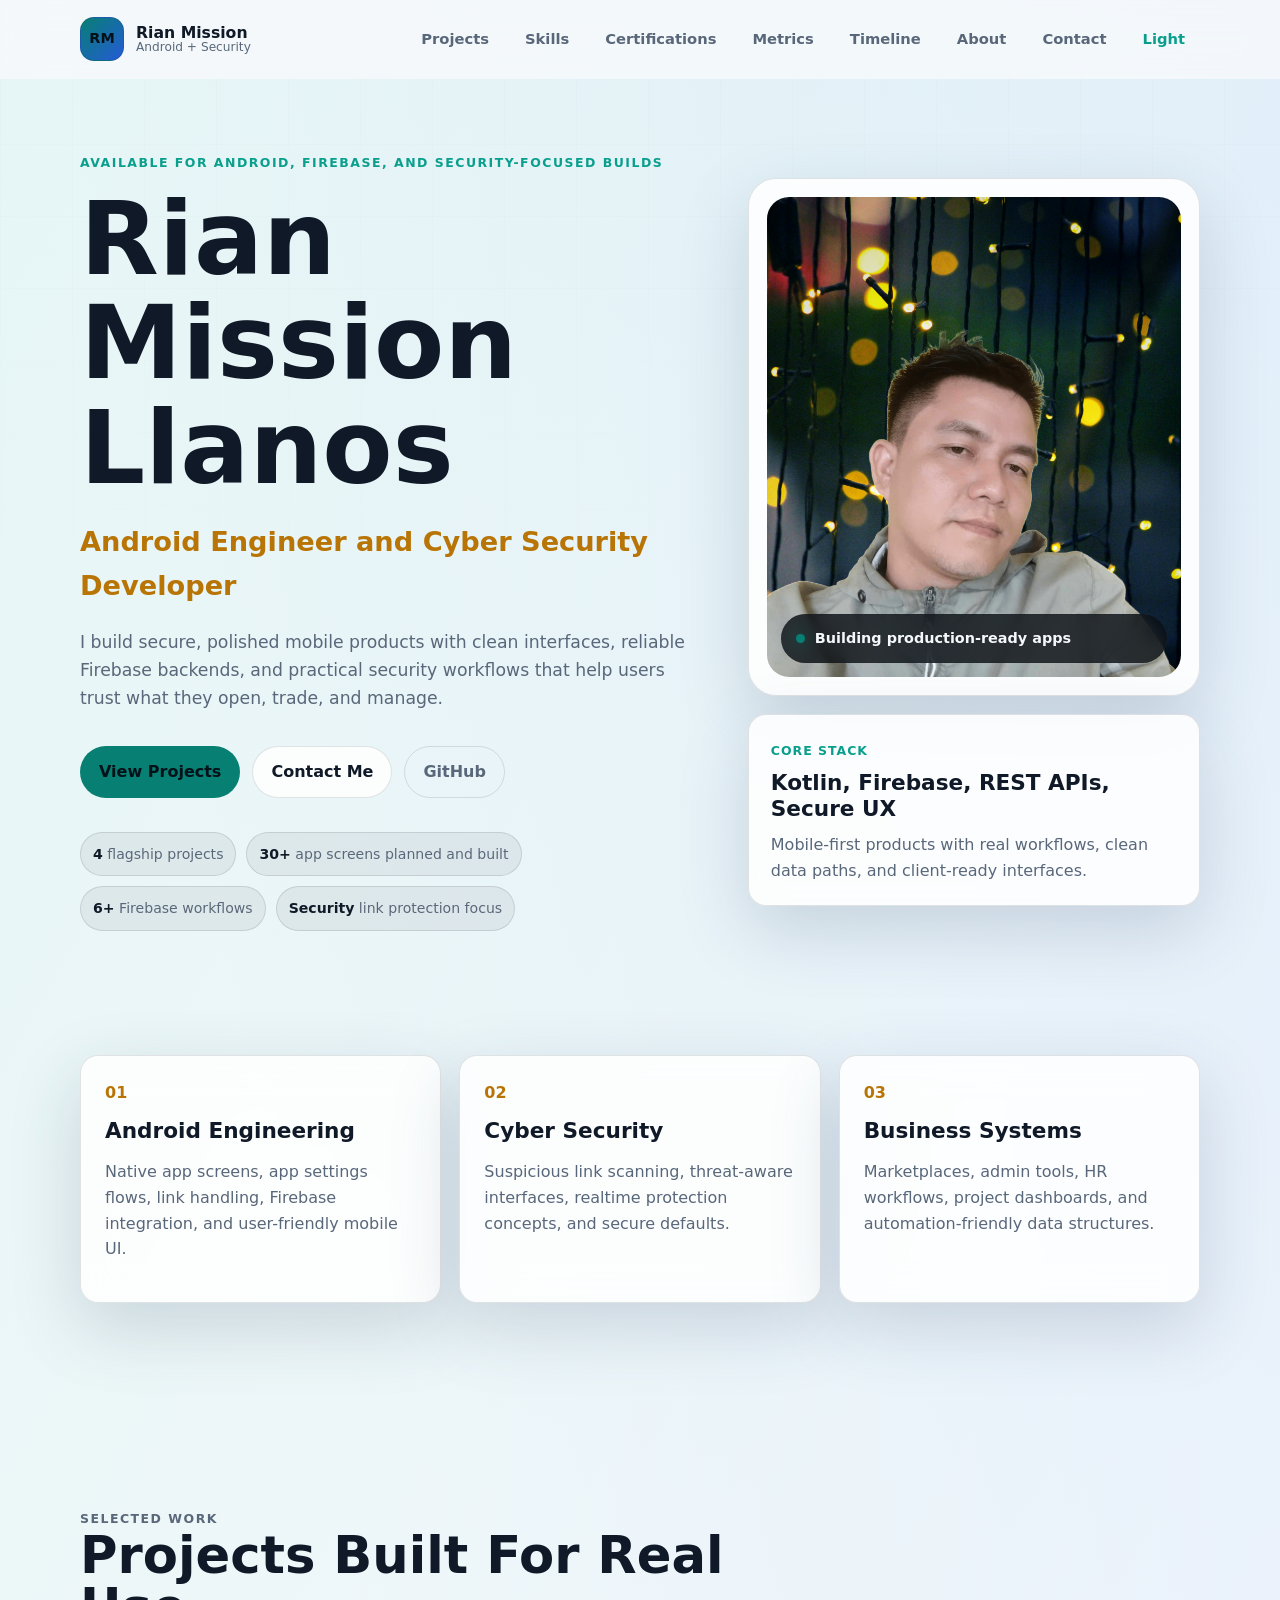
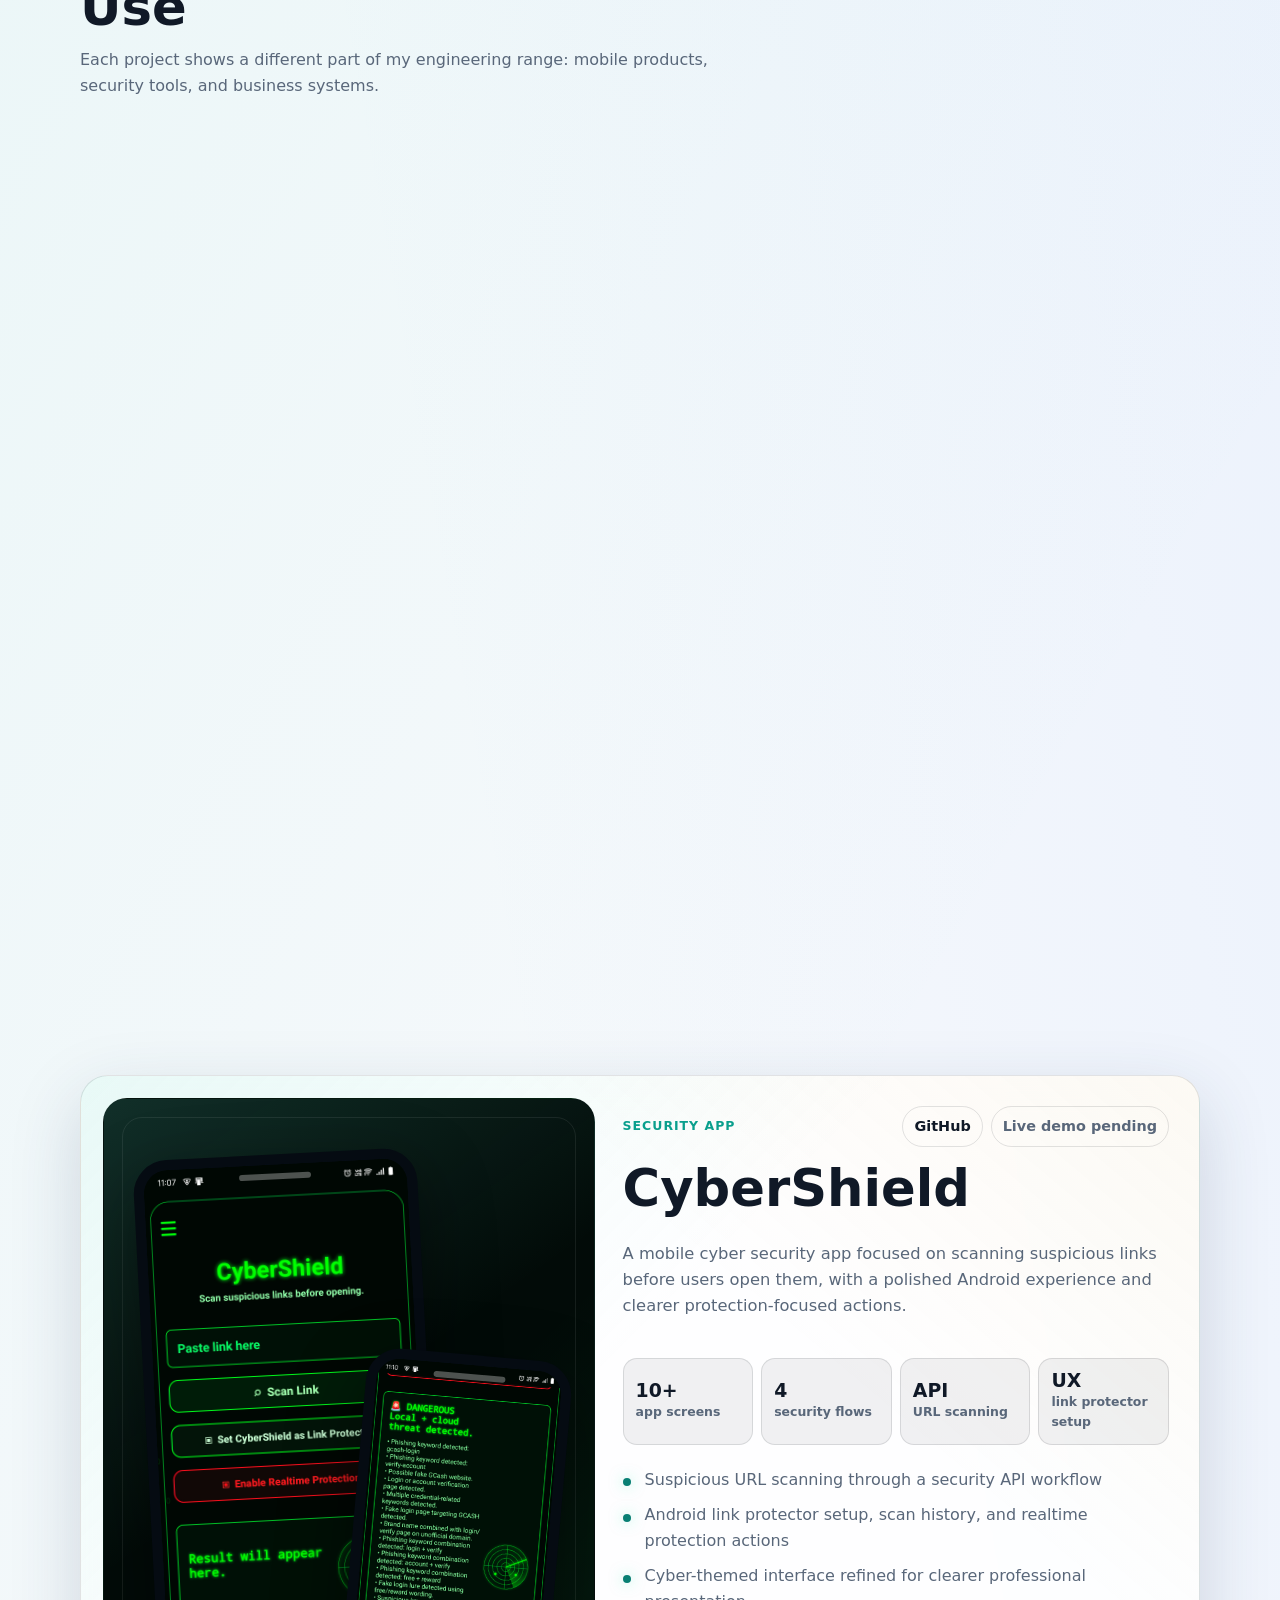
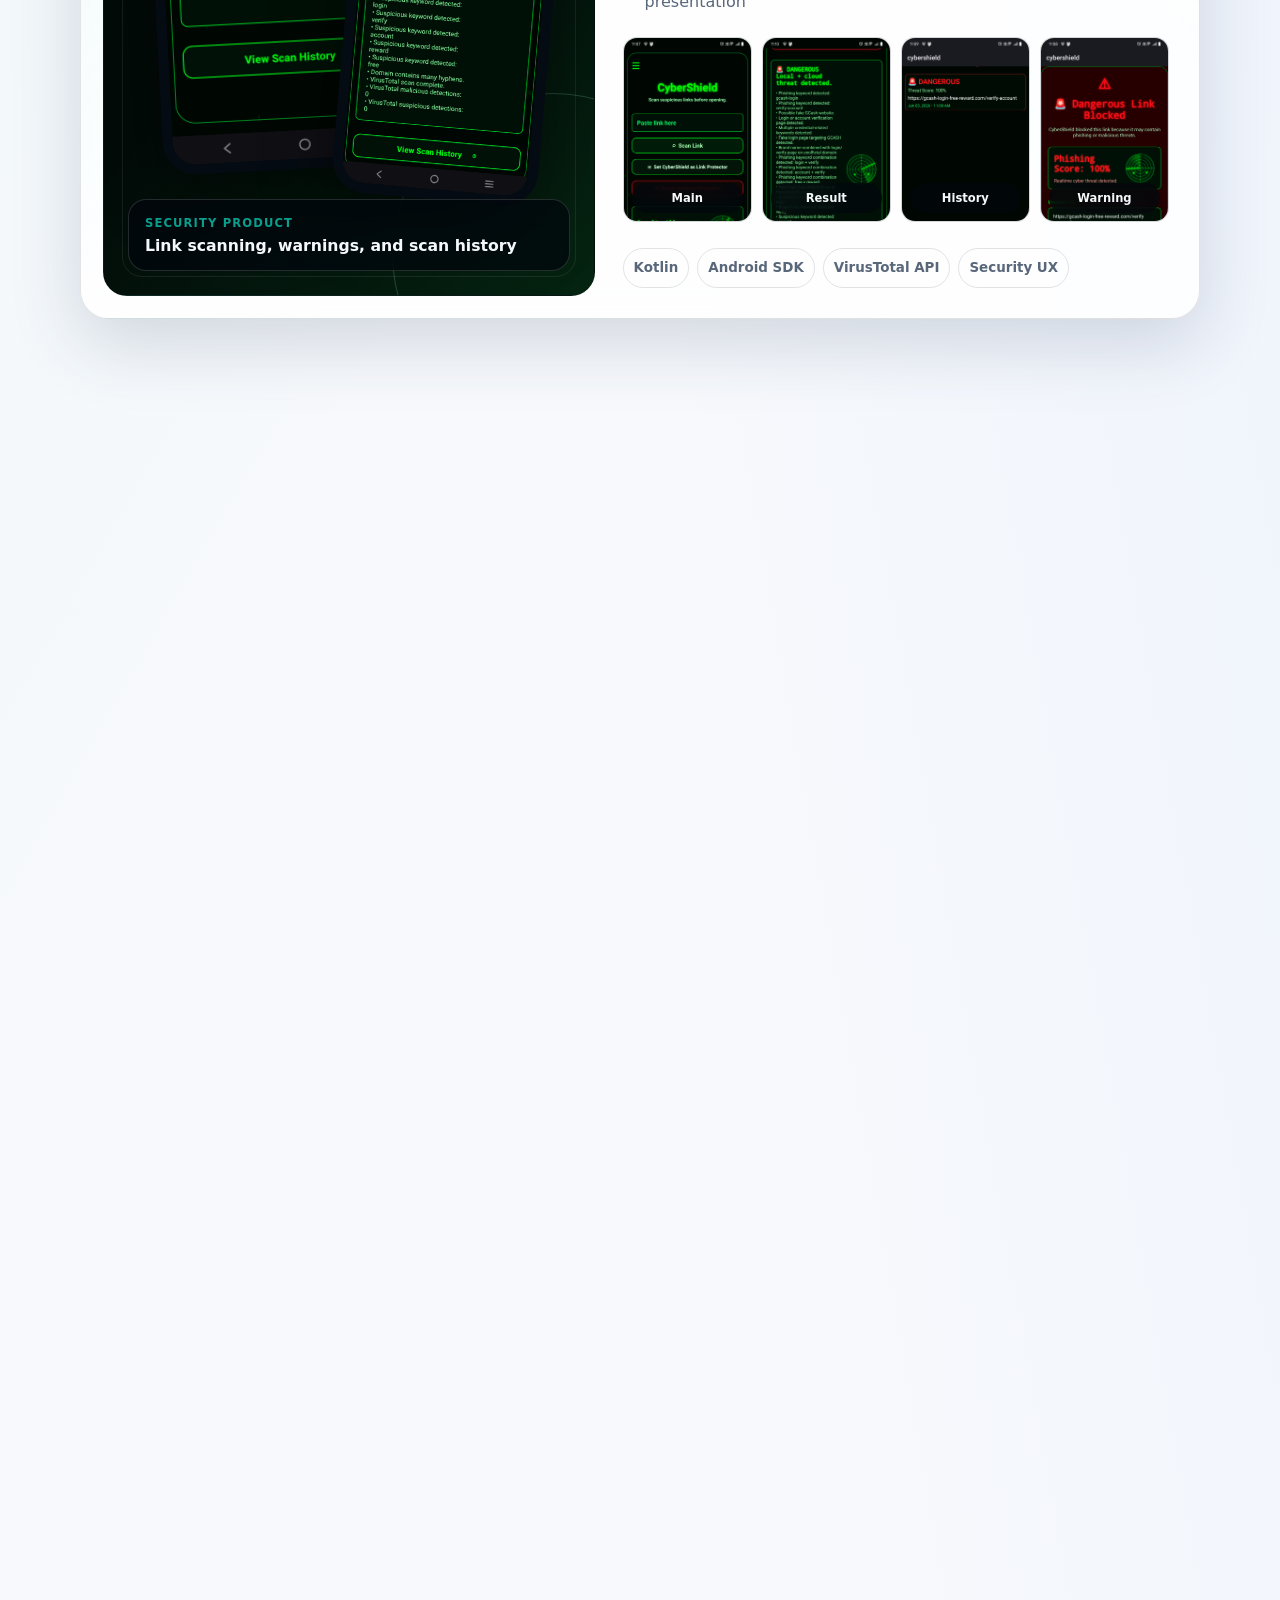
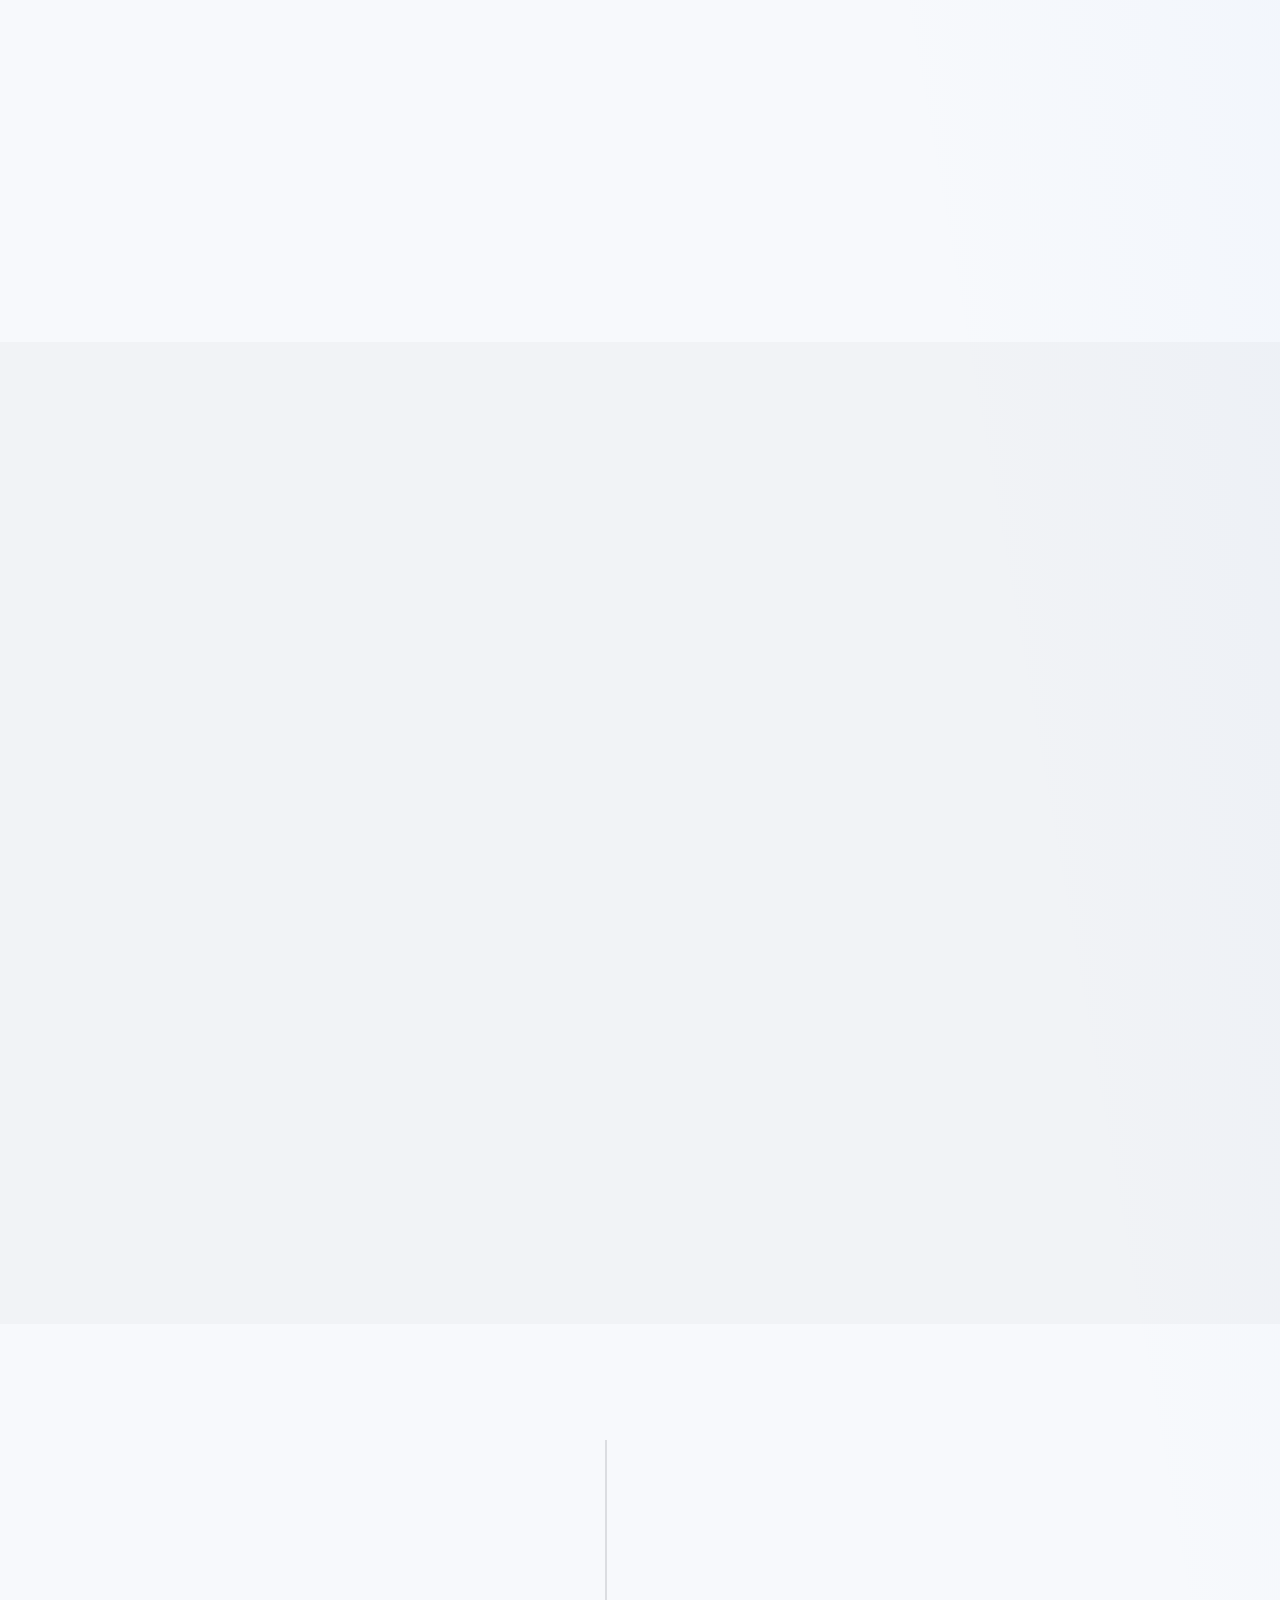
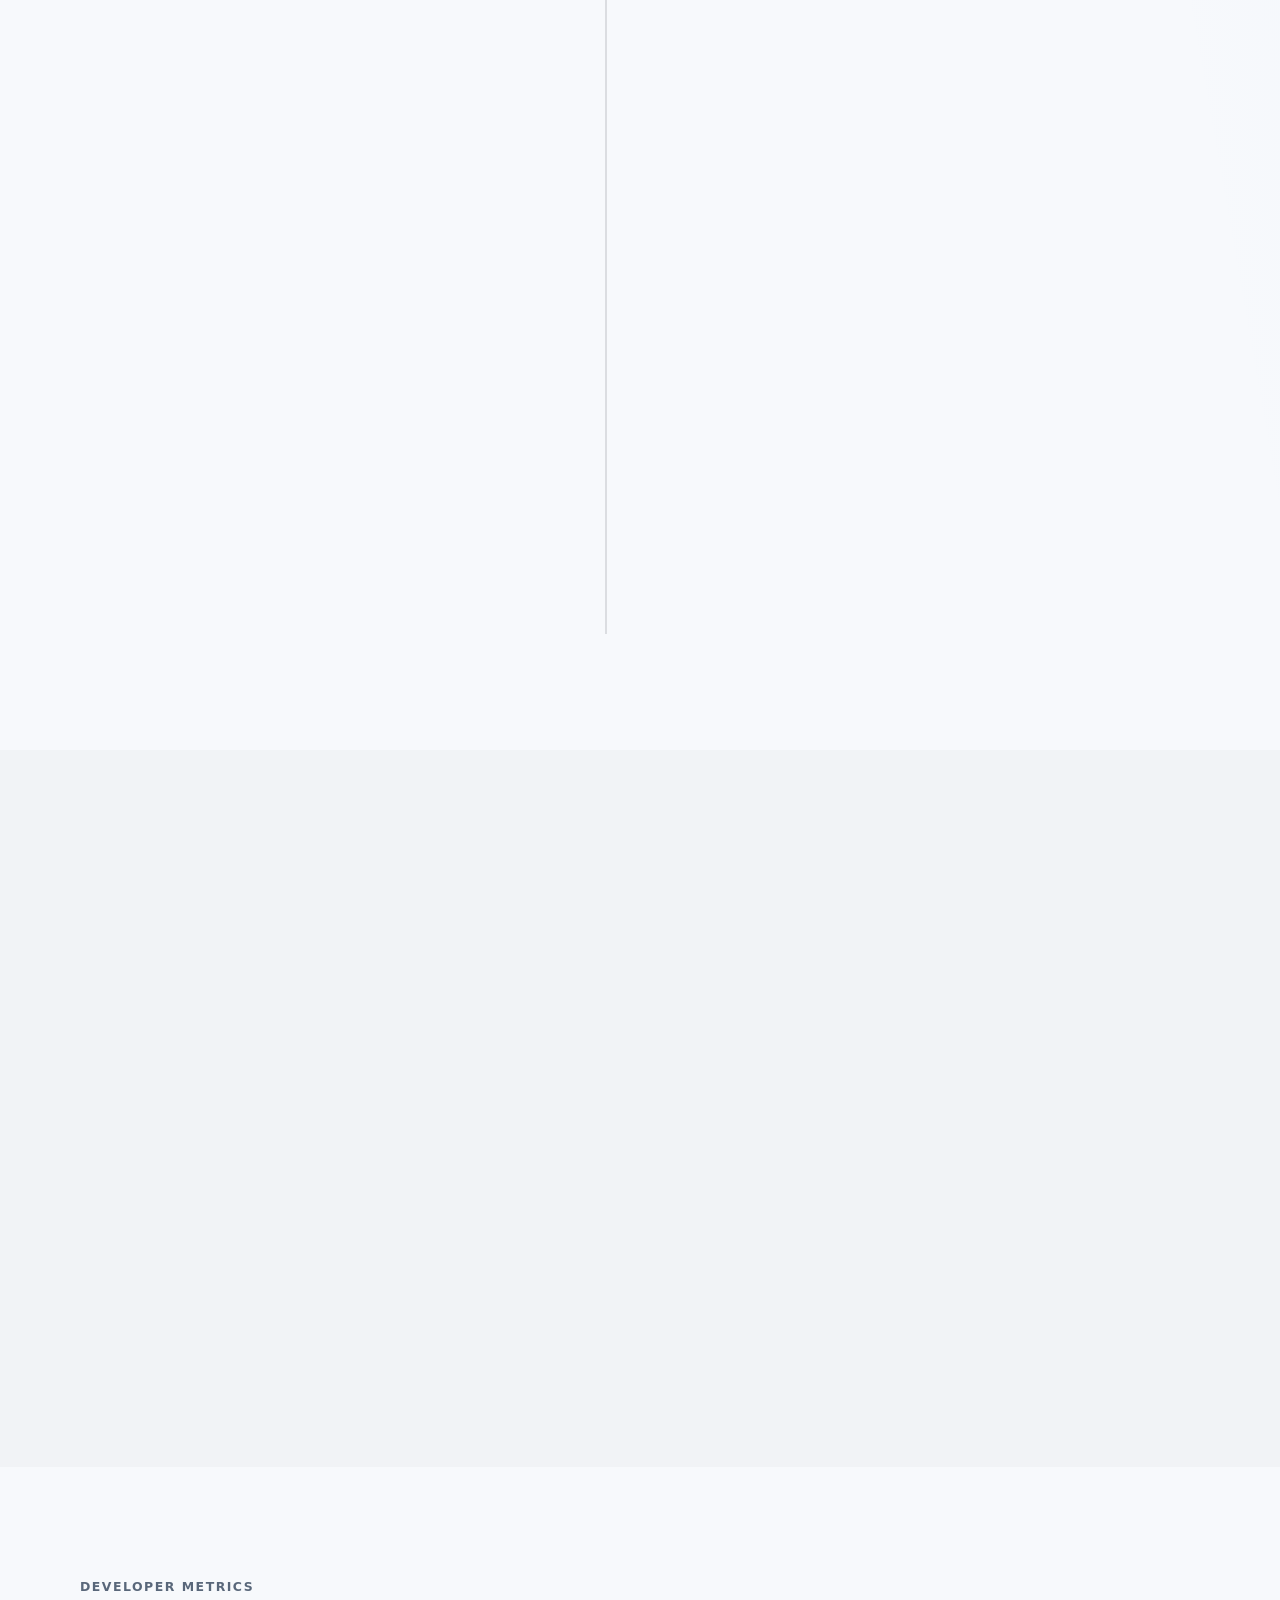
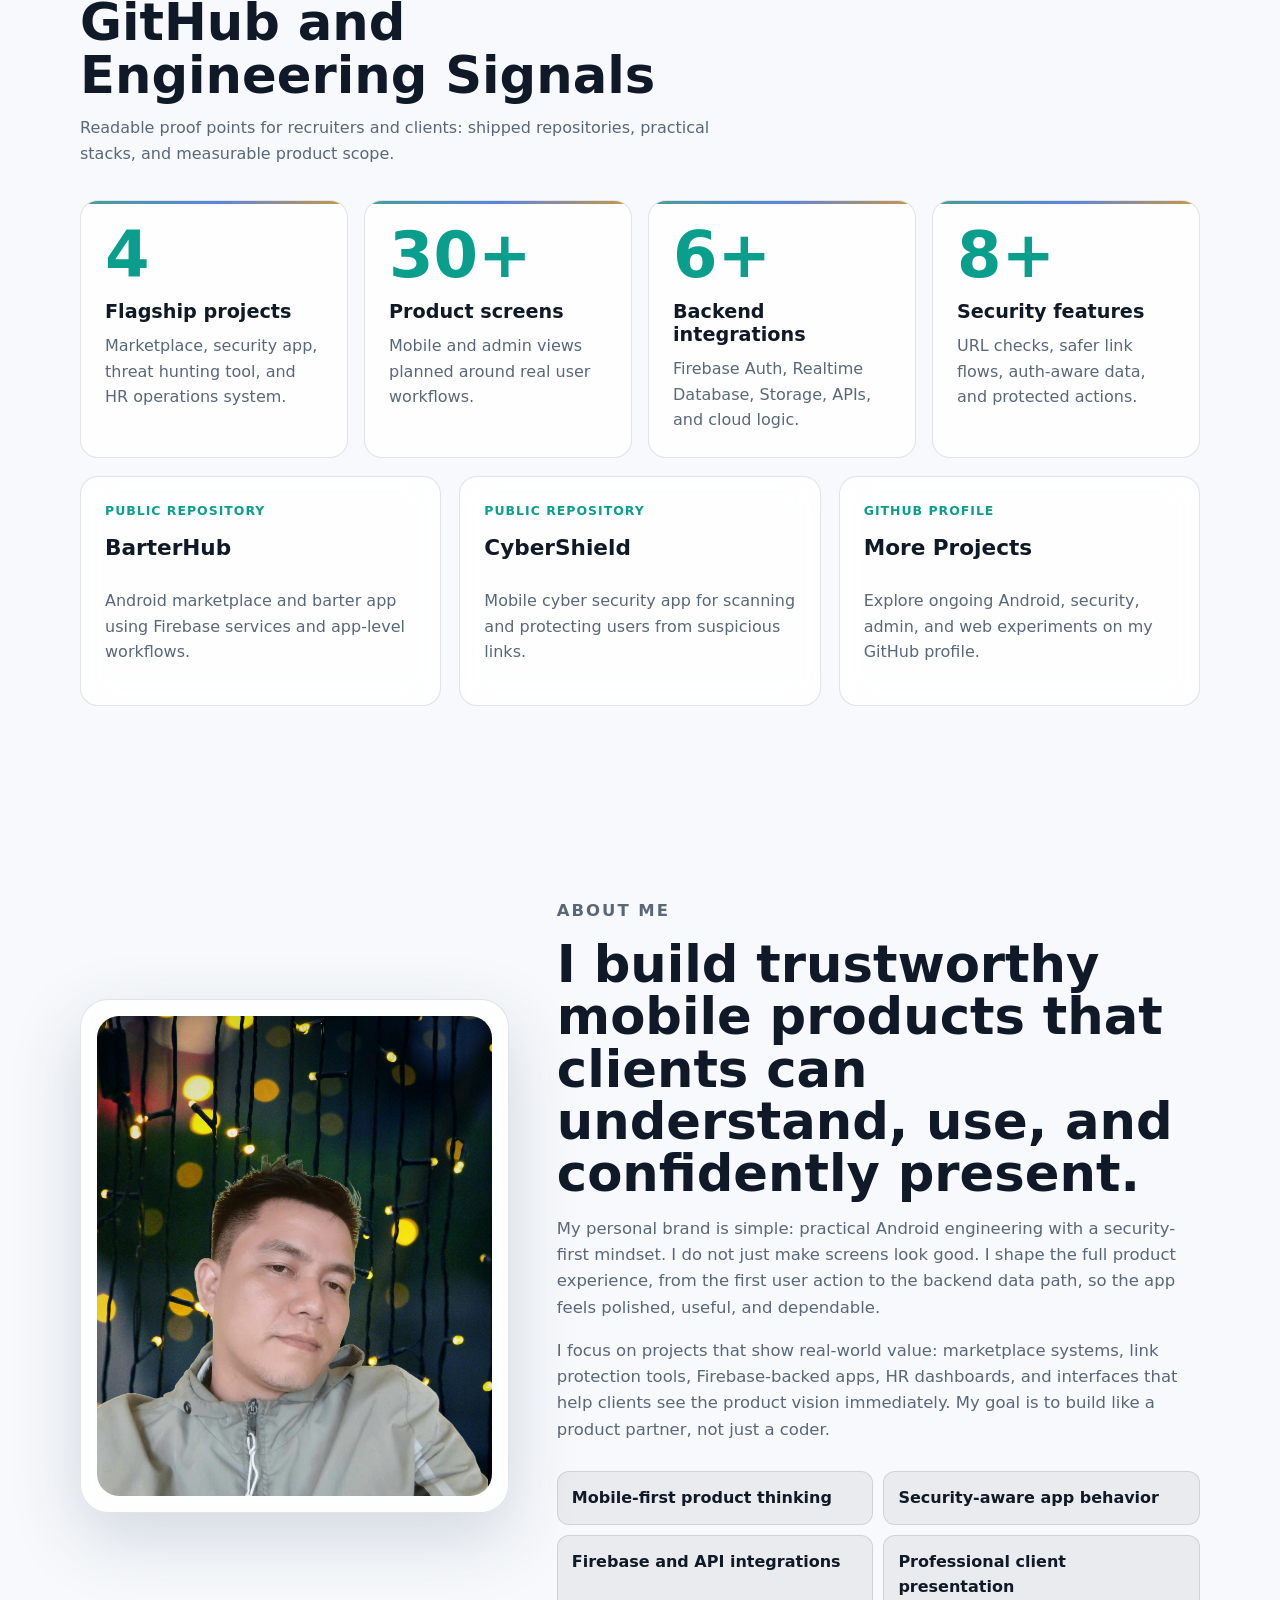
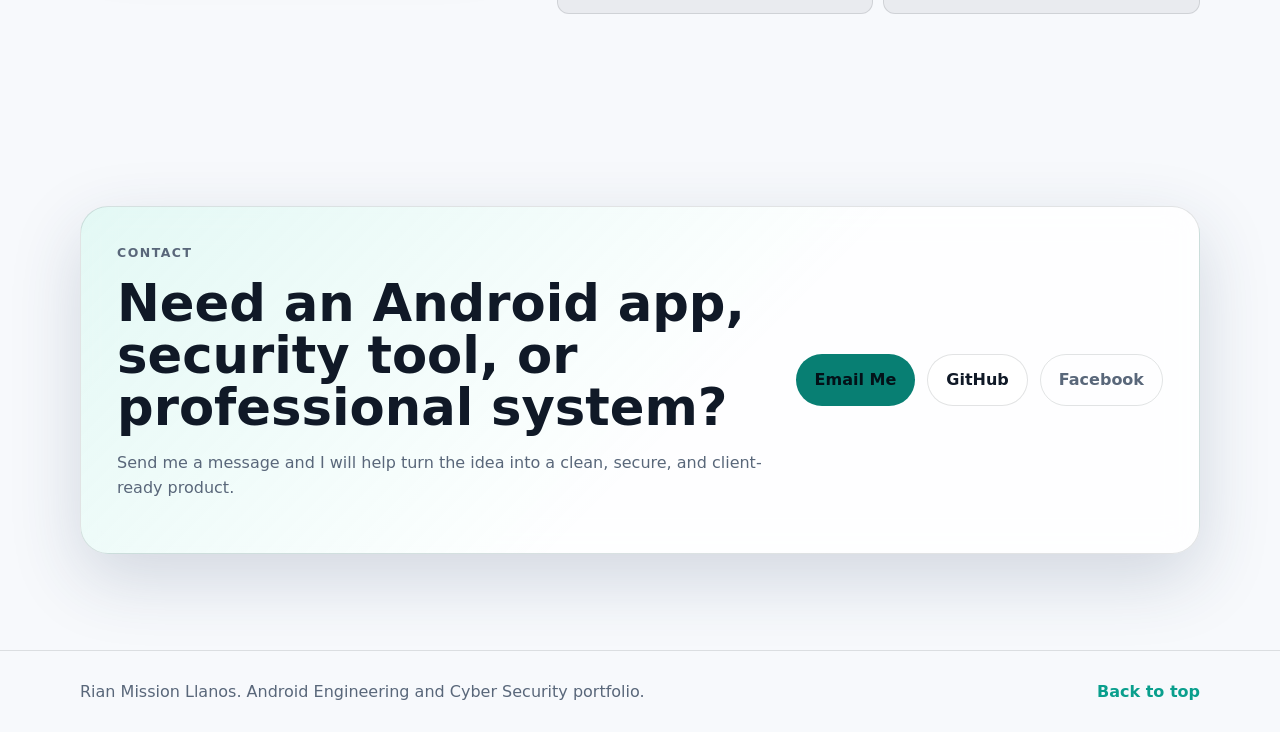
==== index.html @ 9419df5c "Adding image" ====
<!DOCTYPE html>
<html lang="en">
<head>
  <meta charset="UTF-8">
  <meta name="viewport" content="width=device-width, initial-scale=1">
  <meta name="robots" content="index, follow">
  <meta name="theme-color" content="#08111f">
  <meta name="description" content="Rian Mission Llanos is an Android Engineer and Cyber Security developer building secure mobile apps, Firebase systems, and client-ready digital products.">
  <meta name="keywords" content="Rian Mission Llanos, Android Engineer, Cyber Security, Kotlin, Firebase, BarterHub, CyberShield, HR System, Philippines developer">
  <meta name="author" content="Rian Mission Llanos">
  <meta property="og:title" content="Rian Mission Llanos | Android Engineer and Cyber Security Developer">
  <meta property="og:description" content="Premium developer portfolio focused on Android Engineering, Cyber Security, Firebase, and production-ready app systems.">
  <meta property="og:type" content="website">
  <meta property="og:image" content="mission.jpg">
  <meta property="og:url" content="https://rainmission123.github.io/My-Portfolio/">
  <meta name="twitter:card" content="summary_large_image">
  <title>Rian Mission Llanos | Android Engineer and Cyber Security Developer</title>
  <link rel="canonical" href="https://rainmission123.github.io/My-Portfolio/">
  <link rel="preload" href="mission.jpg" as="image">
  <link rel="stylesheet" href="style.css">
  <script type="application/ld+json">
    {
      "@context": "https://schema.org",
      "@type": "Person",
      "name": "Rian Mission Llanos",
      "jobTitle": "Android Engineer and Cyber Security Developer",
      "url": "https://rainmission123.github.io/My-Portfolio/",
      "image": "mission.jpg",
      "email": "<mailto:missionrain></mailto:missionrain>@gmail.com",
      "sameAs": [
        "https://github.com/rainmission123",
        "https://www.facebook.com/Jorian1926"
      ],
      "knowsAbout": [
        "Android Engineering",
        "Cyber Security",
        "Kotlin",
        "Firebase",
        "Secure Mobile Applications"
      ]
    }
  </script>
</head>
<body>
  <a class="skip-link" href="#main">Skip to content</a>

  <header class="site-header" data-header>
    <nav class="nav shell" aria-label="Primary navigation">
      <a class="brand" href="#home" aria-label="Rian Mission home">
        <span class="brand-mark">RM</span>
        <span class="brand-copy">
          <strong>Rian Mission</strong>
          <small>Android + Security</small>
        </span>
      </a>

      <button class="nav-toggle" type="button" aria-label="Open menu" aria-expanded="false" data-nav-toggle>
        <span></span>
        <span></span>
        <span></span>
      </button>

      <div class="nav-panel" data-nav-panel>
        <a href="#projects">Projects</a>
        <a href="#skills">Skills</a>
        <a href="#certifications">Certifications</a>
        <a href="#metrics">Metrics</a>
        <a href="#timeline">Timeline</a>
        <a href="#about">About</a>
        <a href="#contact">Contact</a>
        <button class="theme-toggle" type="button" aria-label="Switch color theme" data-theme-toggle>
          <span data-theme-icon>Dark</span>
        </button>
      </div>
    </nav>
  </header>

  <main id="main">
    <section class="hero section" id="home">
      <div class="shell hero-grid">
        <div class="hero-copy reveal">
          <p class="eyebrow">Available for Android, Firebase, and security-focused builds</p>
          <h1>Rian Mission Llanos</h1>
          <p class="hero-title">Android Engineer and Cyber Security Developer</p>
          <p class="hero-lede">
            I build secure, polished mobile products with clean interfaces, reliable Firebase backends,
            and practical security workflows that help users trust what they open, trade, and manage.
          </p>
          <div class="hero-actions" aria-label="Portfolio actions">
            <a class="button primary" href="#projects">View Projects</a>
            <a class="button secondary" href="mailto:missionrain8@gmail.com">Contact Me</a>
            <a class="button ghost" href="https://github.com/rainmission123" target="_blank" rel="noreferrer">GitHub</a>
          </div>
          <div class="hero-metrics" aria-label="Professional focus areas">
            <span><strong>4</strong> flagship projects</span>
            <span><strong>30+</strong> app screens planned and built</span>
            <span><strong>6+</strong> Firebase workflows</span>
            <span><strong>Security</strong> link protection focus</span>
          </div>
        </div>

        <div class="hero-visual reveal" aria-label="Profile and engineering summary">
          <div class="profile-card">
            <img src="mission.jpg" width="480" height="480" alt="Portrait of Rian Mission Llanos">
            <div class="profile-status">
              <span class="status-dot"></span>
              Building production-ready apps
            </div>
          </div>
          <div class="stack-card" aria-label="Current technical stack">
            <span>Core Stack</span>
            <strong>Kotlin, Firebase, REST APIs, Secure UX</strong>
            <p>Mobile-first products with real workflows, clean data paths, and client-ready interfaces.</p>
          </div>
        </div>
      </div>
    </section>

    <section class="section intro-band" aria-label="Portfolio highlights">
      <div class="shell highlight-grid">
        <article class="highlight-card reveal">
          <span>01</span>
          <h2>Android Engineering</h2>
          <p>Native app screens, app settings flows, link handling, Firebase integration, and user-friendly mobile UI.</p>
        </article>
        <article class="highlight-card reveal">
          <span>02</span>
          <h2>Cyber Security</h2>
          <p>Suspicious link scanning, threat-aware interfaces, realtime protection concepts, and secure defaults.</p>
        </article>
        <article class="highlight-card reveal">
          <span>03</span>
          <h2>Business Systems</h2>
          <p>Marketplaces, admin tools, HR workflows, project dashboards, and automation-friendly data structures.</p>
        </article>
      </div>
    </section>

    <section class="section" id="projects">
      <div class="shell">
        <div class="section-heading reveal">
          <p class="eyebrow">Selected work</p>
          <h2>Projects Built For Real Use</h2>
          <p>Each project shows a different part of my engineering range: mobile products, security tools, and business systems.</p>
        </div>

        <div class="showcase-grid">
          <article class="showcase-card flagship-showcase reveal">
            <div class="device-stage flagship-stage" aria-label="BarterHub app screenshots">
              <div class="phone-mockup phone-main">
                <div class="phone-speaker"></div>
                <img src="screenshots/barterhub/home.jpg" loading="lazy" alt="BarterHub home marketplace screen">
              </div>
              <div class="phone-mockup phone-secondary">
                <div class="phone-speaker"></div>
                <img src="screenshots/barterhub/wallet.jpg" loading="lazy" alt="BarterHub wallet screen">
              </div>
              <div class="device-caption">
                <span>Flagship build</span>
                <strong>Marketplace, wallet, chat, and profile flows</strong>
              </div>
            </div>

            <div class="showcase-copy">
              <div class="project-top">
                <span class="project-label">Android Marketplace</span>
                <div class="project-links">
                  <a href="https://github.com/rainmission123/BarterHub" target="_blank" rel="noreferrer">GitHub</a>
                  <a aria-disabled="true">Live demo pending</a>
                </div>
              </div>
              <h3>BarterHub</h3>
              <p>
                A larger Firebase-backed marketplace and barter product designed around user trust,
                item discovery, trading flows, wallet-style actions, and admin-sensitive data paths.
              </p>
              <div class="achievement-grid">
                <span><strong>18+</strong> app screens</span>
                <span><strong>5</strong> Firebase areas</span>
                <span><strong>Auth</strong> user accounts</span>
                <span><strong>Core</strong> trades, listings, wallet</span>
              </div>
              <ul class="feature-list">
                <li>Marketplace listings, trade flow, user profile, wallet and notification concepts</li>
                <li>Realtime Database structure with rule-sensitive admin and user data areas</li>
                <li>Built for growth: moderation, identity checks, transaction history, and app trust</li>
              </ul>
              <div class="project-gallery" aria-label="BarterHub screenshot gallery">
                <figure><img src="screenshots/barterhub/home.jpg" loading="lazy" alt="BarterHub home"><figcaption>Home</figcaption></figure>
                <figure><img src="screenshots/barterhub/chat.jpg" loading="lazy" alt="BarterHub chat"><figcaption>Chat</figcaption></figure>
                <figure><img src="screenshots/barterhub/profile.jpg" loading="lazy" alt="BarterHub profile"><figcaption>Profile</figcaption></figure>
                <figure><img src="screenshots/barterhub/wallet.jpg" loading="lazy" alt="BarterHub wallet"><figcaption>Wallet</figcaption></figure>
              </div>
              <ul class="tag-list">
                <li>Android</li>
                <li>Kotlin</li>
                <li>Firebase Auth</li>
                <li>Realtime DB</li>
                <li>Cloud Functions</li>
              </ul>
            </div>
          </article>

          <article class="showcase-card reveal">
            <div class="device-stage security-stage" aria-label="CyberShield app screenshots">
              <div class="phone-mockup phone-main">
                <div class="phone-speaker"></div>
                <img src="screenshots/cybershield/main.jpg" loading="lazy" alt="CyberShield main scanner screen">
              </div>
              <div class="phone-mockup phone-secondary">
                <div class="phone-speaker"></div>
                <img src="screenshots/cybershield/result.jpg" loading="lazy" alt="CyberShield scan result screen">
              </div>
              <div class="device-caption">
                <span>Security product</span>
                <strong>Link scanning, warnings, and scan history</strong>
              </div>
            </div>

            <div class="showcase-copy">
              <div class="project-top">
                <span class="project-label">Security App</span>
                <div class="project-links">
                  <a href="https://github.com/rainmission123/CyberShield" target="_blank" rel="noreferrer">GitHub</a>
                  <a aria-disabled="true">Live demo pending</a>
                </div>
              </div>
              <h3>CyberShield</h3>
              <p>
                A mobile cyber security app focused on scanning suspicious links before users open them,
                with a polished Android experience and clearer protection-focused actions.
              </p>
              <div class="achievement-grid">
                <span><strong>10+</strong> app screens</span>
                <span><strong>4</strong> security flows</span>
                <span><strong>API</strong> URL scanning</span>
                <span><strong>UX</strong> link protector setup</span>
              </div>
              <ul class="feature-list">
                <li>Suspicious URL scanning through a security API workflow</li>
                <li>Android link protector setup, scan history, and realtime protection actions</li>
                <li>Cyber-themed interface refined for clearer professional presentation</li>
              </ul>
              <div class="project-gallery" aria-label="CyberShield screenshot gallery">
                <figure><img src="screenshots/cybershield/main.jpg" loading="lazy" alt="CyberShield main"><figcaption>Main</figcaption></figure>
                <figure><img src="screenshots/cybershield/result.jpg" loading="lazy" alt="CyberShield result"><figcaption>Result</figcaption></figure>
                <figure><img src="screenshots/cybershield/history.jpg" loading="lazy" alt="CyberShield history"><figcaption>History</figcaption></figure>
                <figure><img src="screenshots/cybershield/warning.jpg" loading="lazy" alt="CyberShield warning"><figcaption>Warning</figcaption></figure>
              </div>
              <ul class="tag-list">
                <li>Kotlin</li>
                <li>Android SDK</li>
                <li>VirusTotal API</li>
                <li>Security UX</li>
              </ul>
            </div>
          </article>

          <article class="showcase-card reveal">
            <div class="device-stage desktop-stage" aria-label="Threat Hunter CLI screenshot">
              <div class="laptop-mockup">
                <div class="laptop-bar">
                  <span></span><span></span><span></span>
                </div>
                <img src="screenshots/threat-hunter/main.png" loading="lazy" alt="Threat Hunter CLI terminal menu">
              </div>

              <div class="device-caption">
                <span>Linux Security Tool</span>
                <strong>Threat hunting, system auditing, and threat intelligence from the terminal</strong>
              </div>

              <div class="project-gallery desktop-gallery">
                <figure>
                  <img src="screenshots/threat-hunter/main.png"
                      loading="lazy"
                      alt="Threat Hunter Main Menu">
                  <figcaption>Main</figcaption>
                </figure>

                <figure>
                  <img src="screenshots/threat-hunter/virustotal.jpg"
                      loading="lazy"
                      alt="Threat Hunter VirusTotal Lookup">
                  <figcaption>VirusTotal</figcaption>
                </figure>

                <figure>
                  <img src="screenshots/threat-hunter/whois.jpg"
                      loading="lazy"
                      alt="Threat Hunter Whois Lookup">
                  <figcaption>Whois</figcaption>
                </figure>

                <figure>
                  <img src="screenshots/threat-hunter/report.jpg"
                      loading="lazy"
                      alt="Threat Hunter Report">
                  <figcaption>Report</figcaption>
                </figure>
              </div>
            </div>

            <div class="showcase-copy">
              <div class="project-top">
                <span class="project-label">Cyber Security CLI</span>
                <div class="project-links">
                  <a href="https://github.com/rainmission123/Threat-Hunter-CLI" target="_blank" rel="noreferrer">GitHub</a>
                  <a aria-disabled="true">Linux terminal tool</a>
                </div>
              </div>

              <h3>Threat Hunter CLI</h3>

              <p>
                A Linux-based cyber security and threat hunting toolkit built with Python.
                It helps with system auditing, suspicious process checks, file scanning,
                failed login review, and threat intelligence lookups.
              </p>

              <div class="achievement-grid">
                <span><strong>15+</strong> CLI options</span>
                <span><strong>3</strong> API integrations</span>
                <span><strong>Linux</strong> security audit</span>
                <span><strong>Python</strong> automation</span>
              </div>

              <ul class="feature-list">
                <li>Checks system information, open ports, running processes, firewall status, and logged-in users</li>
                <li>Includes suspicious process scanning, rootkit checks, file integrity, and suspicious file scanning</li>
                <li>Supports VirusTotal, AbuseIPDB, Shodan, and Whois threat intelligence workflows</li>
              </ul>

              <ul class="tag-list">
                <li>Python</li>
                <li>Linux</li>
                <li>Threat Hunting</li>
                <li>VirusTotal</li>
                <li>Shodan</li>
                <li>AbuseIPDB</li>
              </ul>
            </div>
          </article>

          <article class="showcase-card reveal">
            <div class="device-stage desktop-stage" aria-label="HR System desktop screenshots">
              <div class="laptop-mockup">
                <div class="laptop-bar">
                  <span></span><span></span><span></span>
                </div>
                <img src="screenshots/hr-system/dashboard.jpg" loading="lazy" alt="HR System dashboard screen">
              </div>
              <div class="desktop-thumbs">
                <img src="screenshots/hr-system/employees.jpg" loading="lazy" alt="HR System employees screen">
                <img src="screenshots/hr-system/attendance.jpg" loading="lazy" alt="HR System attendance screen">
              </div>
              <div class="device-caption">
                <span>Business dashboard</span>
                <strong>HR operations, analytics, and employee management</strong>
              </div>
            </div>

            <div class="showcase-copy">
              <div class="project-top">
                <span class="project-label">Operations System</span>
                <div class="project-links">
                  <a href="https://github.com/rainmission123/HR-System-Management" target="_blank" rel="noreferrer">GitHub</a>
                  <a aria-disabled="true">Live demo pending</a>
                </div>
              </div>
              <h3>HR System</h3>
              <p>
                A business operations system concept for employee records, admin workflows,
                HR visibility, and organized dashboards that recruiters and clients can scan quickly.
              </p>
              <div class="achievement-grid">
                <span><strong>8+</strong> admin views</span>
                <span><strong>3</strong> workflow groups</span>
                <span><strong>Data</strong> employee records</span>
                <span><strong>Core</strong> HR operations</span>
              </div>
              <ul class="feature-list">
                <li>Employee records, admin summaries, structured HR data, and dashboard thinking</li>
                <li>Designed for daily operations, clear navigation, and fast decision support</li>
                <li>Client-friendly system layout with professional business product positioning</li>
              </ul>
              <div class="project-gallery desktop-gallery" aria-label="HR System screenshot gallery">
                <figure><img src="screenshots/hr-system/dashboard.jpg" loading="lazy" alt="HR System dashboard"><figcaption>Dashboard</figcaption></figure>
                <figure><img src="screenshots/hr-system/employees.jpg" loading="lazy" alt="HR System employees"><figcaption>Employees</figcaption></figure>
                <figure><img src="screenshots/hr-system/attendance.jpg" loading="lazy" alt="HR System attendance"><figcaption>Attendance</figcaption></figure>
                <figure><img src="screenshots/hr-system/leave.jpg" loading="lazy" alt="HR System leave"><figcaption>Leave</figcaption></figure>
              </div>
              <ul class="tag-list">
                <li>Dashboard UI</li>
                <li>Admin System</li>
                <li>Data Design</li>
                <li>Operations</li>
              </ul>
            </div>
          </article>
        </div>
      </div>
    </section>

    <section class="section skills-section" id="skills">
      <div class="shell">
        <div class="section-heading reveal">
          <p class="eyebrow">Technical strengths</p>
          <h2>Skills That Match Modern Product Work</h2>
          <p>Focused on practical engineering: building, securing, shipping, and improving real applications.</p>
        </div>

        <div class="skills-grid">
          <article class="skill-card reveal"><span>AN</span><h3>Android SDK</h3><p>Native screens, app settings flows, intents, lifecycle, and mobile-first UX.</p></article>
          <article class="skill-card reveal"><span>KT</span><h3>Kotlin</h3><p>Clean app logic, maintainable structure, and production-friendly Android code.</p></article>
          <article class="skill-card reveal"><span>FB</span><h3>Firebase</h3><p>Authentication, Realtime Database, Storage, rules, and cloud-backed workflows.</p></article>
          <article class="skill-card reveal"><span>CS</span><h3>Cyber Security</h3><p>Threat-aware features, link scanning, safer defaults, and security-focused UX.</p></article>
          <article class="skill-card reveal"><span>API</span><h3>REST APIs</h3><p>Retrofit integrations, structured responses, API keys, and network error handling.</p></article>
          <article class="skill-card reveal"><span>UI</span><h3>Interface Design</h3><p>Responsive layouts, dark themes, consistent spacing, and readable product screens.</p></article>
          <article class="skill-card reveal"><span>GH</span><h3>GitHub</h3><p>Repository management, version control, pull-ready changes, and project delivery.</p></article>
          <article class="skill-card reveal"><span>QA</span><h3>Testing Mindset</h3><p>Build checks, UI review, bug fixing, and careful changes that protect existing apps.</p></article>
        </div>
      </div>
    </section>

    <section class="section" id="timeline">
      <div class="shell timeline-layout">
        <div class="section-heading sticky-heading reveal">
          <p class="eyebrow">Growth path</p>
          <h2>Certifications and Learning Timeline</h2>
          <p>Continuous learning focused on Android engineering, secure systems, Firebase, and client-ready delivery.</p>
        </div>

        <div class="timeline">
          <article class="timeline-item reveal">
            <span>2026</span>
            <h3>CyberShield development</h3>
            <p>Built and refined a mobile security app with link scanning, Android menu flows, and protection-focused UI.</p>
          </article>
          <article class="timeline-item reveal">
            <span>2026</span>
            <h3>BarterHub production hardening</h3>
            <p>Improved a larger Firebase marketplace project with attention to app safety, rules, and backend-sensitive paths.</p>
          </article>
          <article class="timeline-item reveal">
            <span>2025</span>
            <h3>Android and Firebase specialization</h3>
            <p>Focused on Kotlin apps, authentication, realtime data, storage, and mobile interfaces for real users.</p>
          </article>
          <article class="timeline-item reveal">
            <span>2024</span>
            <h3>Business system foundations</h3>
            <p>Designed admin and HR-style systems with structured data, records, dashboards, and operations workflows.</p>
          </article>
        </div>
      </div>
    </section>

    <section class="section certifications-section" id="certifications">
      <div class="shell">
        <div class="section-heading reveal">
          <p class="eyebrow">Verified learning</p>
          <h2>Certifications and Career Roadmap</h2>
          <p>Formal learning that supports engineering discipline, product delivery, documentation, and future Android specialization.</p>
        </div>

        <div class="cert-grid">
          <article class="cert-card reveal">
            <span>Completed</span>
            <h3>CS302 Software Engineering</h3>
            <p>Software development process, requirements, design thinking, testing mindset, and project organization.</p>
          </article>
          <article class="cert-card reveal">
            <span>Completed</span>
            <h3>PRDV004 Spreadsheets</h3>
            <p>Data organization, productivity workflows, formulas, and structured business reporting foundations.</p>
          </article>
          <article class="cert-card reveal">
            <span>Completed</span>
            <h3>PRDV006 Spreadsheets II</h3>
            <p>Advanced spreadsheet workflows for analysis, decision support, and operations-friendly data handling.</p>
          </article>
          <article class="cert-card future reveal">
            <span>Future target</span>
            <h3>Google Associate Android Developer</h3>
            <p>Roadmap goal focused on validating Android engineering skill with a recognized industry credential.</p>
          </article>
        </div>
      </div>
    </section>

    <section class="section github-section" id="metrics" aria-label="GitHub projects and developer metrics">
      <div class="shell">
        <div class="section-heading reveal">
          <p class="eyebrow">Developer metrics</p>
          <h2>GitHub and Engineering Signals</h2>
          <p>Readable proof points for recruiters and clients: shipped repositories, practical stacks, and measurable product scope.</p>
        </div>

        <div class="metric-grid">
          <article class="metric-card reveal"><span>4</span><h3>Flagship projects</h3><p>Marketplace, security app, threat hunting tool, and HR operations system.</p></article>
          <article class="metric-card reveal"><span>30+</span><h3>Product screens</h3><p>Mobile and admin views planned around real user workflows.</p></article>
          <article class="metric-card reveal"><span>6+</span><h3>Backend integrations</h3><p>Firebase Auth, Realtime Database, Storage, APIs, and cloud logic.</p></article>
          <article class="metric-card reveal"><span>8+</span><h3>Security features</h3><p>URL checks, safer link flows, auth-aware data, and protected actions.</p></article>
        </div>

        <div class="repo-grid">
          <a class="repo-card reveal" href="https://github.com/rainmission123/BarterHub" target="_blank" rel="noreferrer">
            <span>Public repository</span>
            <h3>BarterHub</h3>
            <p>Android marketplace and barter app using Firebase services and app-level workflows.</p>
          </a>
          <a class="repo-card reveal" href="https://github.com/rainmission123/CyberShield" target="_blank" rel="noreferrer">
            <span>Public repository</span>
            <h3>CyberShield</h3>
            <p>Mobile cyber security app for scanning and protecting users from suspicious links.</p>
          </a>
          <a class="repo-card reveal" href="https://github.com/rainmission123" target="_blank" rel="noreferrer">
            <span>GitHub profile</span>
            <h3>More Projects</h3>
            <p>Explore ongoing Android, security, admin, and web experiments on my GitHub profile.</p>
          </a>
        </div>
      </div>
    </section>

    <section class="section about-section" id="about">
      <div class="shell about-grid">
        <div class="about-media reveal">
          <img src="mission.jpg" width="480" height="480" loading="lazy" alt="Rian Mission Llanos professional portrait">
        </div>
        <div class="about-copy reveal">
          <p class="eyebrow">About me</p>
          <h2>I build trustworthy mobile products that clients can understand, use, and confidently present.</h2>
          <p>
            My personal brand is simple: practical Android engineering with a security-first mindset.
            I do not just make screens look good. I shape the full product experience, from the first
            user action to the backend data path, so the app feels polished, useful, and dependable.
          </p>
          <p>
            I focus on projects that show real-world value: marketplace systems, link protection tools,
            Firebase-backed apps, HR dashboards, and interfaces that help clients see the product vision
            immediately. My goal is to build like a product partner, not just a coder.
          </p>
          <div class="about-list">
            <span>Mobile-first product thinking</span>
            <span>Security-aware app behavior</span>
            <span>Firebase and API integrations</span>
            <span>Professional client presentation</span>
          </div>
        </div>
      </div>
    </section>

    <section class="section contact-section" id="contact">
      <div class="shell contact-card reveal">
        <div>
          <p class="eyebrow">Contact</p>
          <h2>Need an Android app, security tool, or professional system?</h2>
          <p>Send me a message and I will help turn the idea into a clean, secure, and client-ready product.</p>
        </div>
        <div class="contact-actions">
          <a class="button primary" href="mailto:missionrain8@gmail.com">Email Me</a>
          <a class="button secondary" href="https://github.com/rainmission123" target="_blank" rel="noreferrer">GitHub</a>
          <a class="button ghost" href="https://www.facebook.com/Jorian1926" target="_blank" rel="noreferrer">Facebook</a>
        </div>
      </div>
    </section>
  </main>

  <footer class="site-footer">
    <div class="shell footer-grid">
      <p>Rian Mission Llanos. Android Engineering and Cyber Security portfolio.</p>
      <a href="#home">Back to top</a>
    </div>
  </footer>

  <script src="script.js" defer></script>
</body>
</html>
---- style.css ----
:root {
  color-scheme: dark;
  --bg: #07111f;
  --bg-strong: #02070d;
  --surface: rgba(13, 28, 45, 0.78);
  --surface-solid: #0d1c2d;
  --surface-soft: rgba(255, 255, 255, 0.055);
  --text: #f5f8fb;
  --muted: #9fb1c6;
  --line: rgba(255, 255, 255, 0.12);
  --accent: #55d6be;
  --accent-strong: #8ff0cf;
  --gold: #f4c56d;
  --blue: #78a9ff;
  --danger: #ff7a8a;
  --shadow: 0 26px 80px rgba(0, 0, 0, 0.38);
  --radius-lg: 28px;
  --radius-md: 18px;
  --radius-sm: 12px;
  --header-height: 78px;
  --font: Inter, ui-sans-serif, system-ui, -apple-system, BlinkMacSystemFont, "Segoe UI", Arial, sans-serif;
}

[data-theme="light"] {
  color-scheme: light;
  --bg: #f7f9fc;
  --bg-strong: #ffffff;
  --surface: rgba(255, 255, 255, 0.86);
  --surface-solid: #ffffff;
  --surface-soft: rgba(7, 17, 31, 0.055);
  --text: #101927;
  --muted: #59677a;
  --line: rgba(16, 25, 39, 0.12);
  --accent: #087f73;
  --accent-strong: #0a9f8d;
  --gold: #b87505;
  --blue: #245bd6;
  --danger: #be3144;
  --shadow: 0 24px 70px rgba(41, 62, 95, 0.18);
}

* {
  box-sizing: border-box;
}

html {
  scroll-behavior: smooth;
  scroll-padding-top: calc(var(--header-height) + 24px);
}

body {
  margin: 0;
  min-height: 100vh;
  background:
    linear-gradient(120deg, rgba(85, 214, 190, 0.11), transparent 34%),
    linear-gradient(260deg, rgba(120, 169, 255, 0.11), transparent 40%),
    var(--bg);
  color: var(--text);
  font-family: var(--font);
  line-height: 1.6;
  text-rendering: optimizeLegibility;
  transition: background 260ms ease, color 260ms ease;
}

body::before {
  content: "";
  position: fixed;
  inset: 0;
  pointer-events: none;
  background-image:
    linear-gradient(var(--line) 1px, transparent 1px),
    linear-gradient(90deg, var(--line) 1px, transparent 1px);
  background-size: 72px 72px;
  mask-image: linear-gradient(to bottom, rgba(0, 0, 0, 0.34), transparent 78%);
  opacity: 0.36;
}

img {
  display: block;
  max-width: 100%;
}

a {
  color: inherit;
  text-decoration: none;
}

button,
input,
textarea {
  font: inherit;
}

.skip-link {
  position: absolute;
  left: 16px;
  top: -60px;
  z-index: 100;
  padding: 10px 14px;
  border-radius: 999px;
  background: var(--accent);
  color: #031118;
  font-weight: 800;
  transition: top 180ms ease;
}

.skip-link:focus {
  top: 16px;
}

.shell {
  width: min(1120px, calc(100% - 40px));
  margin-inline: auto;
}

.section {
  position: relative;
  padding: 96px 0;
}

.site-header {
  position: sticky;
  top: 0;
  z-index: 50;
  background: rgba(7, 17, 31, 0.72);
  border-bottom: 1px solid transparent;
  backdrop-filter: blur(18px);
  transition: border-color 220ms ease, background 220ms ease;
}

[data-theme="light"] .site-header {
  background: rgba(247, 249, 252, 0.82);
}

.site-header.is-scrolled {
  border-color: var(--line);
}

.nav {
  min-height: var(--header-height);
  display: flex;
  align-items: center;
  justify-content: space-between;
  gap: 24px;
}

.brand {
  display: inline-flex;
  align-items: center;
  gap: 12px;
}

.brand-mark {
  width: 44px;
  height: 44px;
  display: grid;
  place-items: center;
  border: 1px solid var(--line);
  border-radius: 14px;
  background: linear-gradient(135deg, var(--accent), var(--blue));
  color: #021018;
  font-size: 0.9rem;
  font-weight: 900;
  letter-spacing: 0;
}

.brand-copy {
  display: grid;
  line-height: 1.1;
}

.brand-copy strong {
  font-size: 0.98rem;
}

.brand-copy small {
  color: var(--muted);
  font-size: 0.76rem;
}

.nav-panel {
  display: flex;
  align-items: center;
  gap: 6px;
}

.nav-panel a,
.theme-toggle {
  border: 1px solid transparent;
  border-radius: 999px;
  color: var(--muted);
  background: transparent;
  padding: 10px 14px;
  font-size: 0.92rem;
  font-weight: 700;
  cursor: pointer;
  transition: color 180ms ease, background 180ms ease, border-color 180ms ease;
}

.nav-panel a:hover,
.theme-toggle:hover {
  color: var(--text);
  background: var(--surface-soft);
  border-color: var(--line);
}

.theme-toggle {
  color: var(--accent-strong);
}

.nav-toggle {
  display: none;
  width: 44px;
  height: 44px;
  border: 1px solid var(--line);
  border-radius: 14px;
  background: var(--surface-soft);
  cursor: pointer;
}

.nav-toggle span {
  display: block;
  width: 18px;
  height: 2px;
  margin: 4px auto;
  border-radius: 99px;
  background: var(--text);
  transition: transform 180ms ease, opacity 180ms ease;
}

.hero {
  min-height: calc(100vh - var(--header-height));
  display: grid;
  align-items: center;
  padding-top: 74px;
}

.hero-grid {
  display: grid;
  grid-template-columns: minmax(0, 1.15fr) minmax(320px, 0.85fr);
  gap: 56px;
  align-items: center;
}

.eyebrow {
  margin: 0 0 14px;
  color: var(--accent-strong);
  font-size: 0.78rem;
  font-weight: 900;
  letter-spacing: 0.12em;
  text-transform: uppercase;
}

.hero h1,
.section-heading h2,
.about-copy h2,
.contact-card h2 {
  margin: 0;
  font-weight: 900;
  line-height: 1.02;
  letter-spacing: 0;
}

.hero h1 {
  max-width: 760px;
  font-size: clamp(3.2rem, 8vw, 6.8rem);
}

.hero-title {
  margin: 20px 0 0;
  color: var(--gold);
  font-size: clamp(1.15rem, 2.2vw, 1.7rem);
  font-weight: 800;
}

.hero-lede {
  max-width: 680px;
  margin: 22px 0 0;
  color: var(--muted);
  font-size: 1.08rem;
}

.hero-actions,
.contact-actions {
  display: flex;
  flex-wrap: wrap;
  gap: 12px;
  margin-top: 34px;
}

.button {
  display: inline-flex;
  min-height: 48px;
  align-items: center;
  justify-content: center;
  border: 1px solid var(--line);
  border-radius: 999px;
  padding: 12px 18px;
  font-weight: 900;
  transition: transform 180ms ease, border-color 180ms ease, background 180ms ease;
}

.button:hover {
  transform: translateY(-2px);
}

.button.primary {
  border-color: transparent;
  background: var(--accent);
  color: #031118;
}

.button.secondary {
  background: var(--surface);
  color: var(--text);
}

.button.ghost {
  color: var(--muted);
}

.hero-metrics {
  display: flex;
  flex-wrap: wrap;
  gap: 10px;
  margin-top: 34px;
}

.hero-metrics span {
  padding: 10px 12px;
  border: 1px solid var(--line);
  border-radius: 999px;
  background: var(--surface-soft);
  color: var(--muted);
  font-size: 0.88rem;
}

.hero-metrics strong {
  color: var(--text);
}

.hero-visual {
  position: relative;
  display: grid;
  gap: 18px;
}

.profile-card,
.stack-card,
.highlight-card,
.project-card,
.skill-card,
.timeline-item,
.repo-card,
.contact-card,
.about-media {
  border: 1px solid var(--line);
  background: var(--surface);
  box-shadow: var(--shadow);
  backdrop-filter: blur(16px);
}

.profile-card {
  position: relative;
  overflow: hidden;
  border-radius: var(--radius-lg);
  padding: 18px;
}

.profile-card img,
.about-media img {
  width: 100%;
  aspect-ratio: 1;
  border-radius: 22px;
  object-fit: cover;
  filter: saturate(1.04) contrast(1.04);
}

.profile-status {
  position: absolute;
  left: 32px;
  right: 32px;
  bottom: 32px;
  display: flex;
  align-items: center;
  gap: 10px;
  padding: 12px 14px;
  border: 1px solid var(--line);
  border-radius: 999px;
  background: rgba(2, 7, 13, 0.76);
  color: #f5f8fb;
  font-size: 0.9rem;
  font-weight: 800;
  backdrop-filter: blur(12px);
}

.status-dot {
  width: 9px;
  height: 9px;
  border-radius: 50%;
  background: var(--accent);
  box-shadow: 0 0 18px var(--accent);
}

.stack-card {
  border-radius: var(--radius-md);
  padding: 22px;
}

.stack-card span,
.project-label,
.repo-card span,
.timeline-item span {
  color: var(--accent-strong);
  font-size: 0.78rem;
  font-weight: 900;
  letter-spacing: 0.08em;
  text-transform: uppercase;
}

.stack-card strong {
  display: block;
  margin-top: 8px;
  font-size: 1.35rem;
  line-height: 1.2;
}

.stack-card p {
  margin: 10px 0 0;
  color: var(--muted);
}

.intro-band {
  padding-top: 28px;
}

.highlight-grid {
  display: grid;
  grid-template-columns: repeat(3, minmax(0, 1fr));
  gap: 18px;
}

.highlight-card,
.project-card,
.skill-card,
.timeline-item,
.repo-card {
  border-radius: var(--radius-md);
  padding: 24px;
}

.highlight-card span {
  color: var(--gold);
  font-weight: 900;
}

.highlight-card h2,
.project-card h3,
.skill-card h3,
.timeline-item h3,
.repo-card h3 {
  margin: 12px 0 8px;
  font-size: 1.35rem;
  line-height: 1.2;
}

.highlight-card p,
.project-card p,
.skill-card p,
.timeline-item p,
.repo-card p,
.section-heading p,
.about-copy p,
.contact-card p {
  color: var(--muted);
}

.section-heading {
  max-width: 690px;
  margin-bottom: 34px;
}

.section-heading h2,
.about-copy h2,
.contact-card h2 {
  font-size: clamp(2rem, 4vw, 3.4rem);
}

.section-heading p {
  margin: 14px 0 0;
}

.project-grid {
  display: grid;
  grid-template-columns: repeat(2, minmax(0, 1fr));
  gap: 18px;
}

.showcase-grid {
  display: grid;
  gap: 26px;
}

.showcase-card {
  position: relative;
  display: grid;
  grid-template-columns: minmax(320px, 0.94fr) minmax(0, 1.06fr);
  gap: 28px;
  align-items: stretch;
  overflow: hidden;
  border: 1px solid var(--line);
  border-radius: var(--radius-lg);
  background:
    linear-gradient(135deg, rgba(85, 214, 190, 0.13), transparent 42%),
    linear-gradient(220deg, rgba(244, 197, 109, 0.08), transparent 34%),
    var(--surface);
  box-shadow: var(--shadow);
  padding: 22px;
  backdrop-filter: blur(18px);
  transition: transform 220ms ease, border-color 220ms ease, box-shadow 220ms ease;
}

.showcase-card::after {
  content: "";
  position: absolute;
  inset: 0;
  pointer-events: none;
  border-radius: inherit;
  background: linear-gradient(120deg, transparent, rgba(255, 255, 255, 0.08), transparent);
  opacity: 0;
  transform: translateX(-28%);
  transition: opacity 260ms ease, transform 520ms ease;
}

.showcase-card:hover {
  transform: translateY(-6px);
  border-color: rgba(85, 214, 190, 0.45);
  box-shadow: 0 34px 90px rgba(0, 0, 0, 0.42);
}

.showcase-card:hover::after {
  opacity: 1;
  transform: translateX(28%);
}

.flagship-showcase {
  grid-template-columns: minmax(360px, 1.05fr) minmax(0, 0.95fr);
  background:
    linear-gradient(135deg, rgba(244, 197, 109, 0.16), transparent 38%),
    linear-gradient(220deg, rgba(85, 214, 190, 0.16), transparent 42%),
    var(--surface);
}

.device-stage {
  position: relative;
  min-height: 470px;
  overflow: hidden;
  border: 1px solid var(--line);
  border-radius: 24px;
  background:
    linear-gradient(150deg, rgba(85, 214, 190, 0.16), transparent 44%),
    linear-gradient(330deg, rgba(120, 169, 255, 0.14), transparent 45%),
    #07111f;
  isolation: isolate;
}

.device-stage::before {
  content: "";
  position: absolute;
  inset: 18px;
  border: 1px solid rgba(255, 255, 255, 0.08);
  border-radius: 20px;
  pointer-events: none;
}

.device-stage::after {
  content: "";
  position: absolute;
  width: 320px;
  height: 320px;
  right: -120px;
  bottom: -120px;
  border: 1px solid rgba(143, 240, 207, 0.24);
  border-radius: 50%;
  opacity: 0.9;
}

.flagship-stage {
  background:
    linear-gradient(145deg, rgba(244, 197, 109, 0.2), transparent 38%),
    linear-gradient(315deg, rgba(85, 214, 190, 0.16), transparent 44%),
    #101018;
}

.security-stage {
  background:
    linear-gradient(145deg, rgba(85, 214, 190, 0.18), transparent 42%),
    linear-gradient(315deg, rgba(28, 255, 99, 0.1), transparent 48%),
    #020b08;
}

.desktop-stage {
  display: grid;
  align-content: center;
  gap: 16px;
  padding: 28px;
  background:
    linear-gradient(145deg, rgba(120, 169, 255, 0.18), transparent 44%),
    linear-gradient(315deg, rgba(244, 197, 109, 0.1), transparent 48%),
    #07111f;
}

.phone-mockup {
  position: absolute;
  z-index: 1;
  overflow: hidden;
  border: 10px solid #050b12;
  border-radius: 34px;
  background: #050b12;
  box-shadow: 0 24px 70px rgba(0, 0, 0, 0.46);
  transition: transform 260ms ease, box-shadow 260ms ease;
}

.showcase-card:hover .phone-mockup,
.showcase-card:hover .laptop-mockup {
  box-shadow: 0 30px 80px rgba(0, 0, 0, 0.56);
}

.phone-main {
  left: 9%;
  top: 7%;
  width: min(58%, 310px);
  aspect-ratio: 9 / 19.5;
  transform: rotate(-3deg);
}

.phone-secondary {
  right: 8%;
  bottom: 12%;
  width: min(42%, 230px);
  aspect-ratio: 9 / 19.5;
  transform: rotate(5deg);
}

.showcase-card:hover .phone-main {
  transform: rotate(-2deg) translateY(-6px);
}

.showcase-card:hover .phone-secondary {
  transform: rotate(4deg) translateY(-10px);
}

.phone-speaker {
  position: absolute;
  left: 50%;
  top: 9px;
  z-index: 2;
  width: 72px;
  height: 6px;
  border-radius: 99px;
  background: rgba(255, 255, 255, 0.3);
  transform: translateX(-50%);
}

.phone-mockup img {
  width: 100%;
  height: 100%;
  border-radius: 23px;
  object-fit: cover;
}

.device-caption {
  position: absolute;
  left: 24px;
  right: 24px;
  bottom: 24px;
  z-index: 3;
  display: grid;
  gap: 4px;
  padding: 14px 16px;
  border: 1px solid rgba(255, 255, 255, 0.14);
  border-radius: 18px;
  background: rgba(2, 7, 13, 0.7);
  color: #f5f8fb;
  backdrop-filter: blur(14px);
}

.device-caption span {
  color: var(--accent-strong);
  font-size: 0.72rem;
  font-weight: 900;
  letter-spacing: 0.1em;
  text-transform: uppercase;
}

.device-caption strong {
  max-width: 410px;
  font-size: 0.98rem;
  line-height: 1.25;
}

.laptop-mockup {
  position: relative;
  z-index: 2;
  overflow: hidden;
  border: 10px solid #07111f;
  border-radius: 18px;
  background: #07111f;
  box-shadow: 0 26px 80px rgba(0, 0, 0, 0.46);
  transition: transform 260ms ease, box-shadow 260ms ease;
}

.showcase-card:hover .laptop-mockup {
  transform: translateY(-8px);
}

.laptop-bar {
  display: flex;
  align-items: center;
  gap: 7px;
  height: 28px;
  padding: 0 12px;
  border-bottom: 1px solid rgba(255, 255, 255, 0.08);
  background: #0d1c2d;
}

.laptop-bar span {
  width: 8px;
  height: 8px;
  border-radius: 50%;
  background: var(--muted);
  opacity: 0.75;
}

.laptop-mockup img {
  width: 100%;
  aspect-ratio: 16 / 9;
  object-fit: cover;
  object-position: top left;
}

.desktop-thumbs {
  position: relative;
  z-index: 3;
  display: grid;
  grid-template-columns: repeat(2, minmax(0, 1fr));
  gap: 12px;
}

.desktop-thumbs img {
  width: 100%;
  aspect-ratio: 16 / 8.6;
  border: 1px solid rgba(255, 255, 255, 0.12);
  border-radius: 14px;
  object-fit: cover;
  object-position: top left;
  box-shadow: 0 16px 38px rgba(0, 0, 0, 0.3);
}

.showcase-copy {
  display: flex;
  min-width: 0;
  flex-direction: column;
  justify-content: center;
  padding: 8px 8px 8px 0;
}

.showcase-copy h3 {
  margin: 16px 0 12px;
  font-size: clamp(2.15rem, 4vw, 4rem);
  line-height: 0.98;
}

.showcase-copy p {
  color: var(--muted);
  font-size: 1.02rem;
}

.project-links {
  display: flex;
  flex-wrap: wrap;
  gap: 8px;
  justify-content: flex-end;
}

.project-links a {
  display: inline-flex;
  min-height: 36px;
  align-items: center;
  justify-content: center;
  border: 1px solid var(--line);
  border-radius: 999px;
  padding: 8px 11px;
  color: var(--text);
  font-size: 0.78rem;
  font-weight: 900;
  transition: border-color 180ms ease, background 180ms ease, transform 180ms ease;
}

.project-links a:hover {
  border-color: rgba(85, 214, 190, 0.5);
  background: var(--surface-soft);
  transform: translateY(-1px);
}

.project-links a[aria-disabled="true"] {
  color: var(--muted);
  cursor: not-allowed;
}

.achievement-grid {
  display: grid;
  grid-template-columns: repeat(4, minmax(0, 1fr));
  gap: 8px;
  margin-top: 22px;
}

.achievement-grid span {
  min-height: 84px;
  display: grid;
  align-content: center;
  gap: 2px;
  padding: 12px;
  border: 1px solid var(--line);
  border-radius: 14px;
  background: var(--surface-soft);
  color: var(--muted);
  font-size: 0.78rem;
  font-weight: 800;
}

.achievement-grid strong {
  color: var(--text);
  font-size: 1.18rem;
  line-height: 1;
}

.feature-list {
  display: grid;
  gap: 10px;
  margin: 22px 0 0;
  padding: 0;
  list-style: none;
}

.feature-list li {
  position: relative;
  padding-left: 22px;
  color: var(--muted);
}

.feature-list li::before {
  content: "";
  position: absolute;
  left: 0;
  top: 0.72em;
  width: 8px;
  height: 8px;
  border-radius: 50%;
  background: var(--accent);
  box-shadow: 0 0 14px rgba(85, 214, 190, 0.55);
}

.project-gallery {
  display: grid;
  grid-template-columns: repeat(4, minmax(0, 1fr));
  gap: 10px;
  margin-top: 22px;
}

.project-gallery figure {
  position: relative;
  overflow: hidden;
  margin: 0;
  border: 1px solid var(--line);
  border-radius: 14px;
  background: var(--surface-soft);
  transition: transform 190ms ease, border-color 190ms ease;
}

.project-gallery figure:hover {
  transform: translateY(-4px);
  border-color: rgba(85, 214, 190, 0.46);
}

.project-gallery img {
  width: 100%;
  aspect-ratio: 9 / 13;
  object-fit: cover;
  object-position: top center;
}

.desktop-gallery img {
  aspect-ratio: 16 / 10;
  object-position: top left;
}

.project-gallery figcaption {
  position: absolute;
  left: 8px;
  right: 8px;
  bottom: 8px;
  overflow: hidden;
  padding: 6px 7px;
  border-radius: 999px;
  background: rgba(2, 7, 13, 0.72);
  color: #f5f8fb;
  font-size: 0.72rem;
  font-weight: 900;
  text-align: center;
  text-overflow: ellipsis;
  white-space: nowrap;
  backdrop-filter: blur(10px);
}

.project-card {
  min-height: 320px;
  display: flex;
  flex-direction: column;
  justify-content: space-between;
  transition: transform 180ms ease, border-color 180ms ease;
}

.project-card:hover,
.repo-card:hover,
.skill-card:hover {
  transform: translateY(-4px);
  border-color: rgba(85, 214, 190, 0.42);
}

.project-card.featured {
  grid-row: span 2;
  min-height: 658px;
  background:
    linear-gradient(135deg, rgba(85, 214, 190, 0.16), transparent 52%),
    var(--surface);
}

.project-top {
  display: flex;
  align-items: center;
  justify-content: space-between;
  gap: 18px;
}

.project-top a {
  color: var(--text);
  font-size: 0.9rem;
  font-weight: 900;
}

.project-card h3 {
  font-size: clamp(1.8rem, 3vw, 3rem);
}

.tag-list {
  display: flex;
  flex-wrap: wrap;
  gap: 8px;
  margin: 26px 0 0;
  padding: 0;
  list-style: none;
}

.tag-list li {
  padding: 8px 10px;
  border: 1px solid var(--line);
  border-radius: 999px;
  color: var(--muted);
  font-size: 0.84rem;
  font-weight: 800;
}

.skills-section {
  background: rgba(255, 255, 255, 0.025);
}

[data-theme="light"] .skills-section {
  background: rgba(7, 17, 31, 0.025);
}

.skills-grid {
  display: grid;
  grid-template-columns: repeat(4, minmax(0, 1fr));
  gap: 16px;
}

.skill-card {
  min-height: 220px;
  box-shadow: none;
}

.skill-card span {
  display: grid;
  width: 46px;
  height: 46px;
  place-items: center;
  border-radius: 14px;
  background: var(--surface-soft);
  color: var(--accent-strong);
  font-size: 0.78rem;
  font-weight: 900;
}

.timeline-layout {
  display: grid;
  grid-template-columns: 0.85fr 1.15fr;
  gap: 56px;
  align-items: start;
}

.sticky-heading {
  position: sticky;
  top: 120px;
}

.timeline {
  position: relative;
  display: grid;
  gap: 16px;
}

.timeline::before {
  content: "";
  position: absolute;
  left: 17px;
  top: 20px;
  bottom: 20px;
  width: 2px;
  background: var(--line);
}

.timeline-item {
  position: relative;
  margin-left: 52px;
  box-shadow: none;
}

.timeline-item::before {
  content: "";
  position: absolute;
  left: -60px;
  top: 28px;
  width: 14px;
  height: 14px;
  border: 4px solid var(--bg);
  border-radius: 50%;
  background: var(--accent);
  box-shadow: 0 0 0 1px var(--line);
}

.repo-grid {
  display: grid;
  grid-template-columns: repeat(3, minmax(0, 1fr));
  gap: 18px;
}

.certifications-section {
  background: rgba(255, 255, 255, 0.025);
}

[data-theme="light"] .certifications-section {
  background: rgba(7, 17, 31, 0.025);
}

.cert-grid,
.metric-grid {
  display: grid;
  grid-template-columns: repeat(4, minmax(0, 1fr));
  gap: 16px;
}

.cert-card,
.metric-card {
  position: relative;
  overflow: hidden;
  border: 1px solid var(--line);
  border-radius: var(--radius-md);
  background: var(--surface);
  padding: 24px;
  box-shadow: none;
  transition: transform 200ms ease, border-color 200ms ease, background 200ms ease;
}

.cert-card::before,
.metric-card::before {
  content: "";
  position: absolute;
  inset: 0 0 auto;
  height: 3px;
  background: linear-gradient(90deg, var(--accent), var(--blue), var(--gold));
  opacity: 0.75;
}

.cert-card:hover,
.metric-card:hover {
  transform: translateY(-4px);
  border-color: rgba(85, 214, 190, 0.42);
  background: var(--surface-solid);
}

.cert-card span {
  display: inline-flex;
  margin-bottom: 18px;
  border: 1px solid var(--line);
  border-radius: 999px;
  padding: 7px 10px;
  color: var(--accent-strong);
  font-size: 0.72rem;
  font-weight: 900;
  letter-spacing: 0.08em;
  text-transform: uppercase;
}

.cert-card.future span {
  color: var(--gold);
}

.cert-card h3,
.metric-card h3 {
  margin: 0 0 10px;
  font-size: 1.2rem;
  line-height: 1.2;
}

.cert-card p,
.metric-card p {
  margin: 0;
  color: var(--muted);
}

.metric-grid {
  margin-bottom: 18px;
}

.metric-card span {
  display: block;
  margin-bottom: 14px;
  color: var(--accent-strong);
  font-size: clamp(2.35rem, 5vw, 4rem);
  font-weight: 900;
  line-height: 0.95;
}

.repo-card {
  min-height: 230px;
  display: flex;
  flex-direction: column;
  justify-content: space-between;
  box-shadow: none;
  transition: transform 180ms ease, border-color 180ms ease;
}

.about-grid {
  display: grid;
  grid-template-columns: 0.8fr 1.2fr;
  gap: 48px;
  align-items: center;
}

.about-media {
  border-radius: var(--radius-lg);
  padding: 16px;
}

.about-copy p {
  font-size: 1.03rem;
}

.about-list {
  display: grid;
  grid-template-columns: repeat(2, minmax(0, 1fr));
  gap: 10px;
  margin-top: 28px;
}

.about-list span {
  padding: 13px 14px;
  border: 1px solid var(--line);
  border-radius: var(--radius-sm);
  background: var(--surface-soft);
  color: var(--text);
  font-weight: 800;
}

.contact-card {
  display: grid;
  grid-template-columns: 1fr auto;
  gap: 32px;
  align-items: center;
  border-radius: var(--radius-lg);
  padding: 36px;
  background:
    linear-gradient(135deg, rgba(85, 214, 190, 0.16), transparent 56%),
    var(--surface);
}

.contact-actions {
  justify-content: flex-end;
  margin-top: 0;
}

.site-footer {
  border-top: 1px solid var(--line);
  padding: 28px 0;
  color: var(--muted);
}

.footer-grid {
  display: flex;
  align-items: center;
  justify-content: space-between;
  gap: 16px;
}

.footer-grid p {
  margin: 0;
}

.footer-grid a {
  color: var(--accent-strong);
  font-weight: 900;
}

.reveal {
  opacity: 0;
  transform: translateY(18px);
  transition: opacity 520ms ease, transform 520ms ease;
}

.reveal.is-visible {
  opacity: 1;
  transform: translateY(0);
}

@media (prefers-reduced-motion: reduce) {
  *,
  *::before,
  *::after {
    scroll-behavior: auto !important;
    transition: none !important;
    animation: none !important;
  }

  .reveal {
    opacity: 1;
    transform: none;
  }
}

@media (max-width: 980px) {
  .section {
    padding: 76px 0;
  }

  .hero-grid,
  .timeline-layout,
  .about-grid,
  .contact-card {
    grid-template-columns: 1fr;
  }

  .hero {
    min-height: auto;
  }

  .hero-visual {
    max-width: 520px;
  }

  .highlight-grid,
  .repo-grid {
    grid-template-columns: 1fr;
  }

  .showcase-card {
    grid-template-columns: 1fr;
  }

  .flagship-showcase {
    grid-template-columns: 1fr;
  }

  .showcase-copy {
    padding: 0;
  }

  .achievement-grid,
  .cert-grid,
  .metric-grid {
    grid-template-columns: repeat(2, minmax(0, 1fr));
  }

  .project-grid,
  .skills-grid {
    grid-template-columns: repeat(2, minmax(0, 1fr));
  }

  .project-card.featured {
    grid-row: auto;
    min-height: 360px;
  }

  .sticky-heading {
    position: static;
  }

  .contact-actions {
    justify-content: flex-start;
  }
}

@media (max-width: 760px) {
  :root {
    --header-height: 70px;
  }

  .shell {
    width: min(100% - 28px, 1120px);
  }

  .brand-copy small {
    display: none;
  }

  .nav-toggle {
    display: block;
  }

  .nav-toggle.is-open span:nth-child(1) {
    transform: translateY(6px) rotate(45deg);
  }

  .nav-toggle.is-open span:nth-child(2) {
    opacity: 0;
  }

  .nav-toggle.is-open span:nth-child(3) {
    transform: translateY(-6px) rotate(-45deg);
  }

  .nav-panel {
    position: fixed;
    left: 14px;
    right: 14px;
    top: calc(var(--header-height) + 10px);
    display: grid;
    gap: 8px;
    padding: 12px;
    border: 1px solid var(--line);
    border-radius: 18px;
    background: var(--surface-solid);
    box-shadow: var(--shadow);
    opacity: 0;
    pointer-events: none;
    transform: translateY(-8px);
    transition: opacity 180ms ease, transform 180ms ease;
  }

  .nav-panel.is-open {
    opacity: 1;
    pointer-events: auto;
    transform: translateY(0);
  }

  .nav-panel a,
  .theme-toggle {
    width: 100%;
    text-align: left;
    border-color: var(--line);
    background: var(--surface-soft);
  }

  .hero {
    padding-top: 44px;
  }

  .hero h1 {
    font-size: clamp(3rem, 16vw, 4.4rem);
  }

  .hero-actions .button,
  .contact-actions .button {
    width: 100%;
  }

  .project-grid,
  .skills-grid,
  .cert-grid,
  .metric-grid,
  .achievement-grid,
  .about-list {
    grid-template-columns: 1fr;
  }

  .showcase-card {
    padding: 14px;
    border-radius: 22px;
  }

  .device-stage {
    min-height: 430px;
    border-radius: 18px;
  }

  .desktop-stage {
    min-height: auto;
    padding: 18px;
  }

  .phone-main {
    left: 7%;
    width: min(62%, 260px);
  }

  .phone-secondary {
    right: 6%;
    width: min(45%, 190px);
  }

  .project-gallery {
    grid-template-columns: repeat(2, minmax(0, 1fr));
  }

  .project-top {
    align-items: flex-start;
    flex-direction: column;
  }

  .project-links {
    justify-content: flex-start;
  }

  .project-card,
  .project-card.featured {
    min-height: 300px;
  }

  .profile-status {
    left: 24px;
    right: 24px;
    bottom: 24px;
    border-radius: 16px;
  }

  .timeline::before {
    left: 10px;
  }

  .timeline-item {
    margin-left: 34px;
  }

  .timeline-item::before {
    left: -42px;
  }

  .contact-card {
    padding: 24px;
  }

  .footer-grid {
    align-items: flex-start;
    flex-direction: column;
  }
}
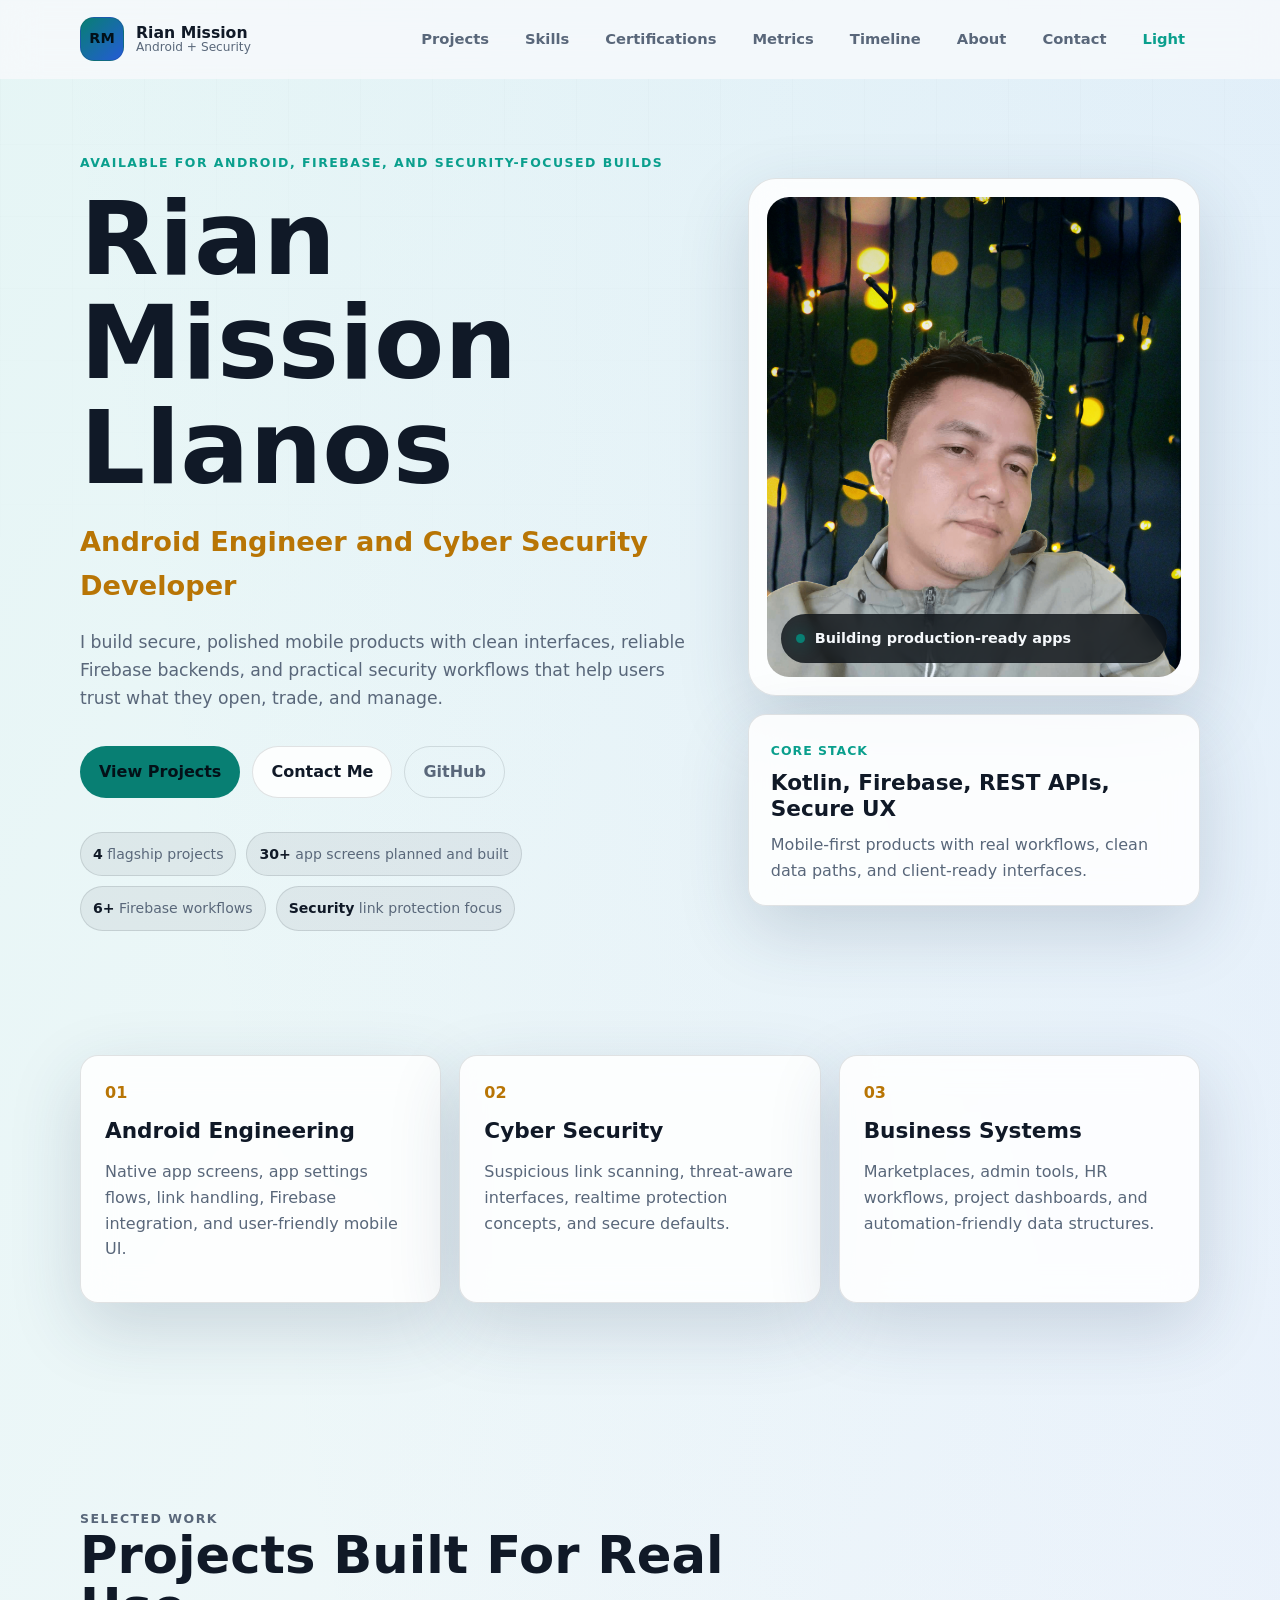
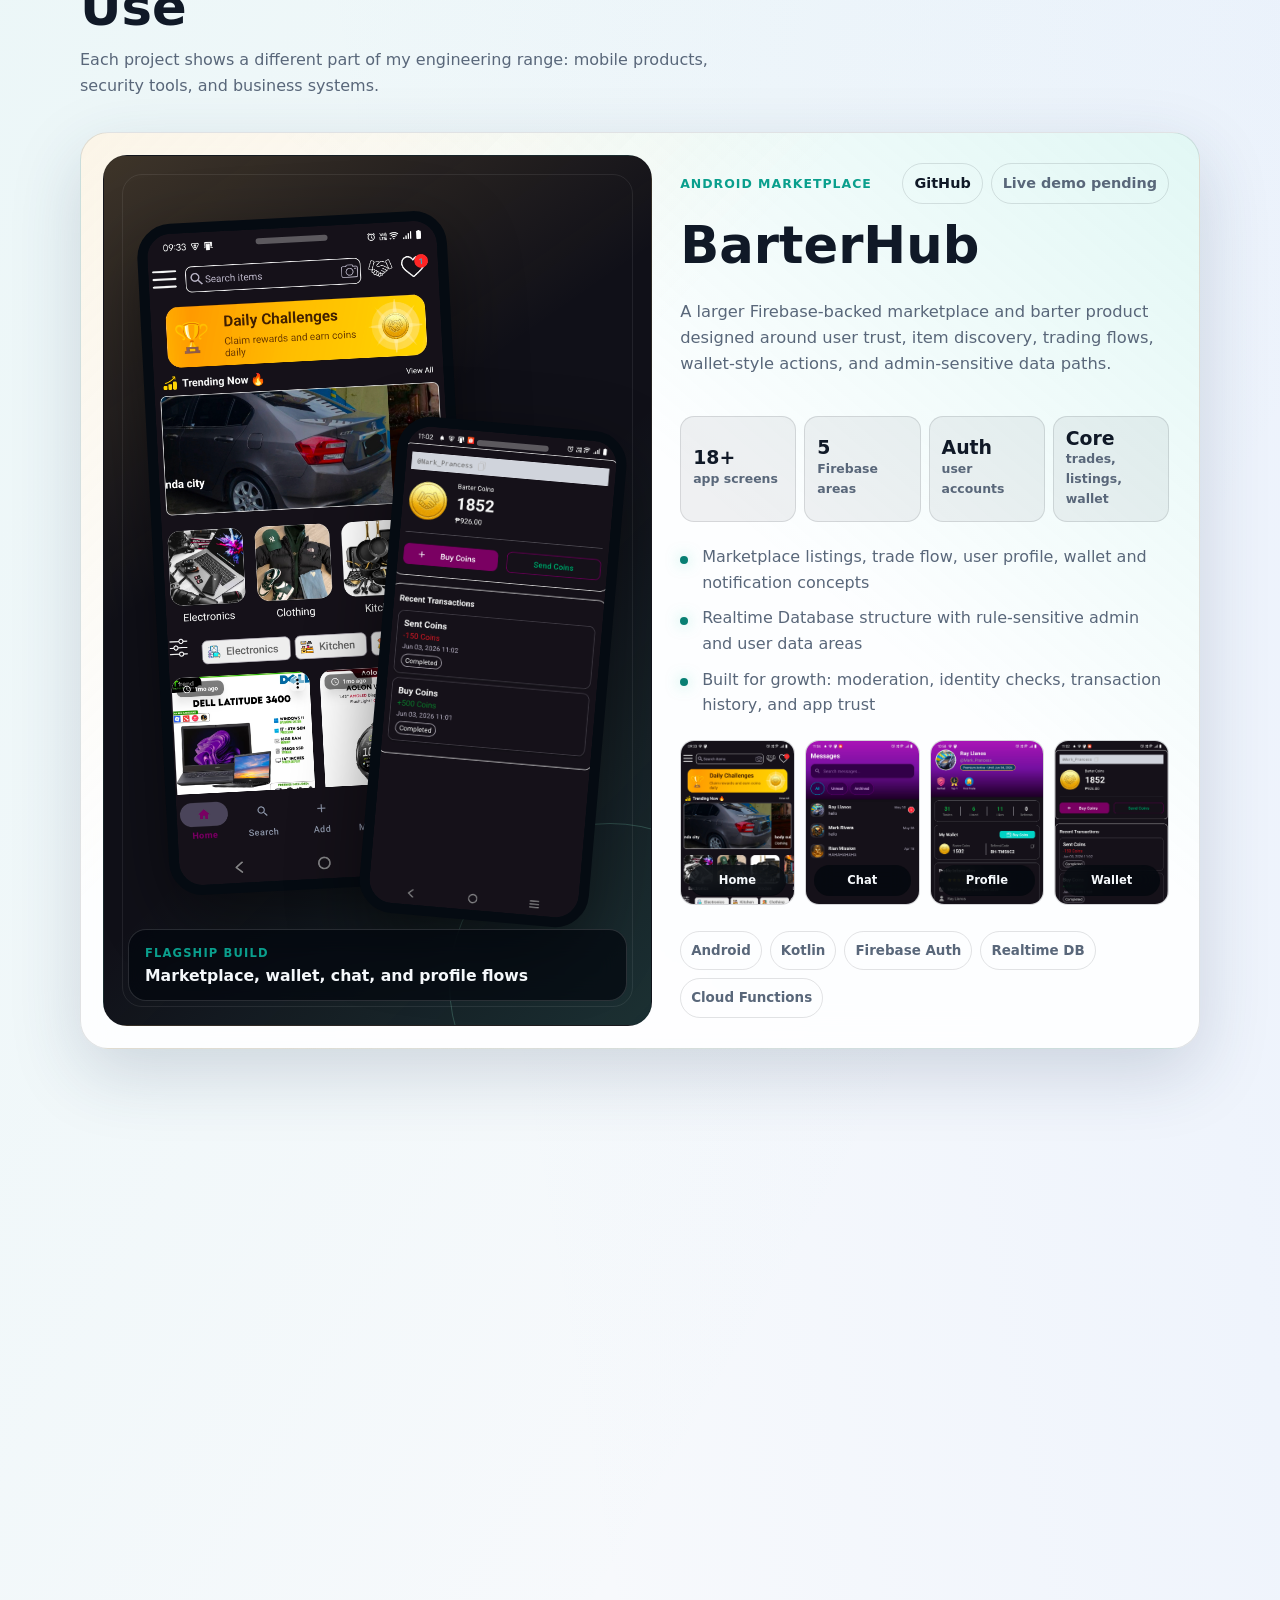
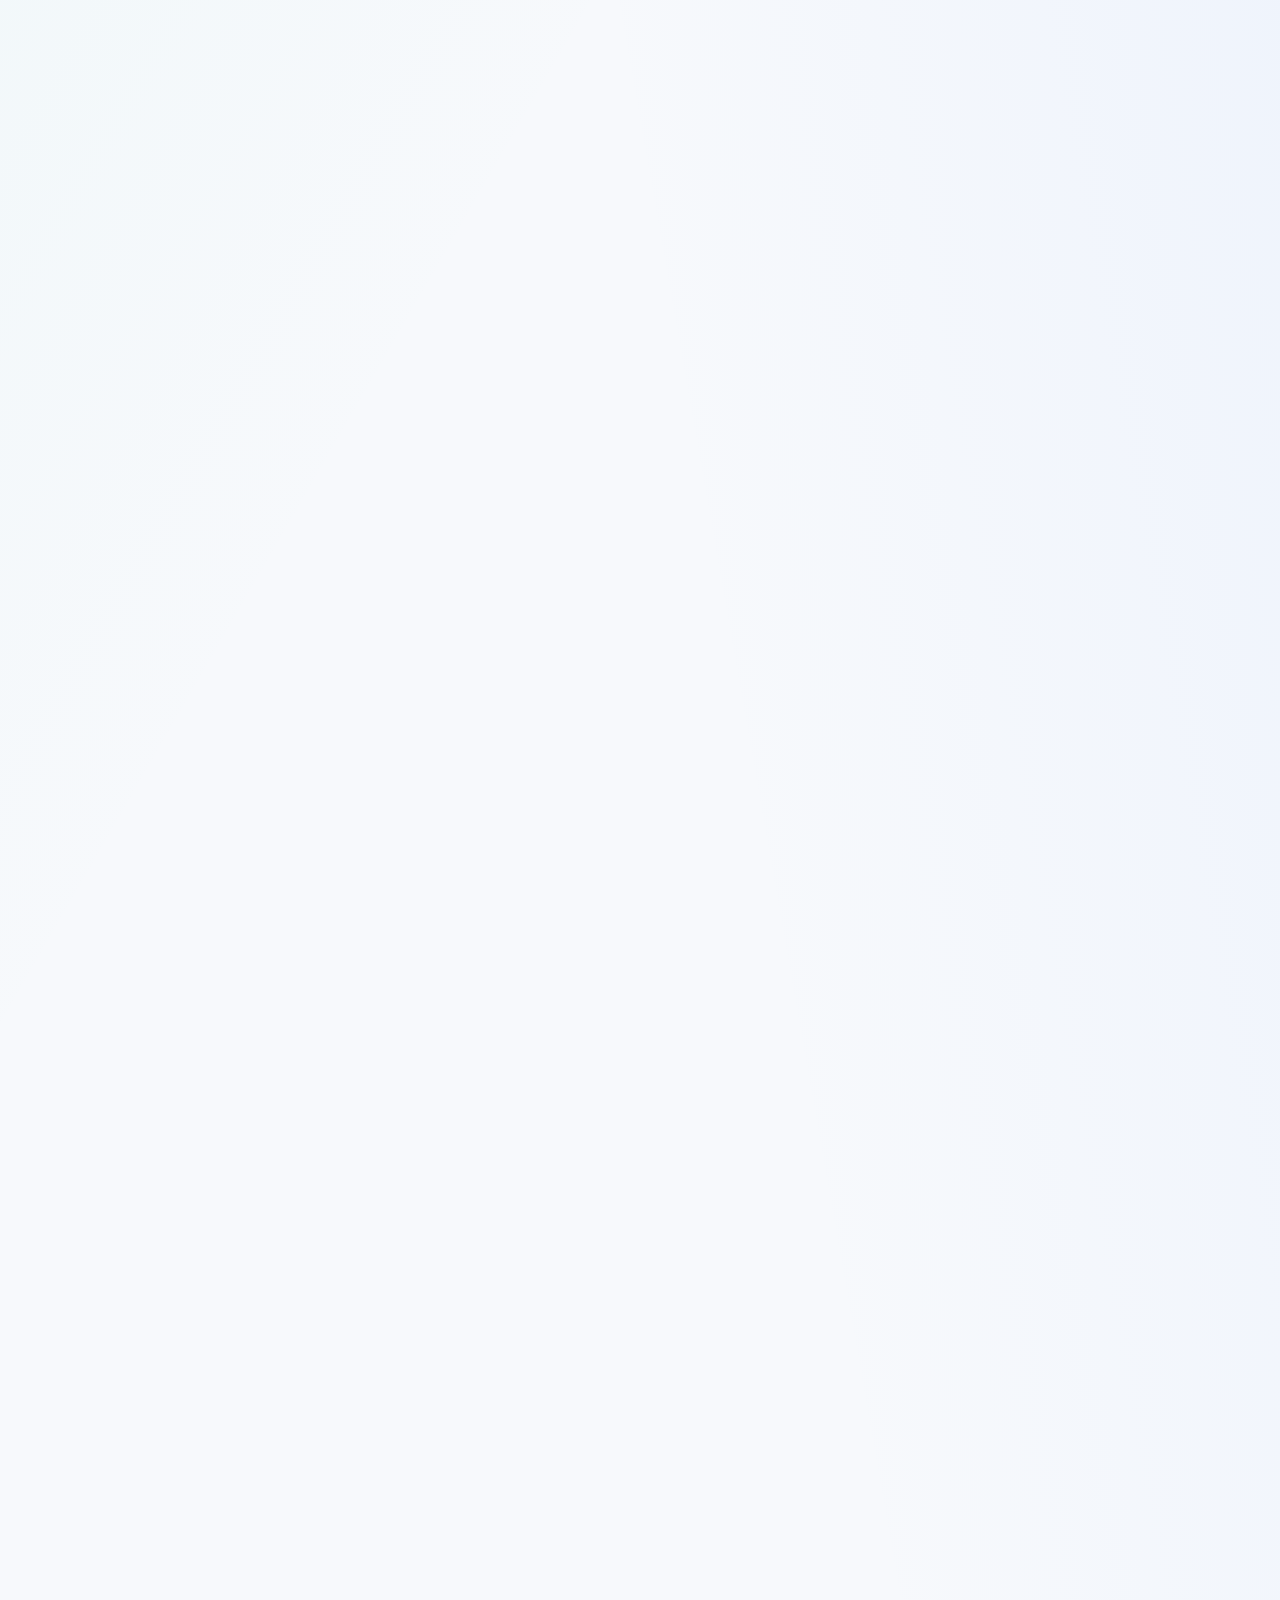
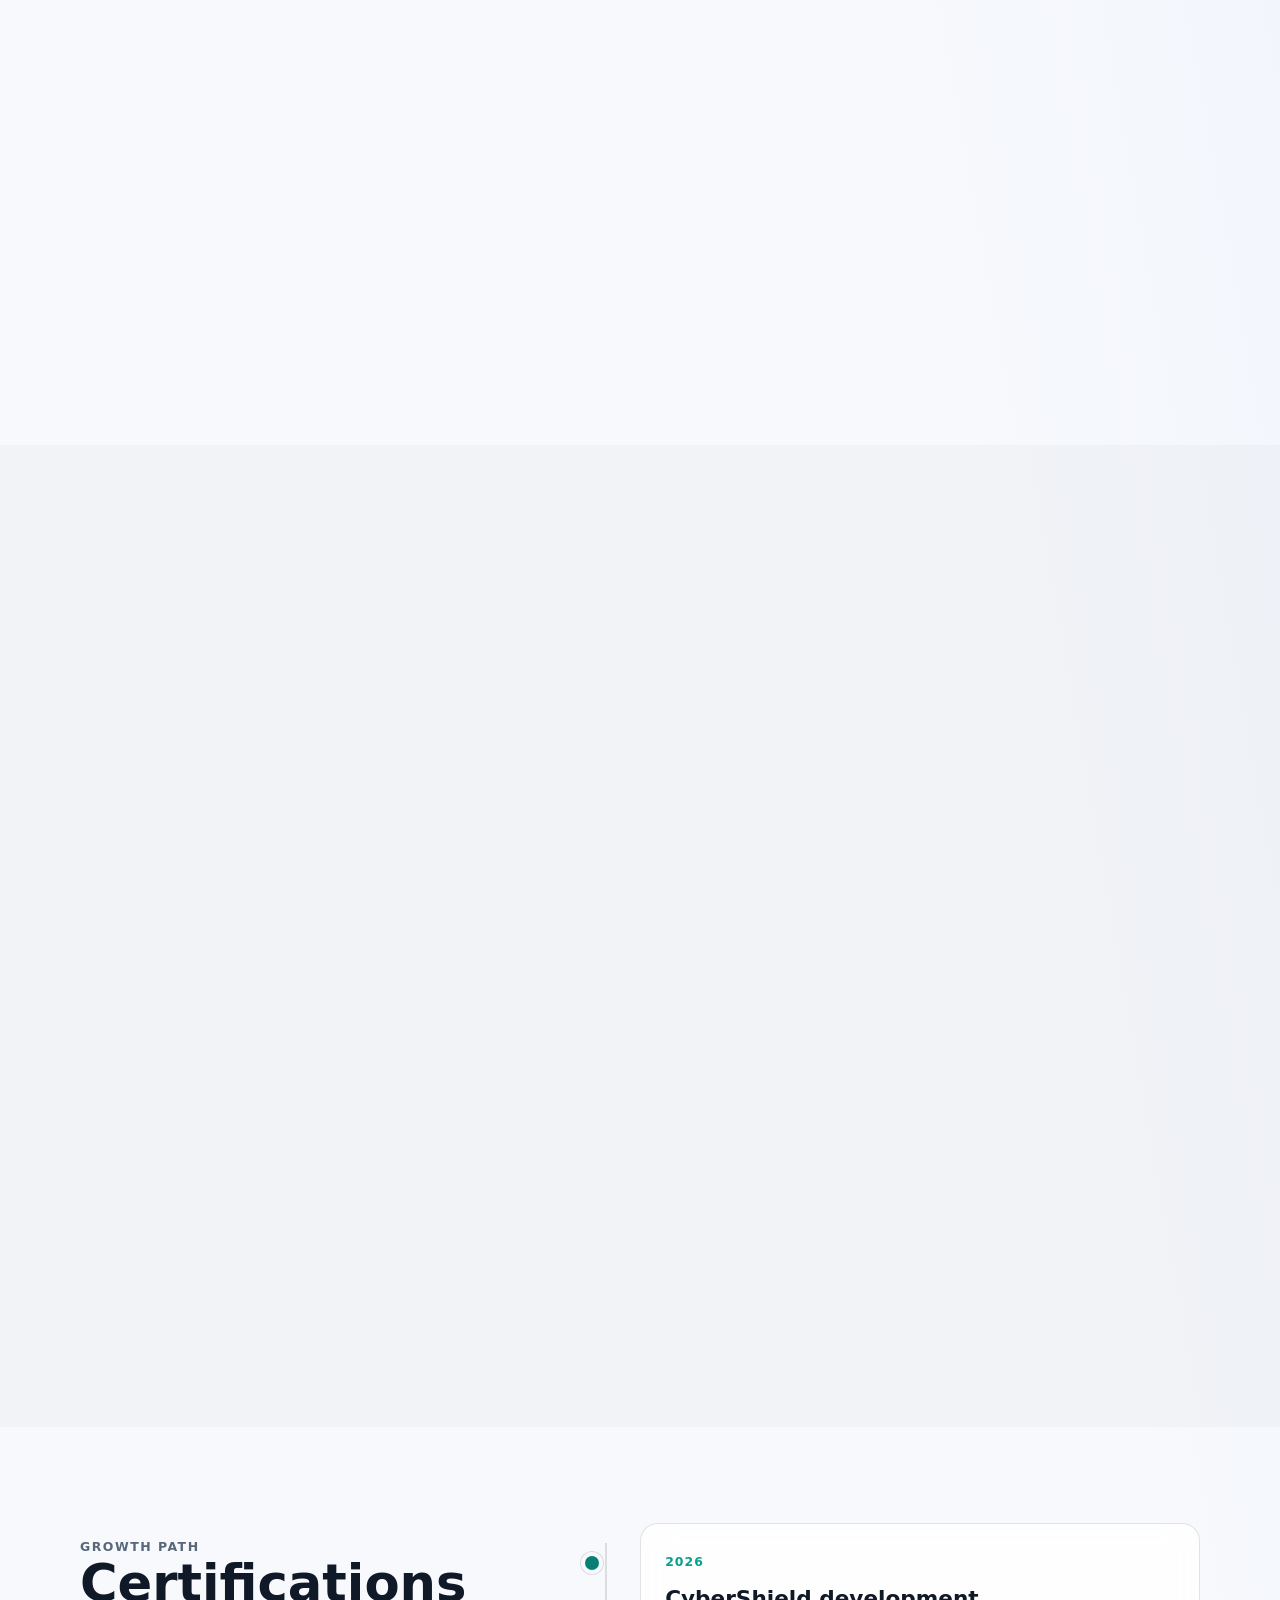
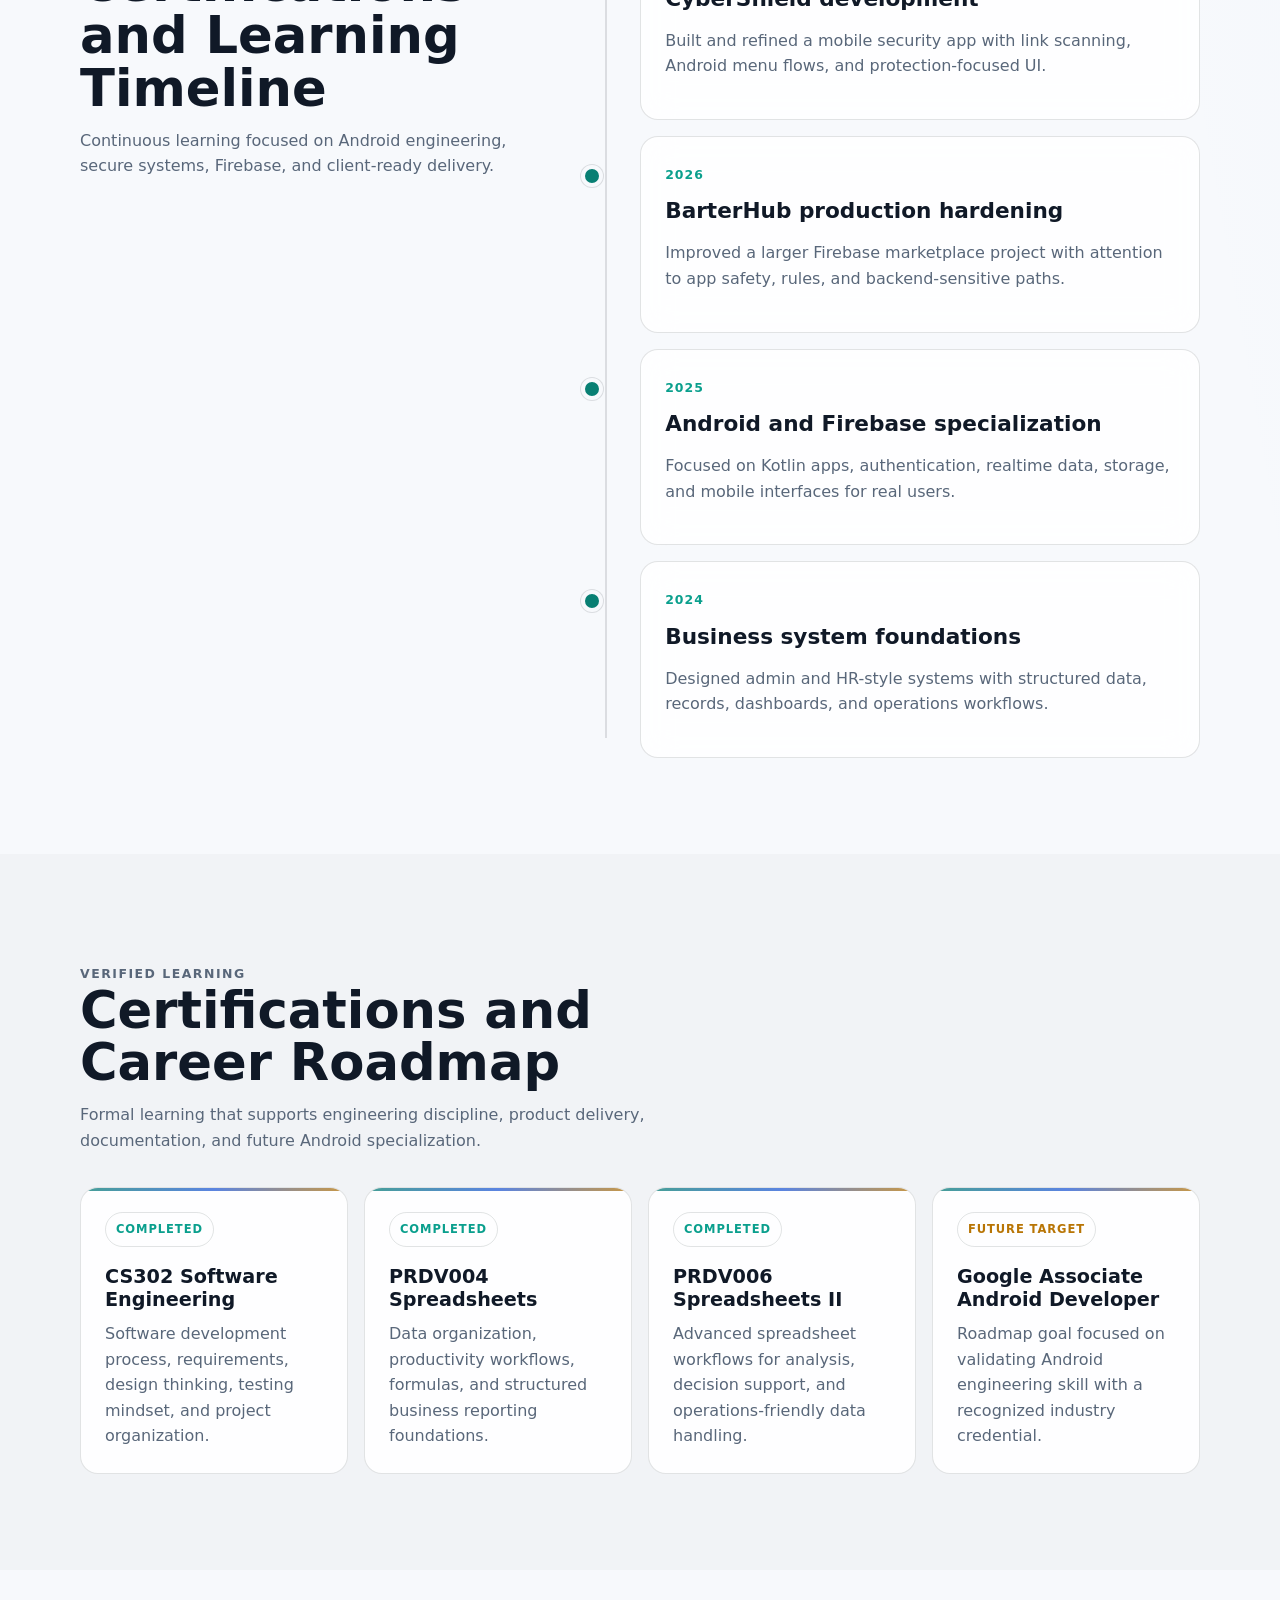
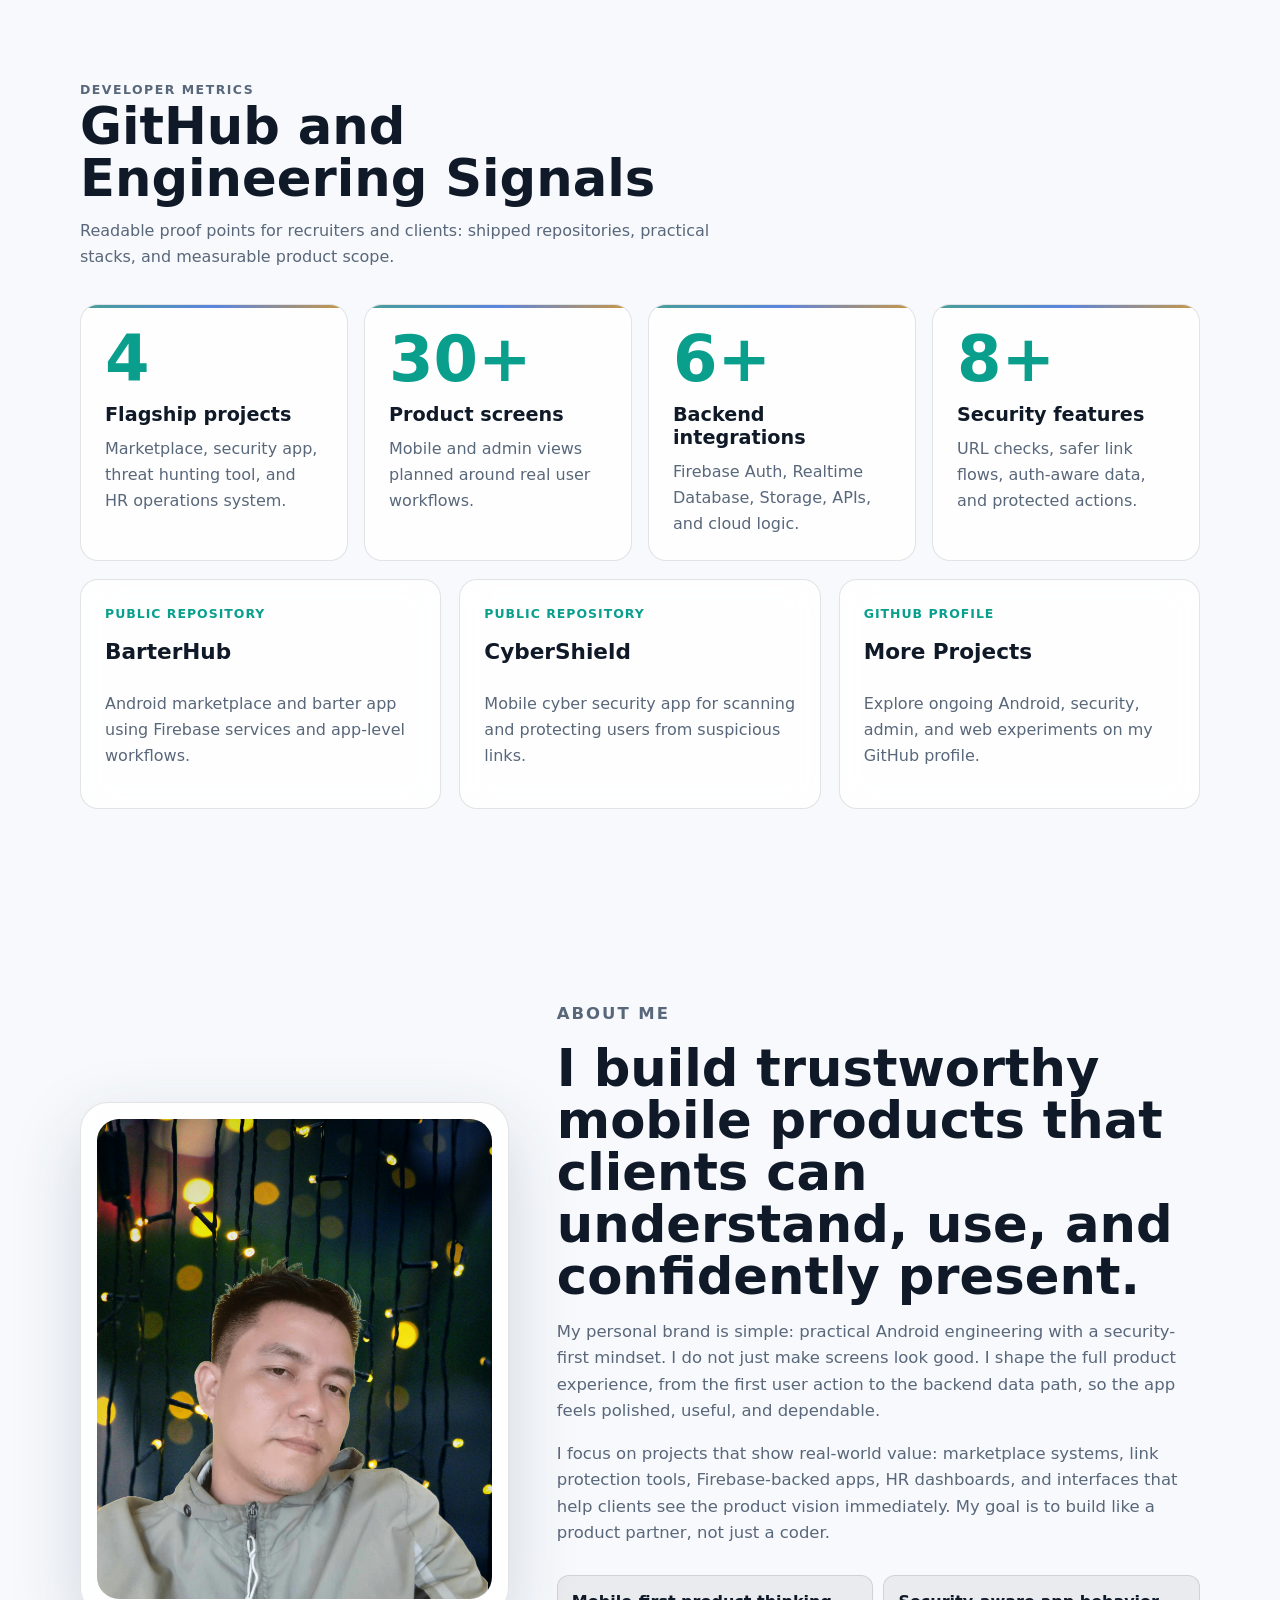
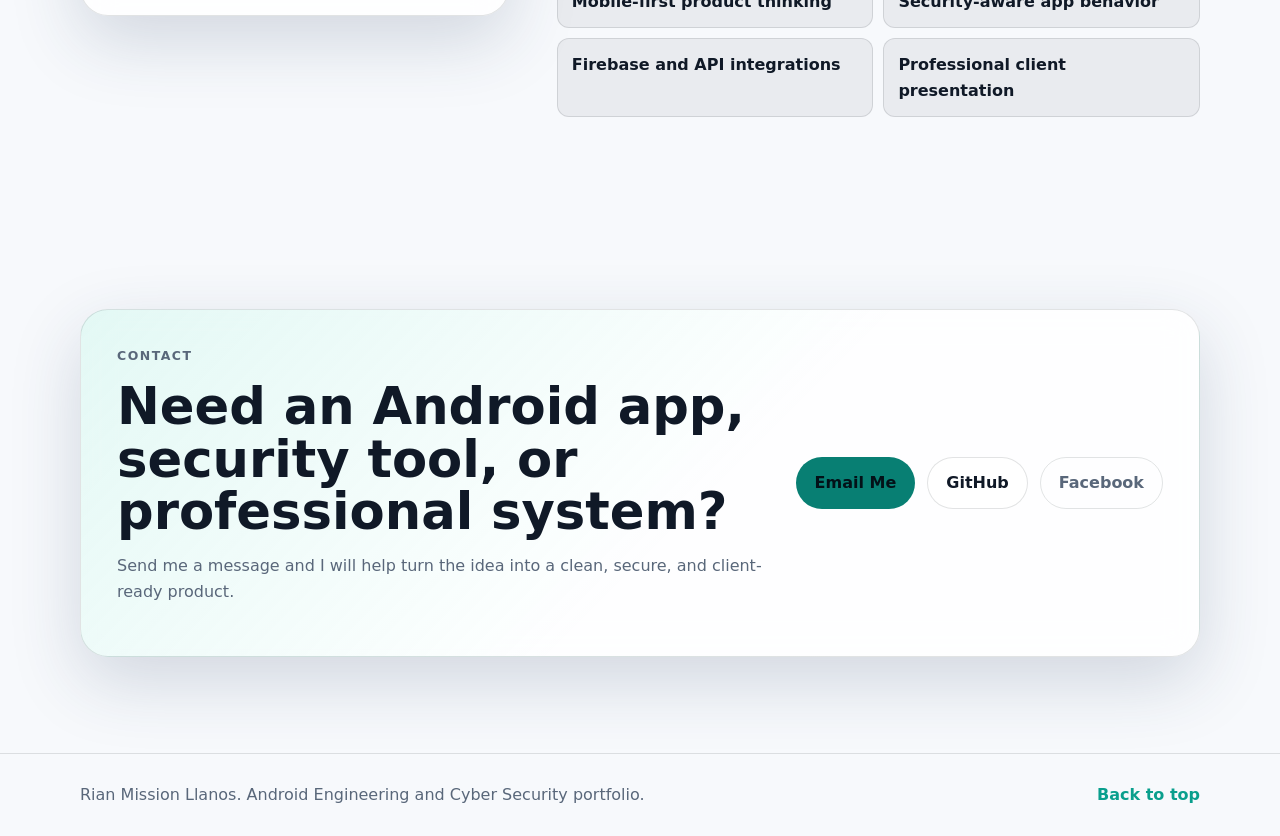
==== commit 30fa0c18: "Changes" ====
--- a/index.html
+++ b/index.html
@@ -269,36 +269,6 @@
                 <span>Linux Security Tool</span>
                 <strong>Threat hunting, system auditing, and threat intelligence from the terminal</strong>
               </div>
-
-              <div class="project-gallery desktop-gallery">
-                <figure>
-                  <img src="screenshots/threat-hunter/main.png"
-                      loading="lazy"
-                      alt="Threat Hunter Main Menu">
-                  <figcaption>Main</figcaption>
-                </figure>
-
-                <figure>
-                  <img src="screenshots/threat-hunter/virustotal.jpg"
-                      loading="lazy"
-                      alt="Threat Hunter VirusTotal Lookup">
-                  <figcaption>VirusTotal</figcaption>
-                </figure>
-
-                <figure>
-                  <img src="screenshots/threat-hunter/whois.jpg"
-                      loading="lazy"
-                      alt="Threat Hunter Whois Lookup">
-                  <figcaption>Whois</figcaption>
-                </figure>
-
-                <figure>
-                  <img src="screenshots/threat-hunter/report.jpg"
-                      loading="lazy"
-                      alt="Threat Hunter Report">
-                  <figcaption>Report</figcaption>
-                </figure>
-              </div>
             </div>
 
             <div class="showcase-copy">
@@ -330,6 +300,28 @@
                 <li>Includes suspicious process scanning, rootkit checks, file integrity, and suspicious file scanning</li>
                 <li>Supports VirusTotal, AbuseIPDB, Shodan, and Whois threat intelligence workflows</li>
               </ul>
+
+              <div class="project-gallery desktop-gallery">
+                <figure>
+                  <img src="screenshots/threat-hunter/main.png" loading="lazy">
+                  <figcaption>Main</figcaption>
+                </figure>
+
+                <figure>
+                  <img src="screenshots/threat-hunter/virustotal.jpg" loading="lazy">
+                  <figcaption>VirusTotal</figcaption>
+                </figure>
+
+                <figure>
+                  <img src="screenshots/threat-hunter/whois.jpg" loading="lazy">
+                  <figcaption>Whois</figcaption>
+                </figure>
+
+                <figure>
+                  <img src="screenshots/threat-hunter/report.jpg" loading="lazy">
+                  <figcaption>Report</figcaption>
+                </figure>
+              </div>
 
               <ul class="tag-list">
                 <li>Python</li>
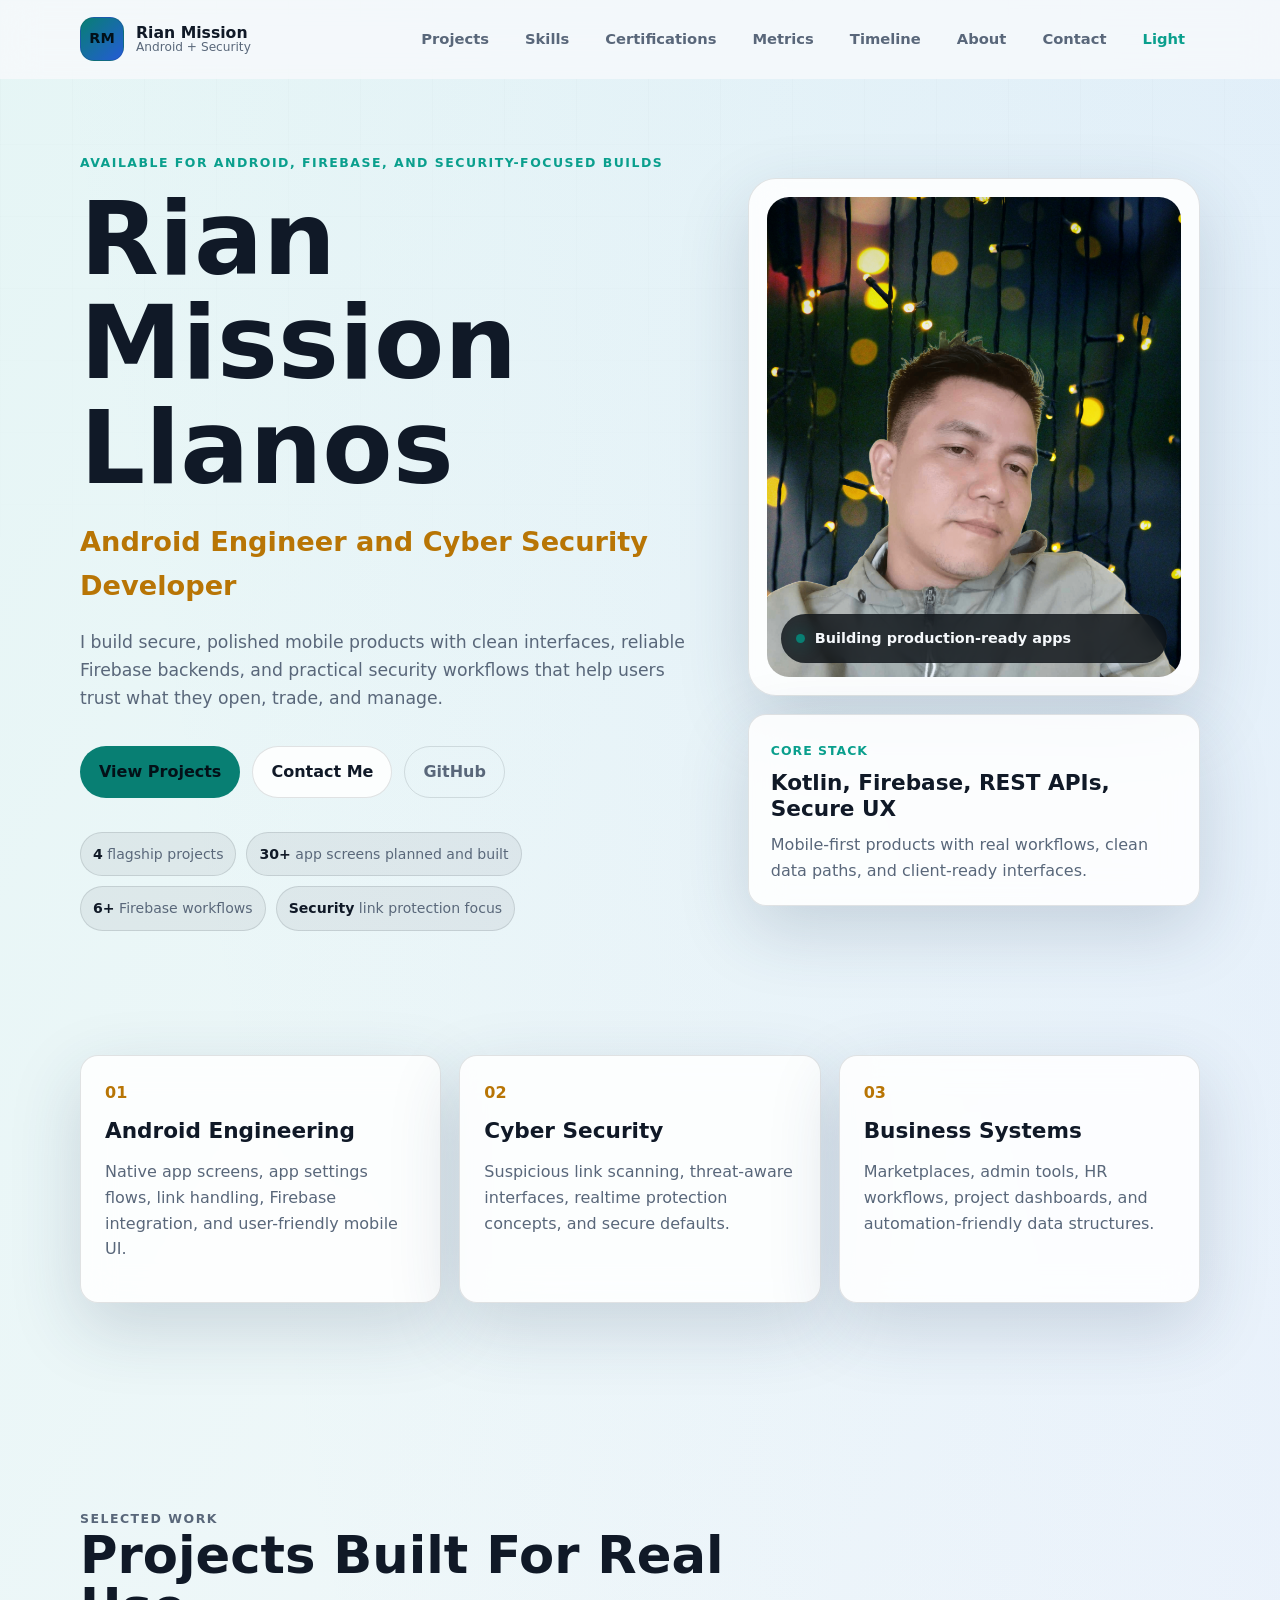
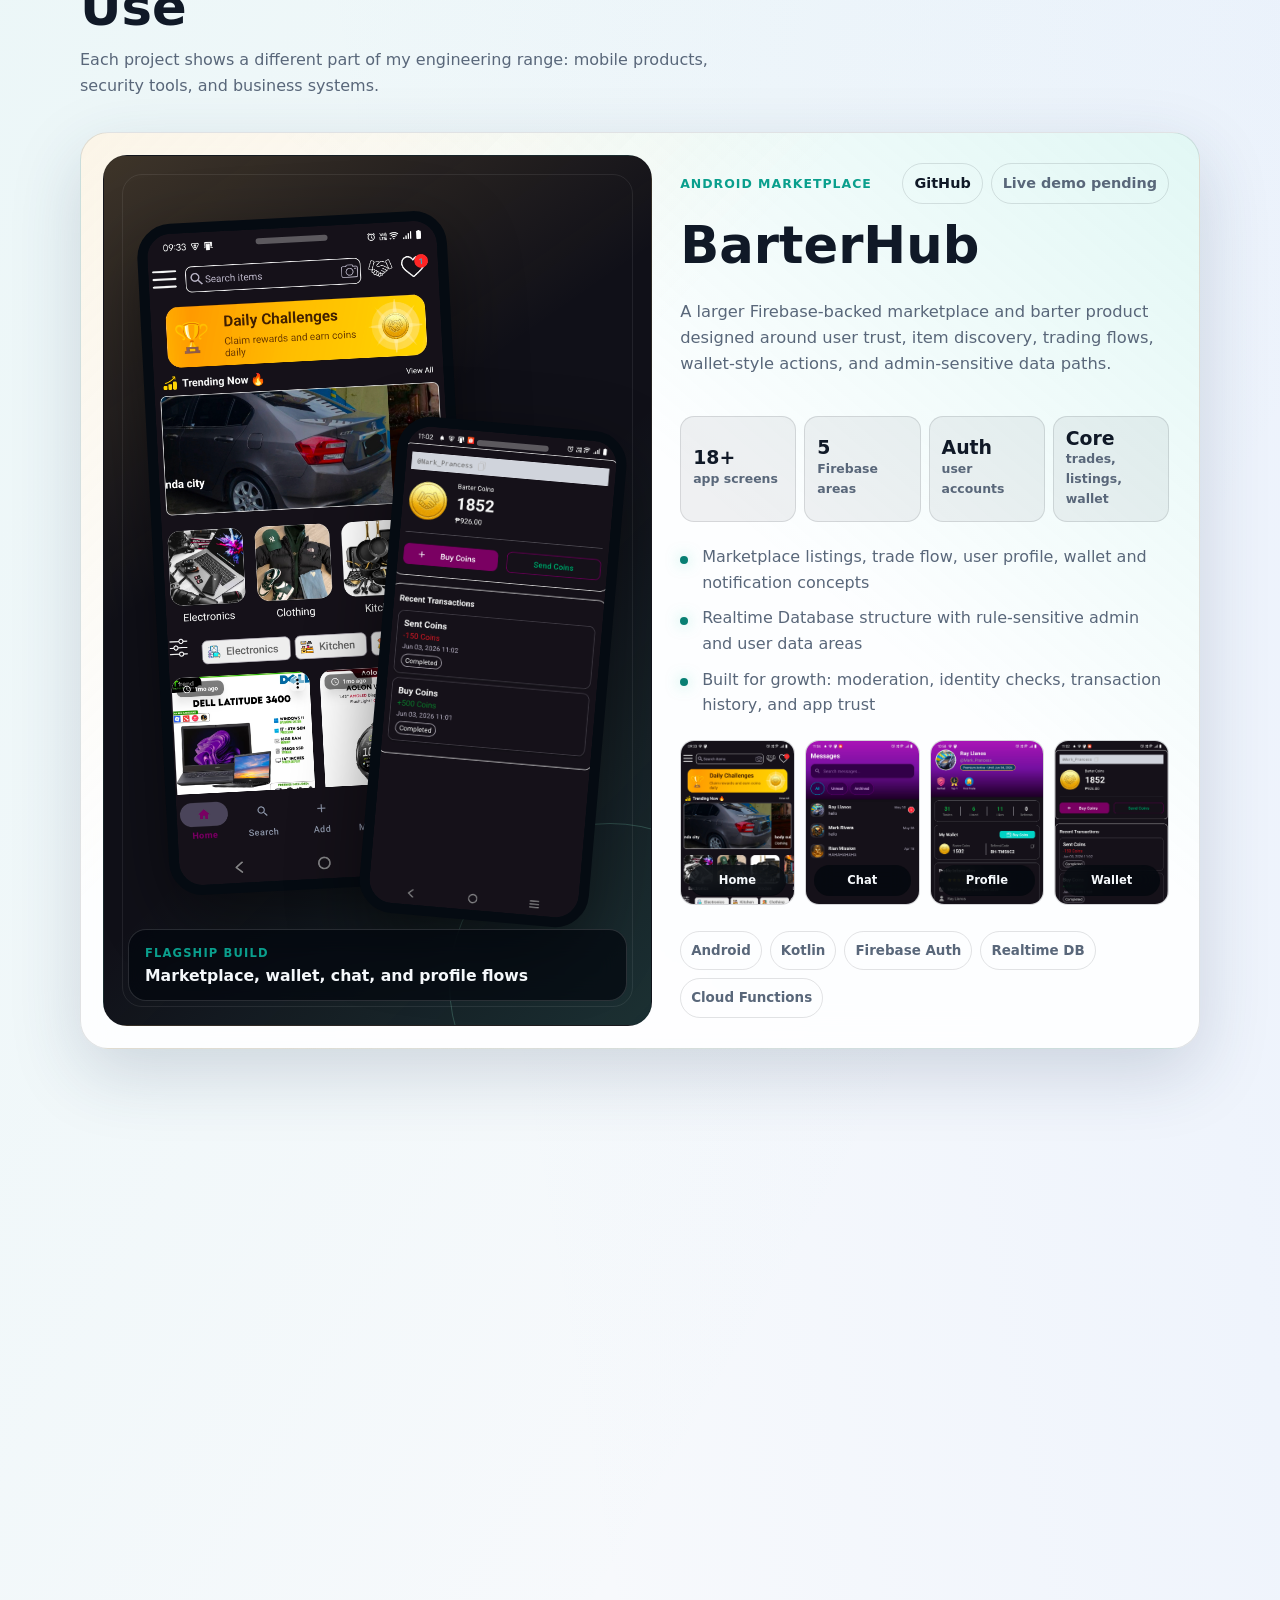
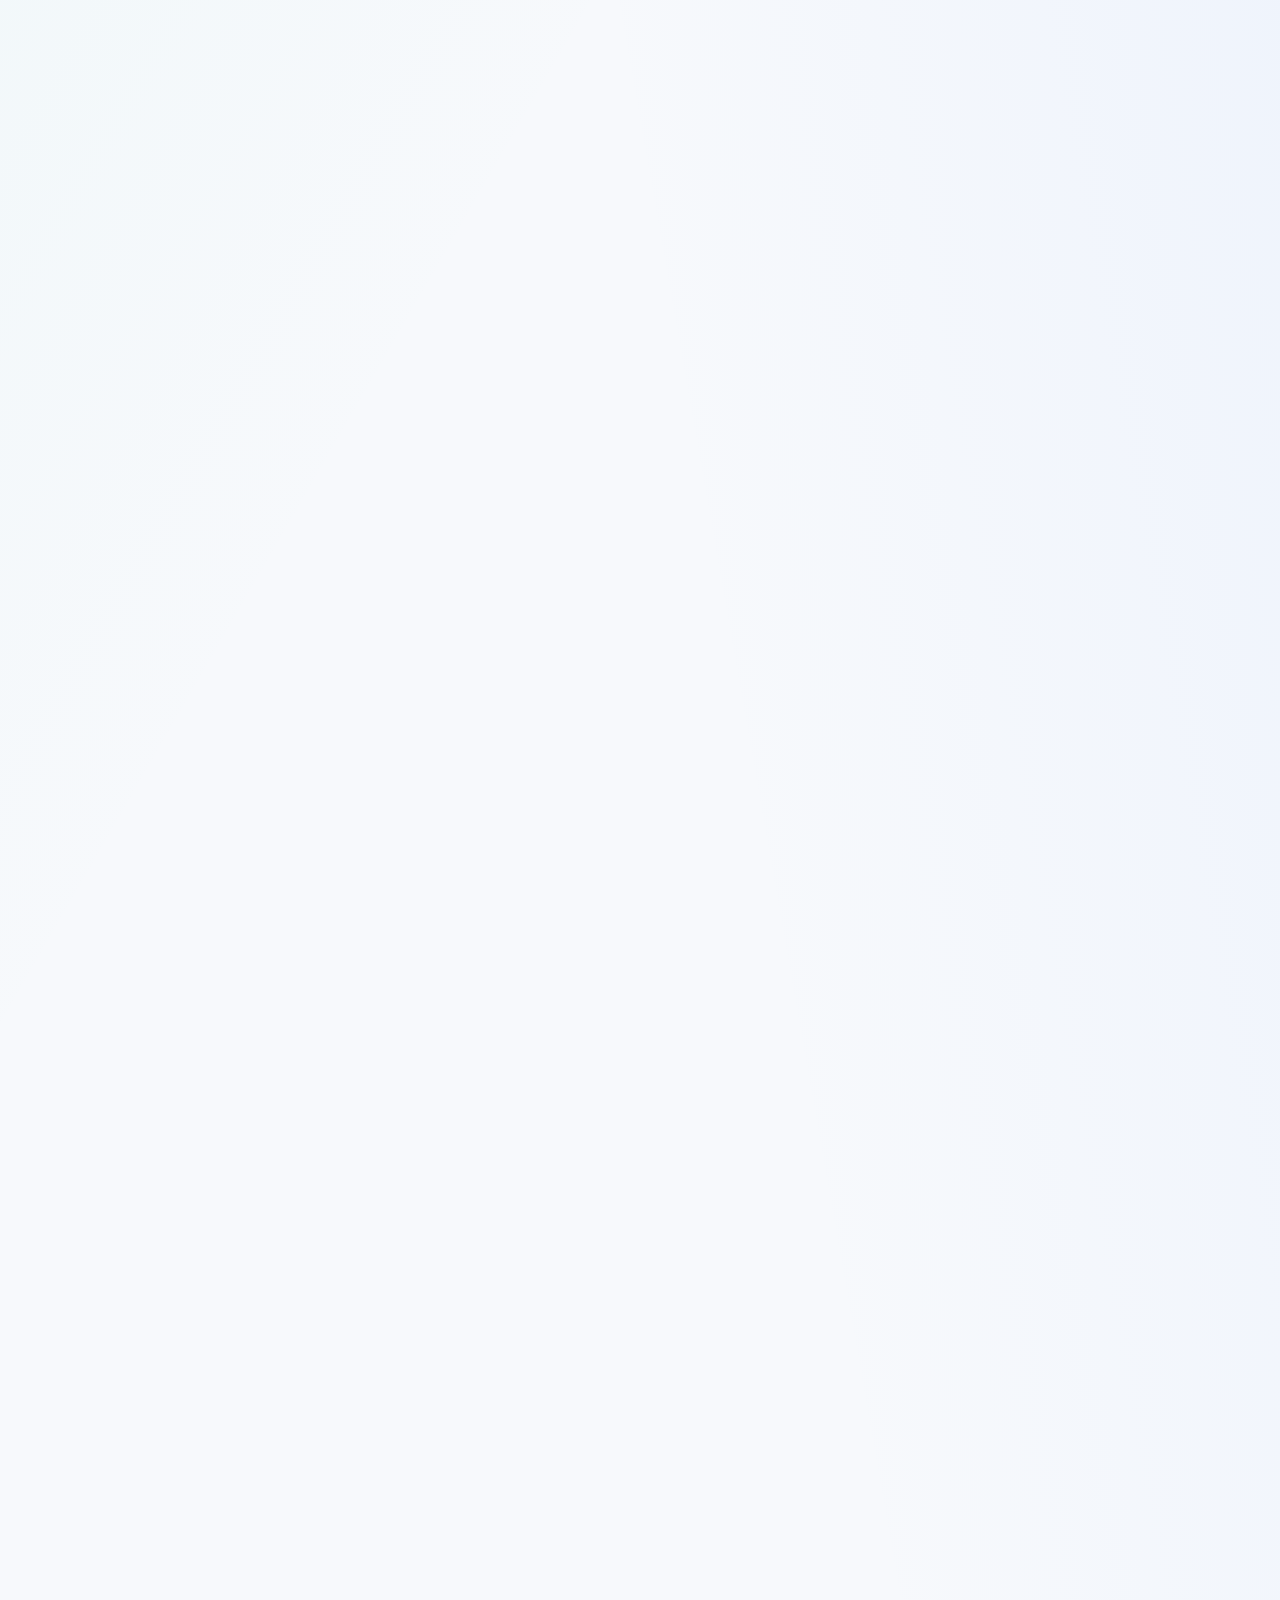
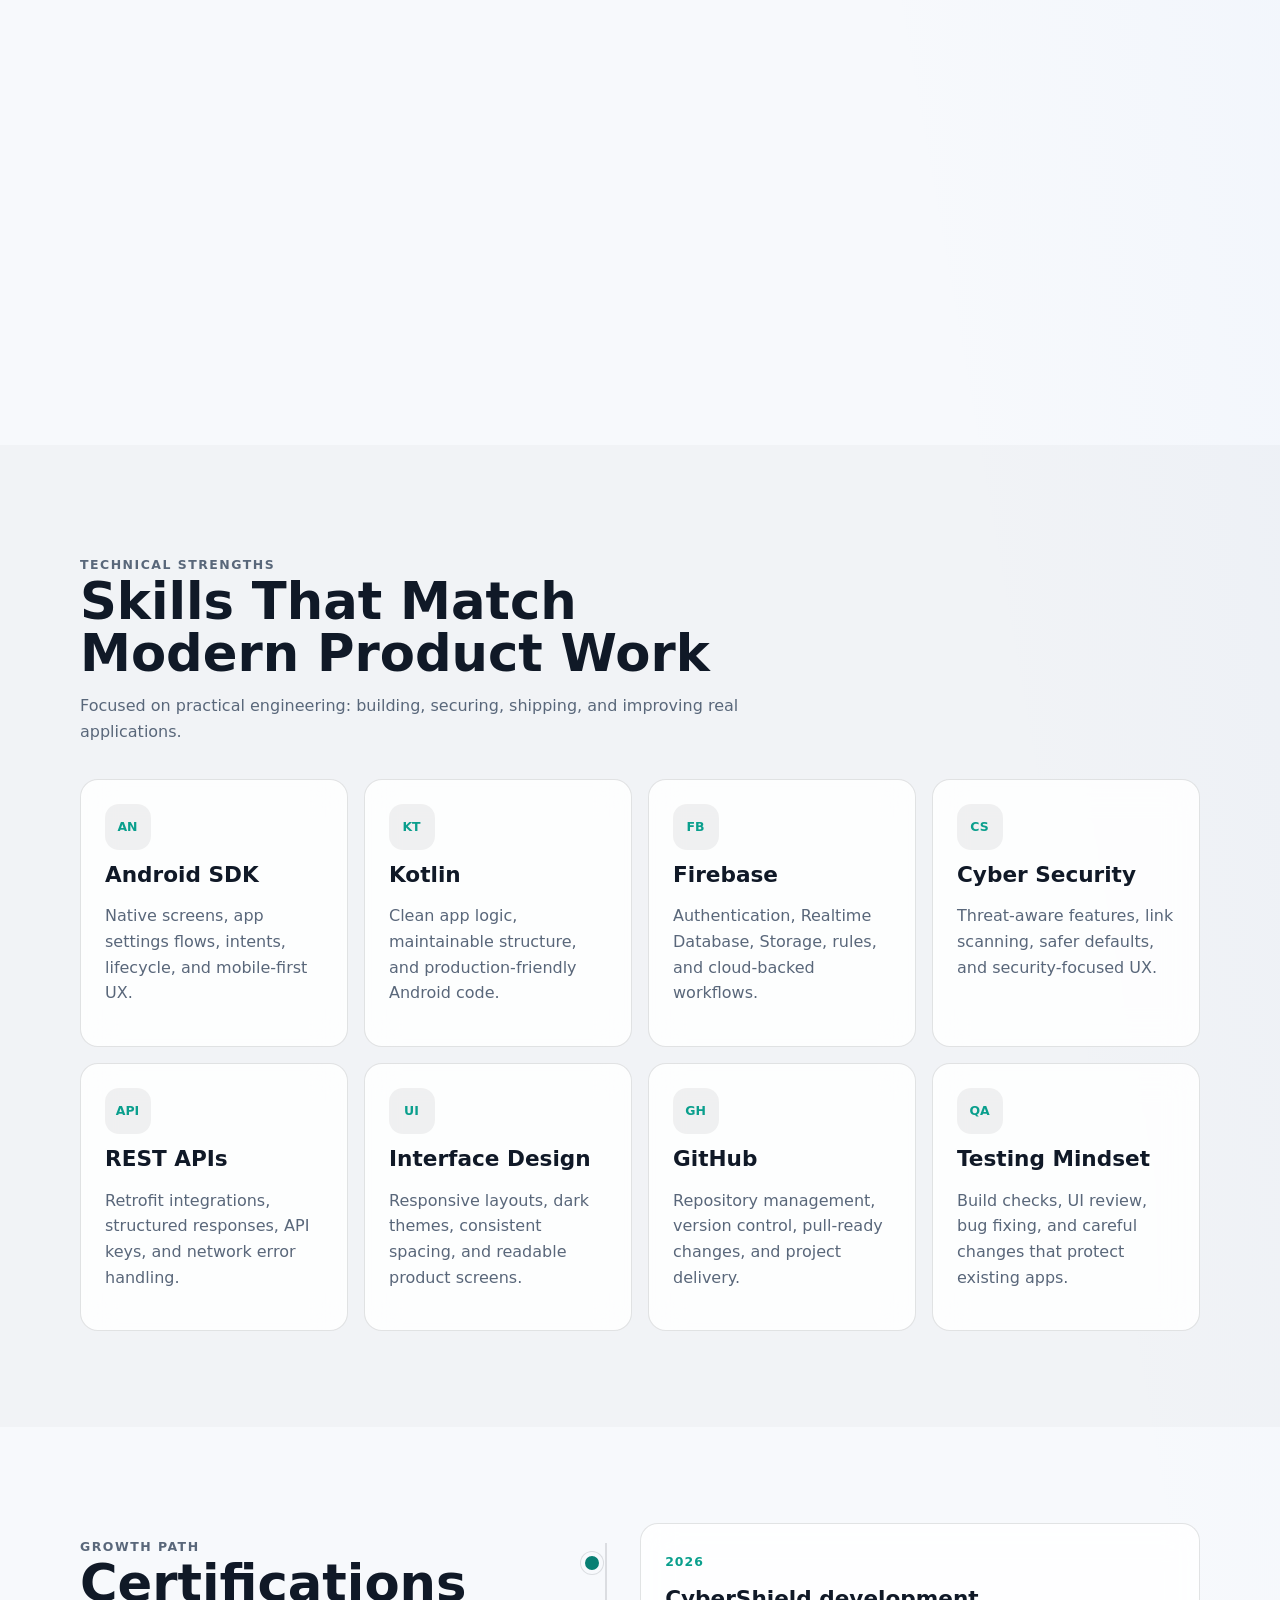
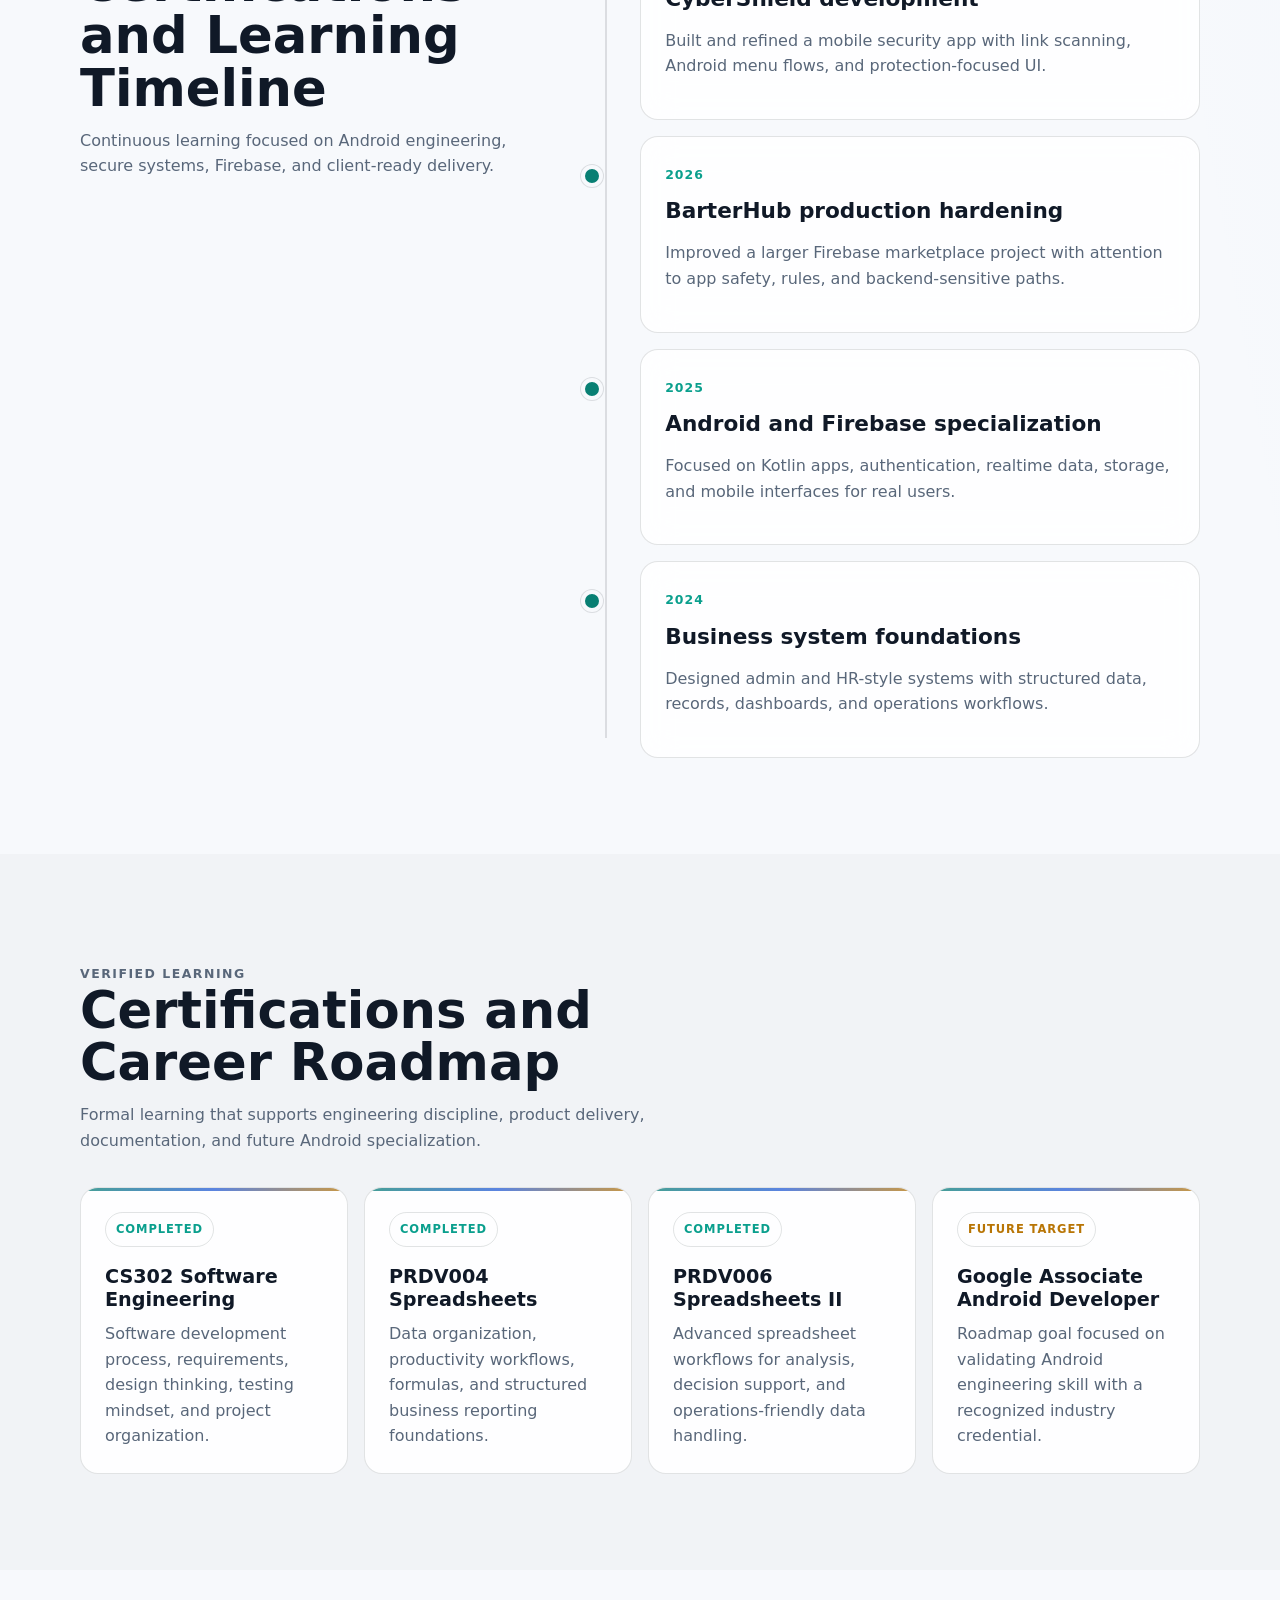
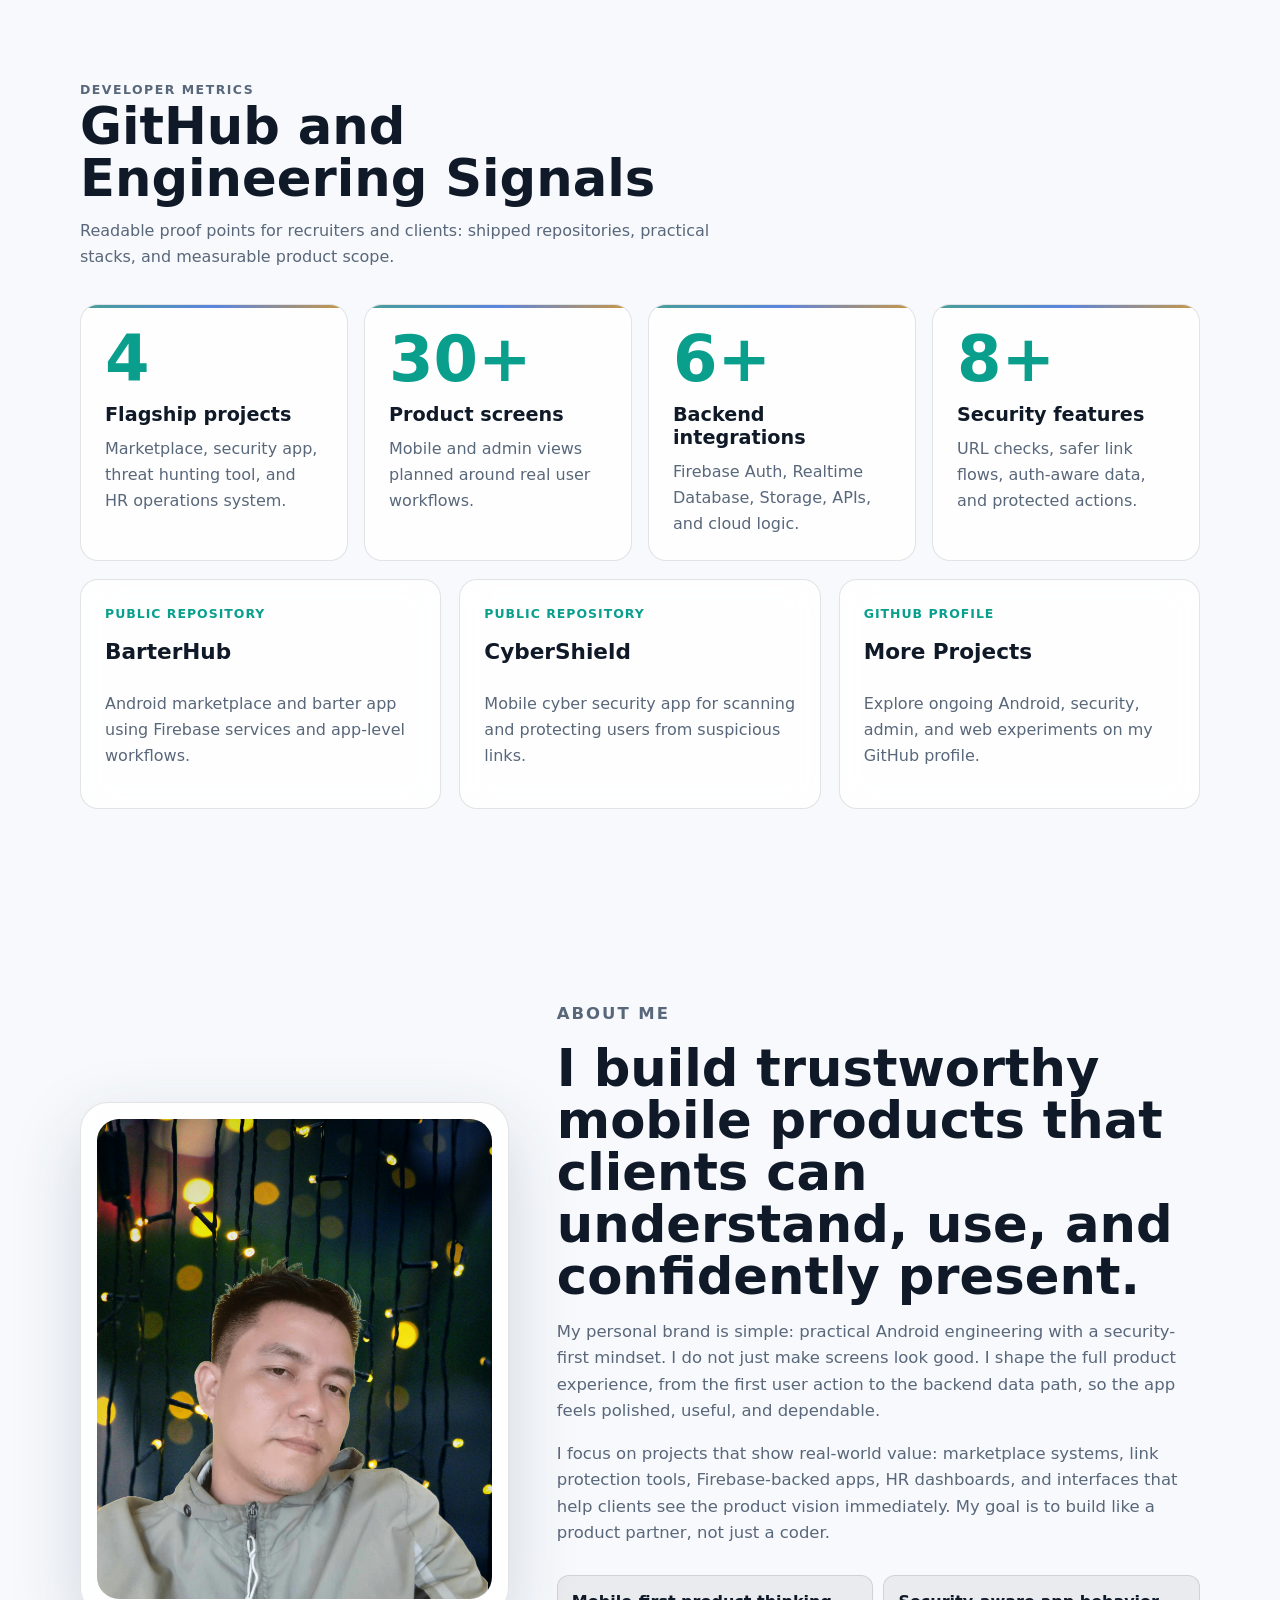
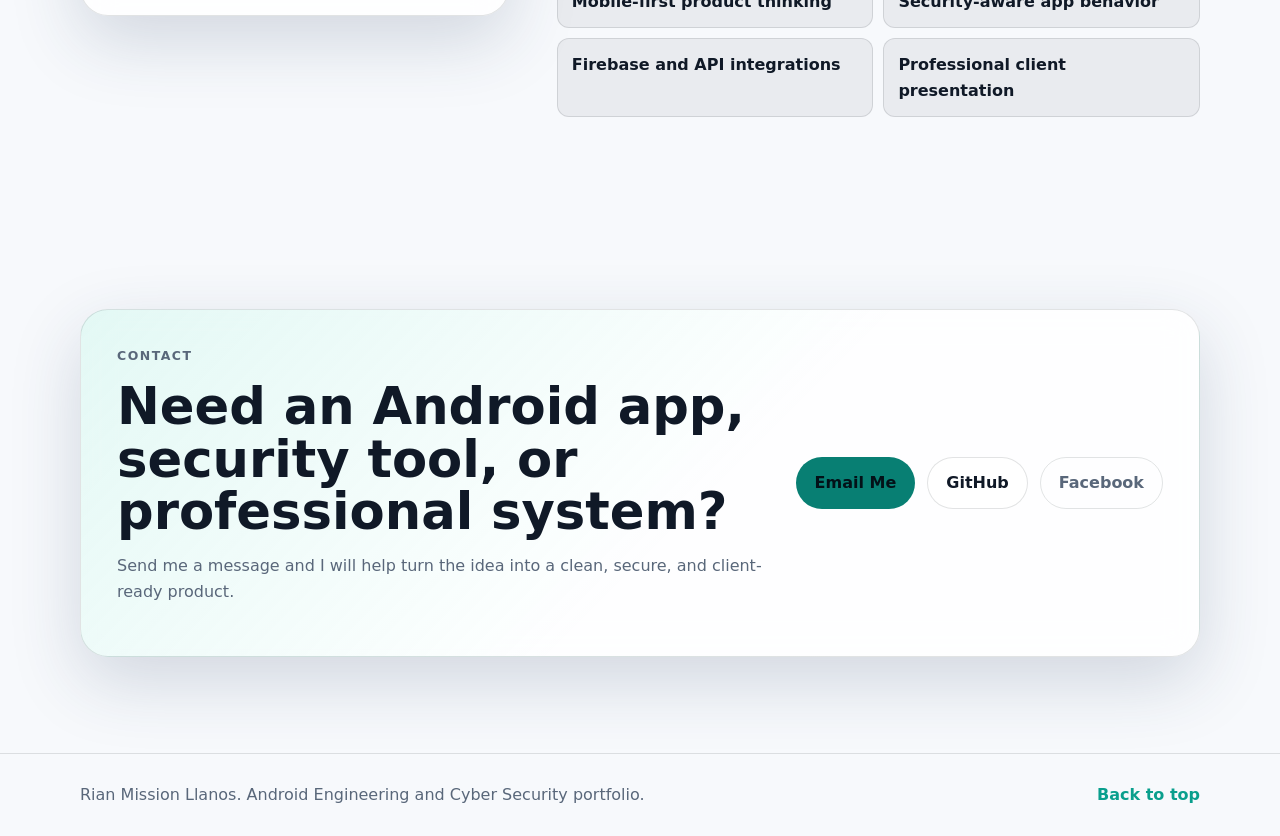
==== commit 03e3a00e: "Adding two image" ====
--- a/index.html
+++ b/index.html
@@ -265,6 +265,11 @@
                 <img src="screenshots/threat-hunter/main.png" loading="lazy" alt="Threat Hunter CLI terminal menu">
               </div>
 
+              <div class="desktop-thumbs">
+                <img src="screenshots/threat-hunter/report.jpg" loading="lazy" alt="Report screen">
+                <img src="screenshots/threat-hunter/whois.jpg" loading="lazy" alt="Whois screen">
+              </div>
+
               <div class="device-caption">
                 <span>Linux Security Tool</span>
                 <strong>Threat hunting, system auditing, and threat intelligence from the terminal</strong>
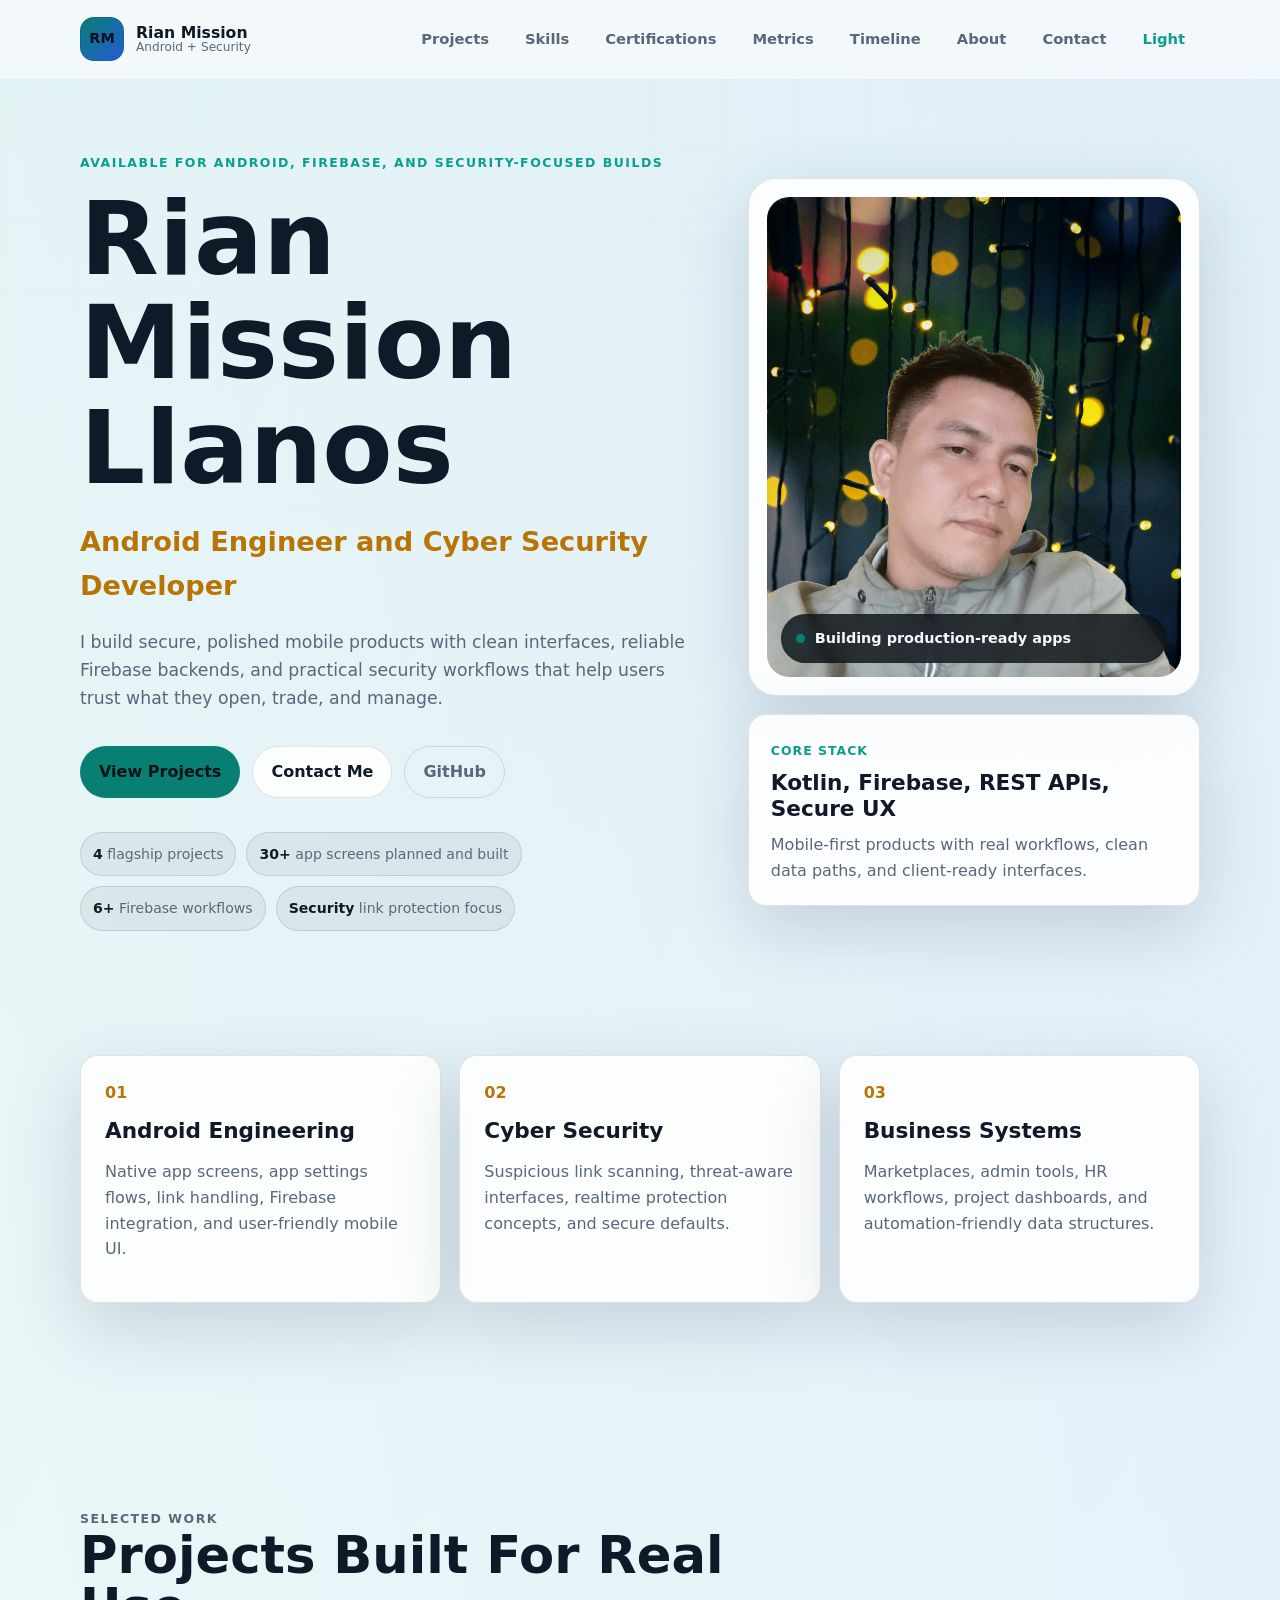
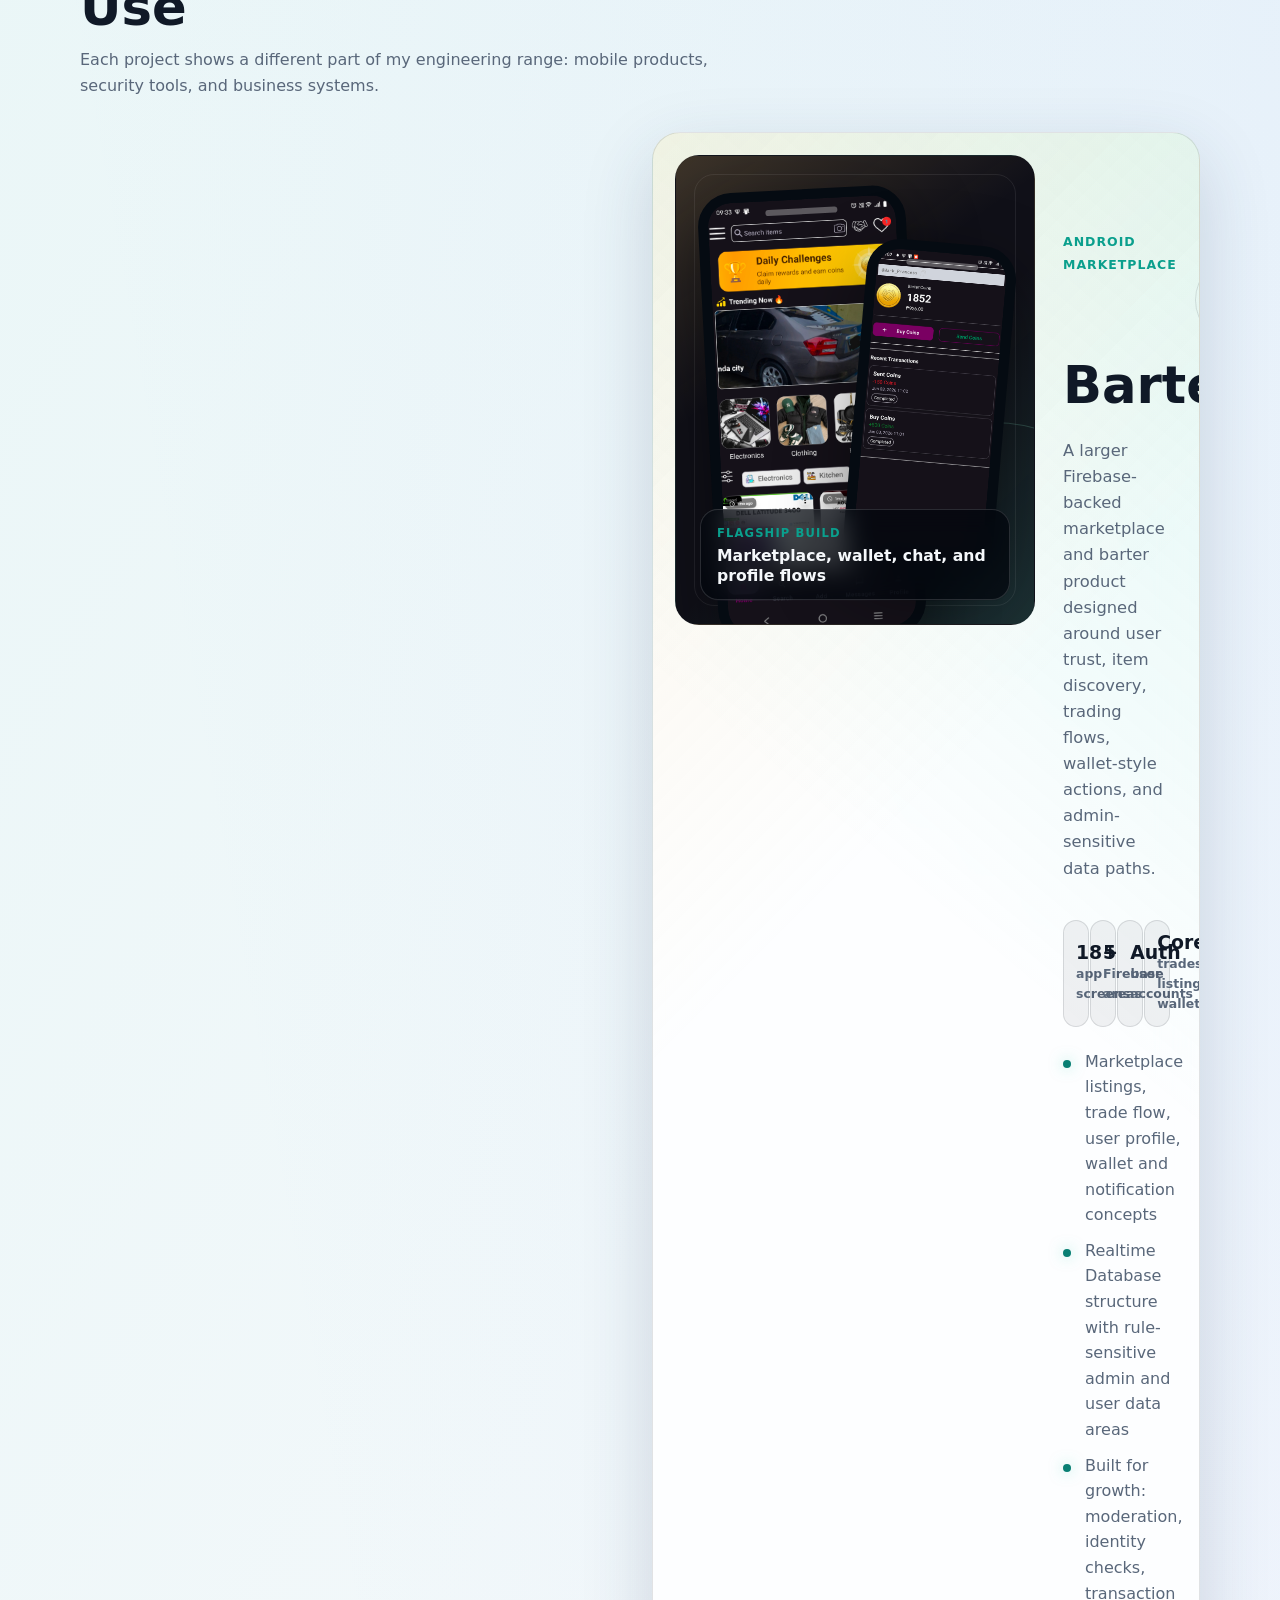
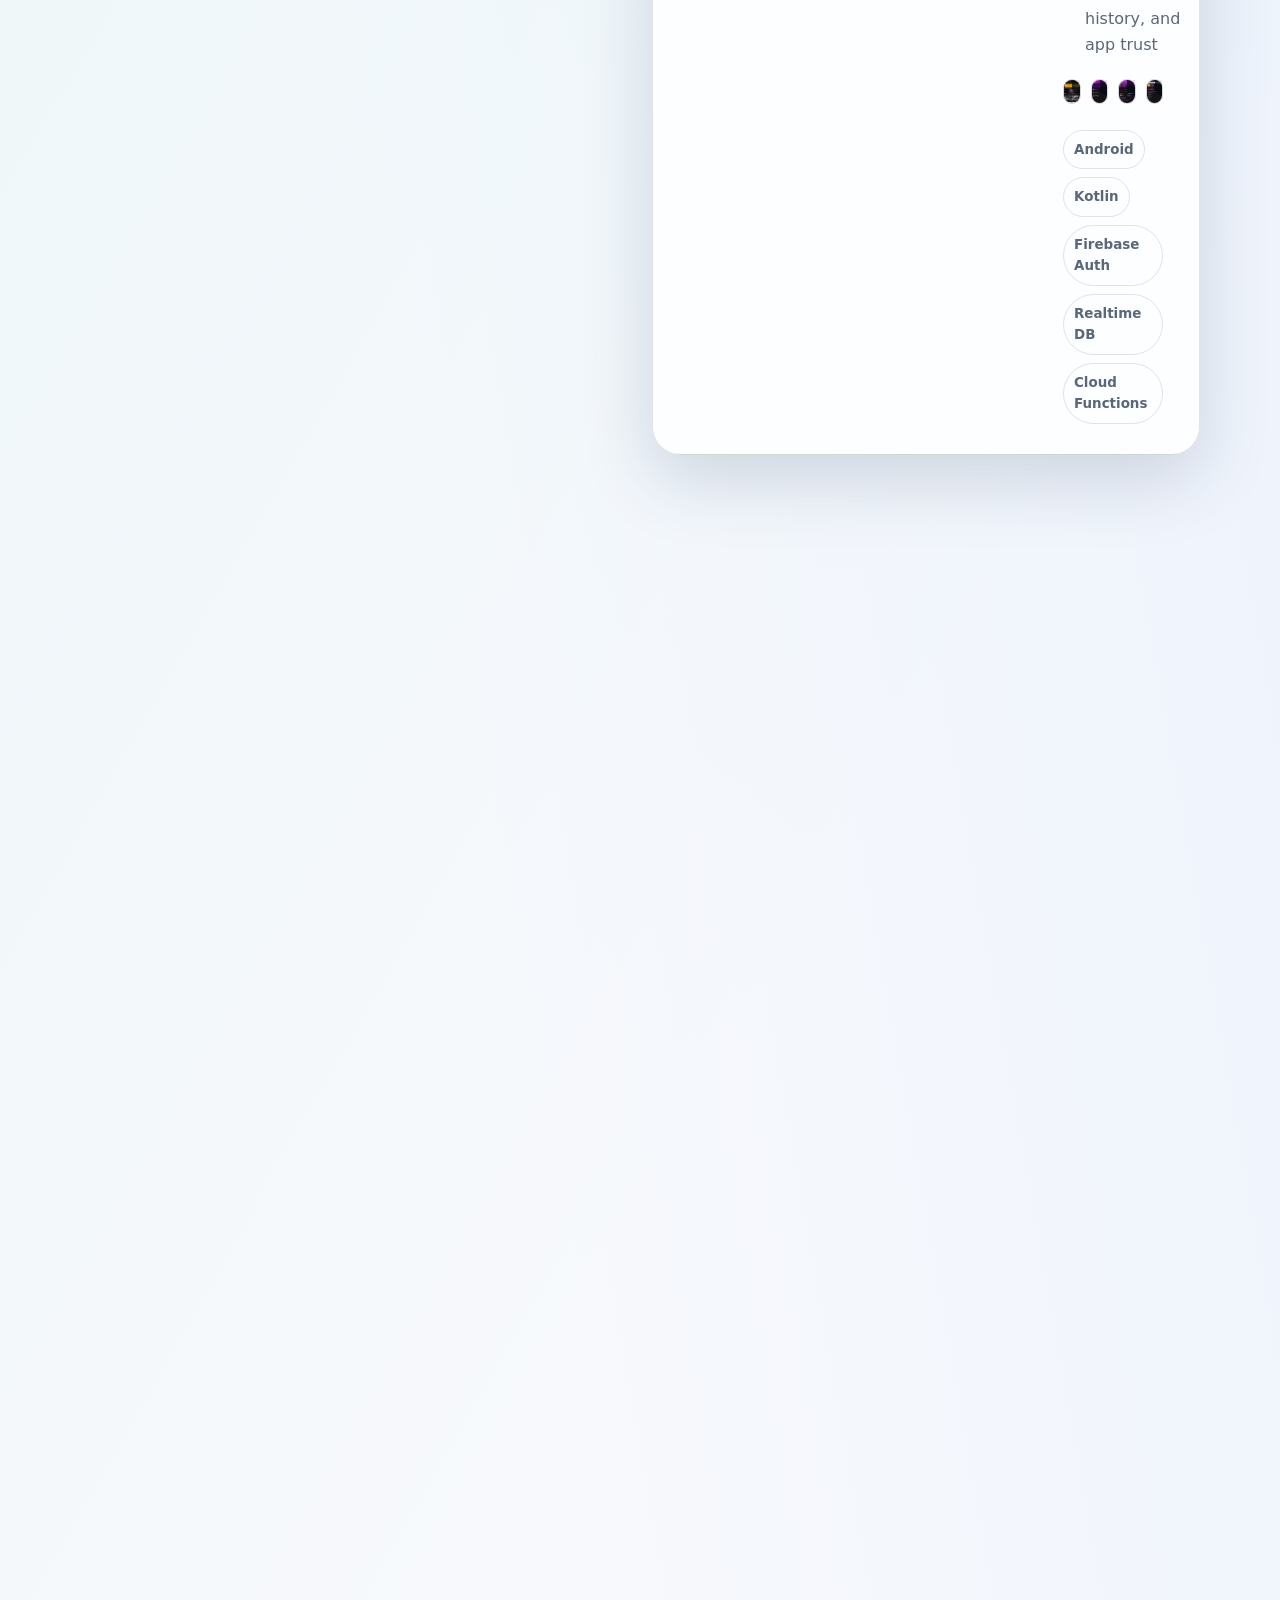
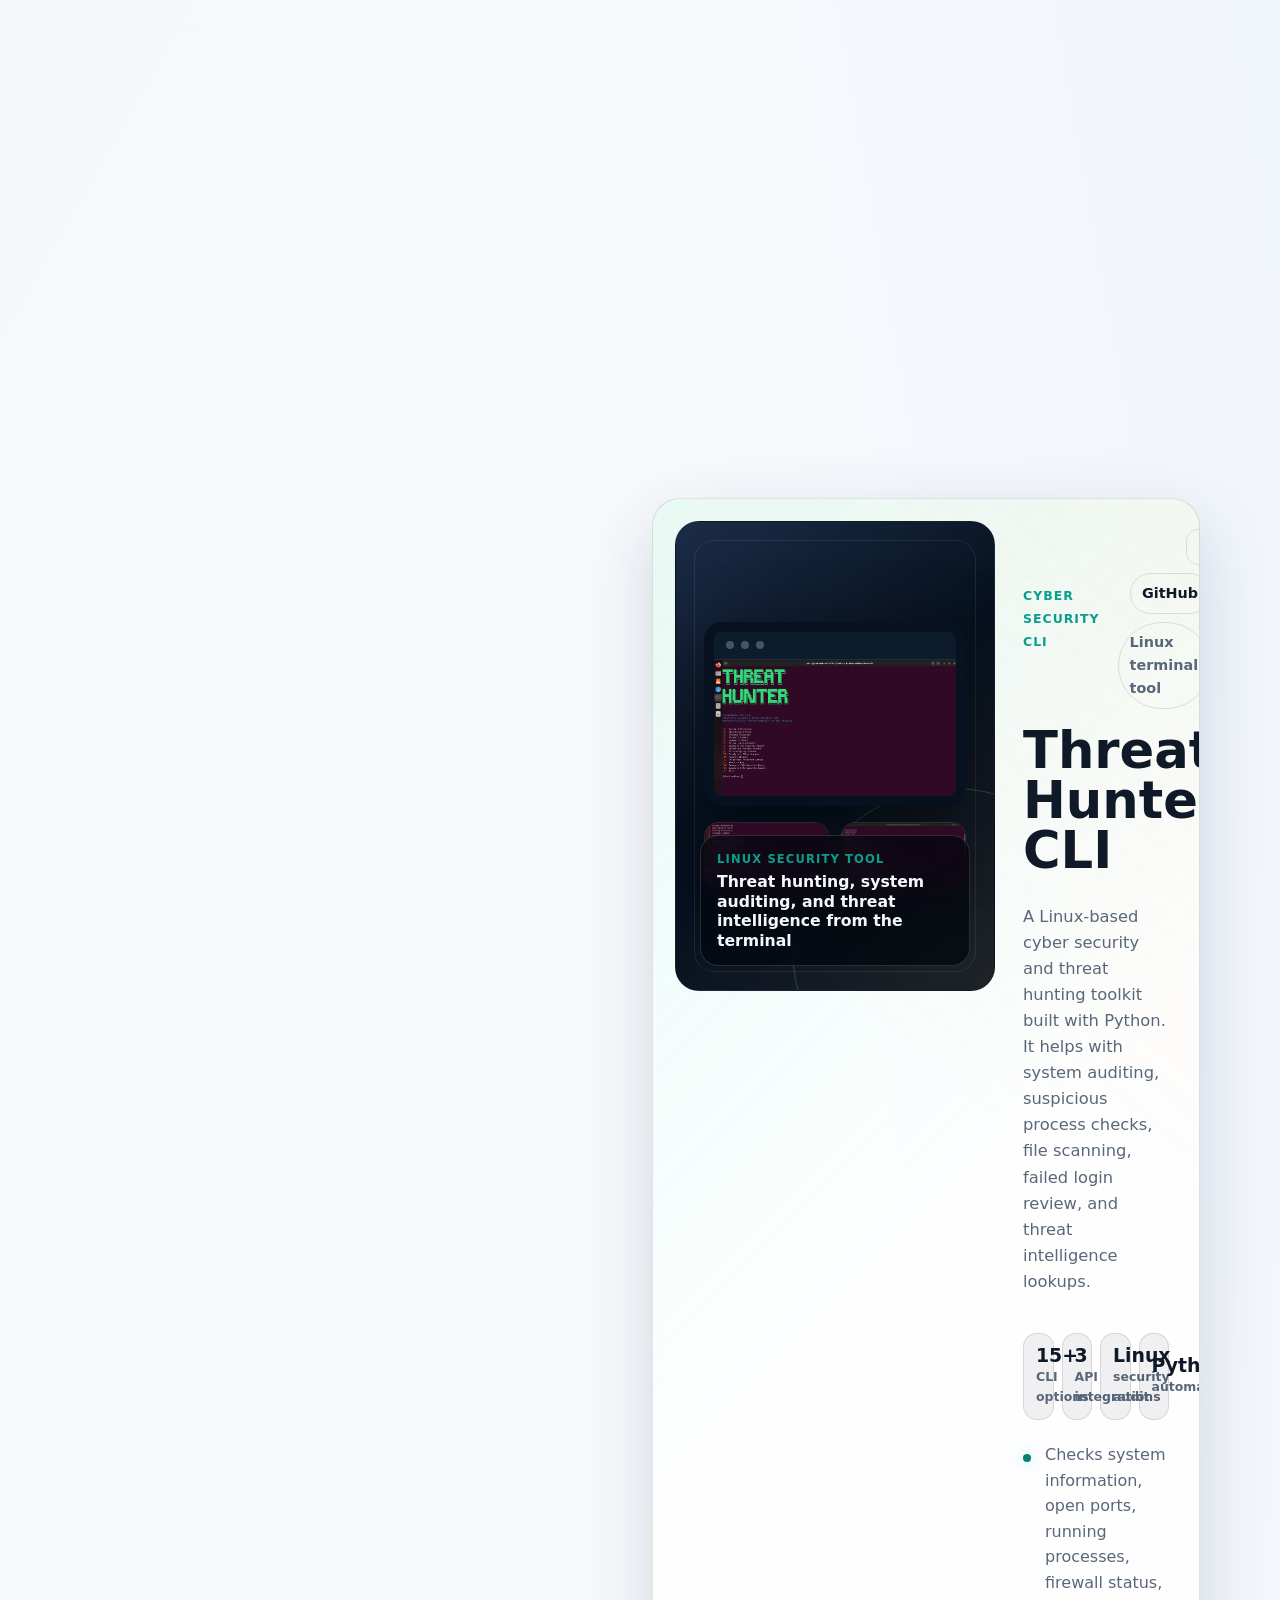
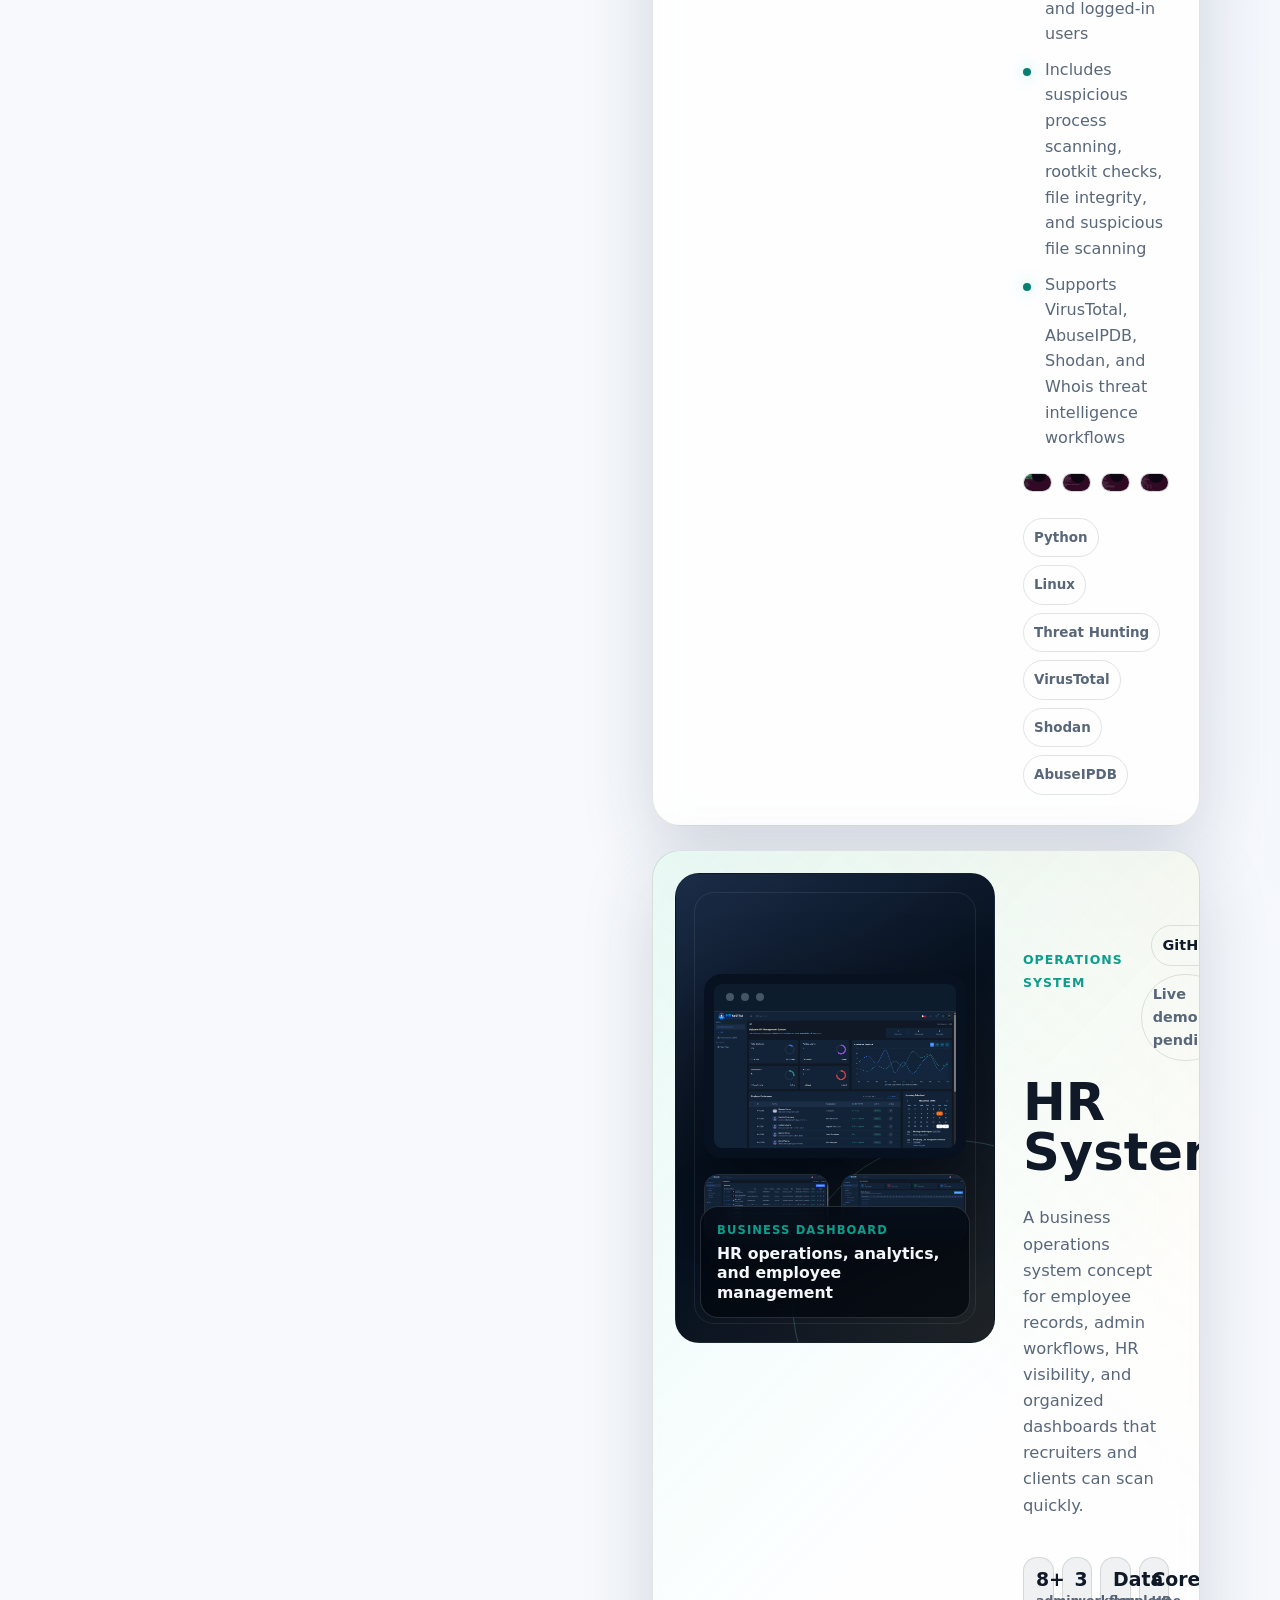
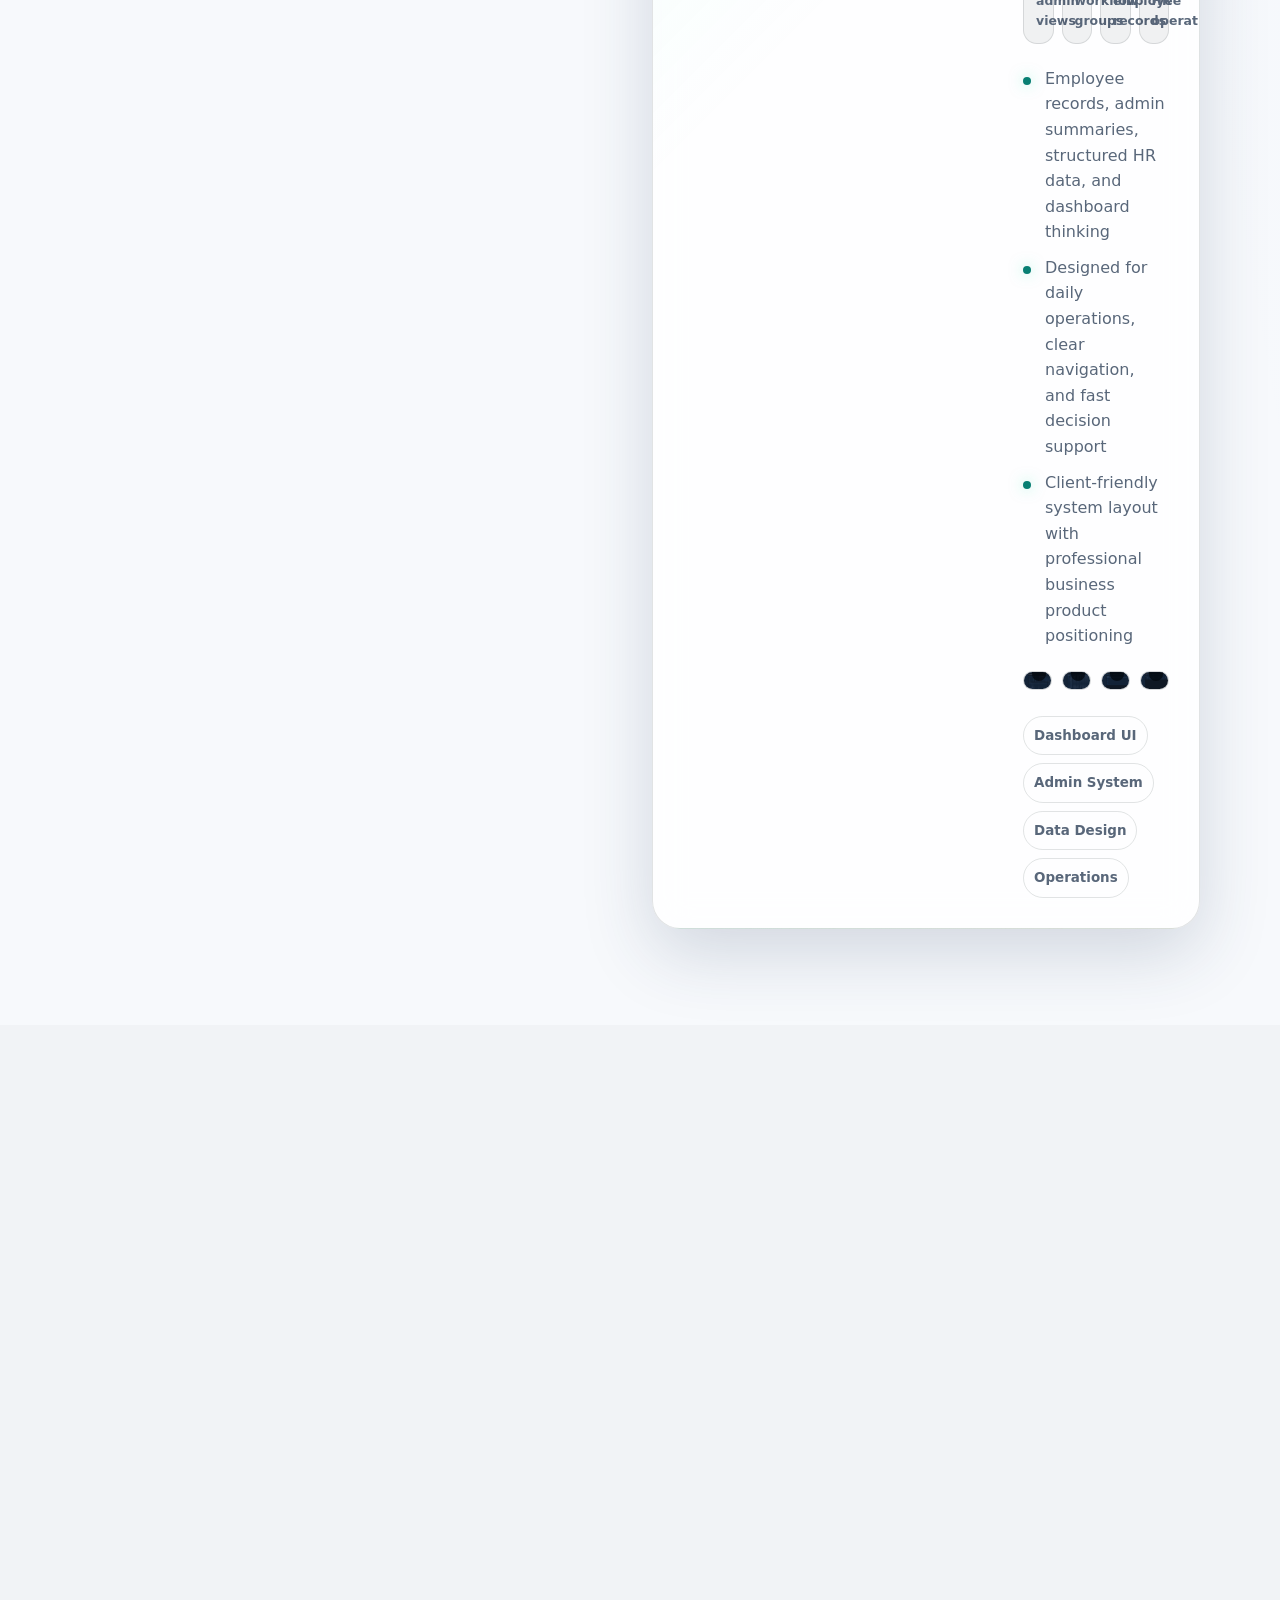
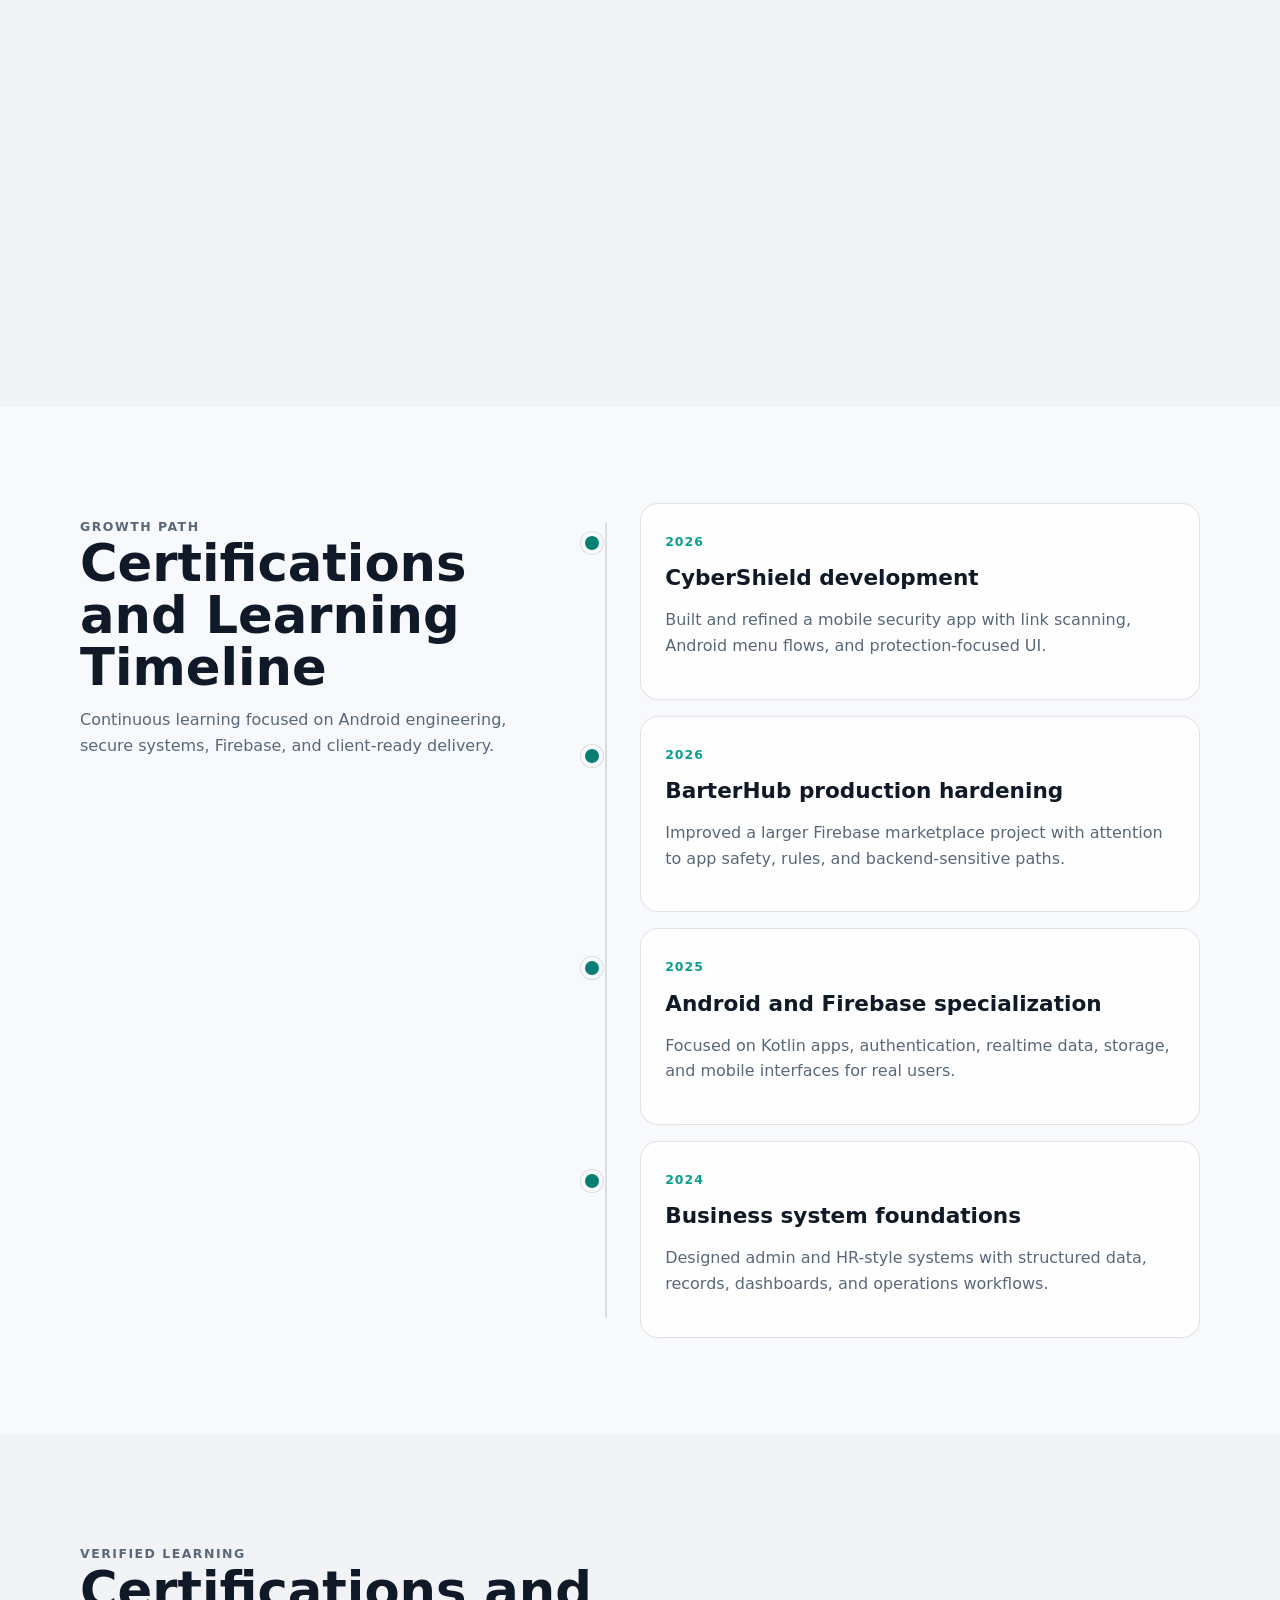
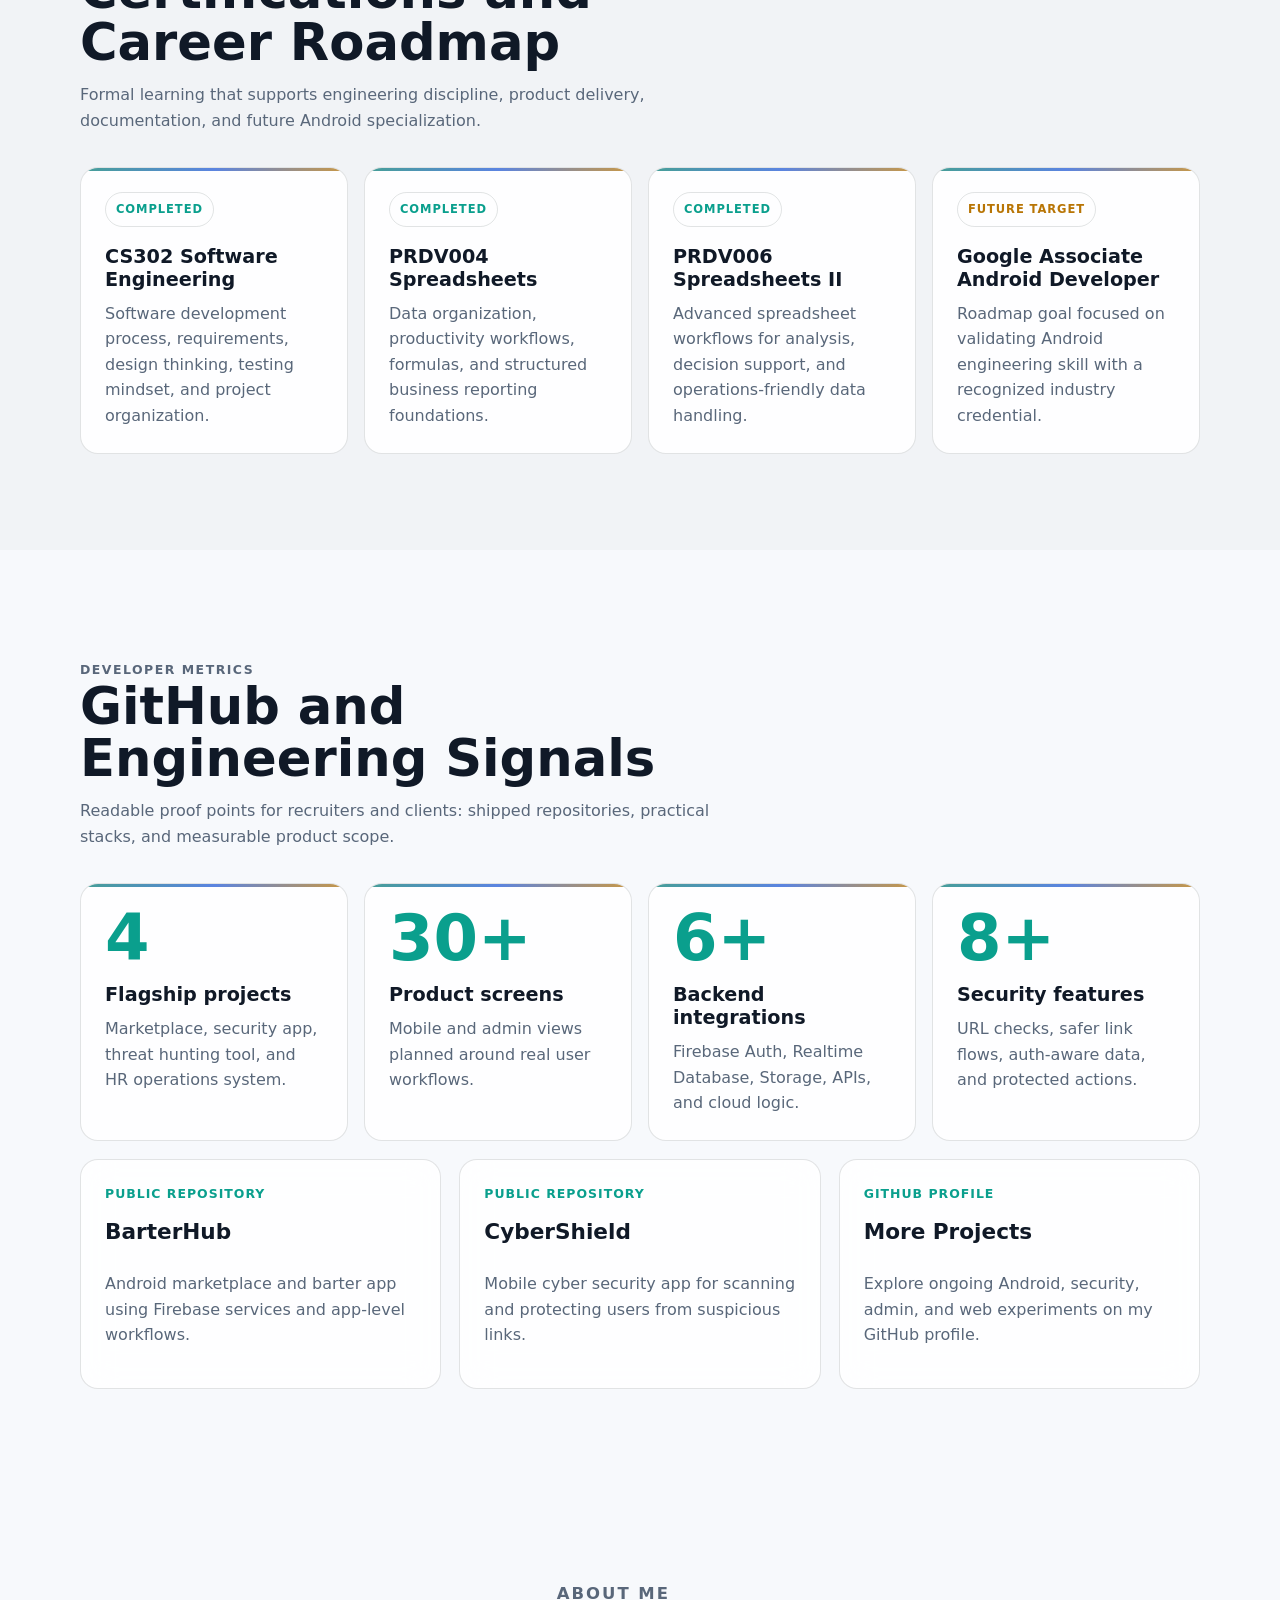
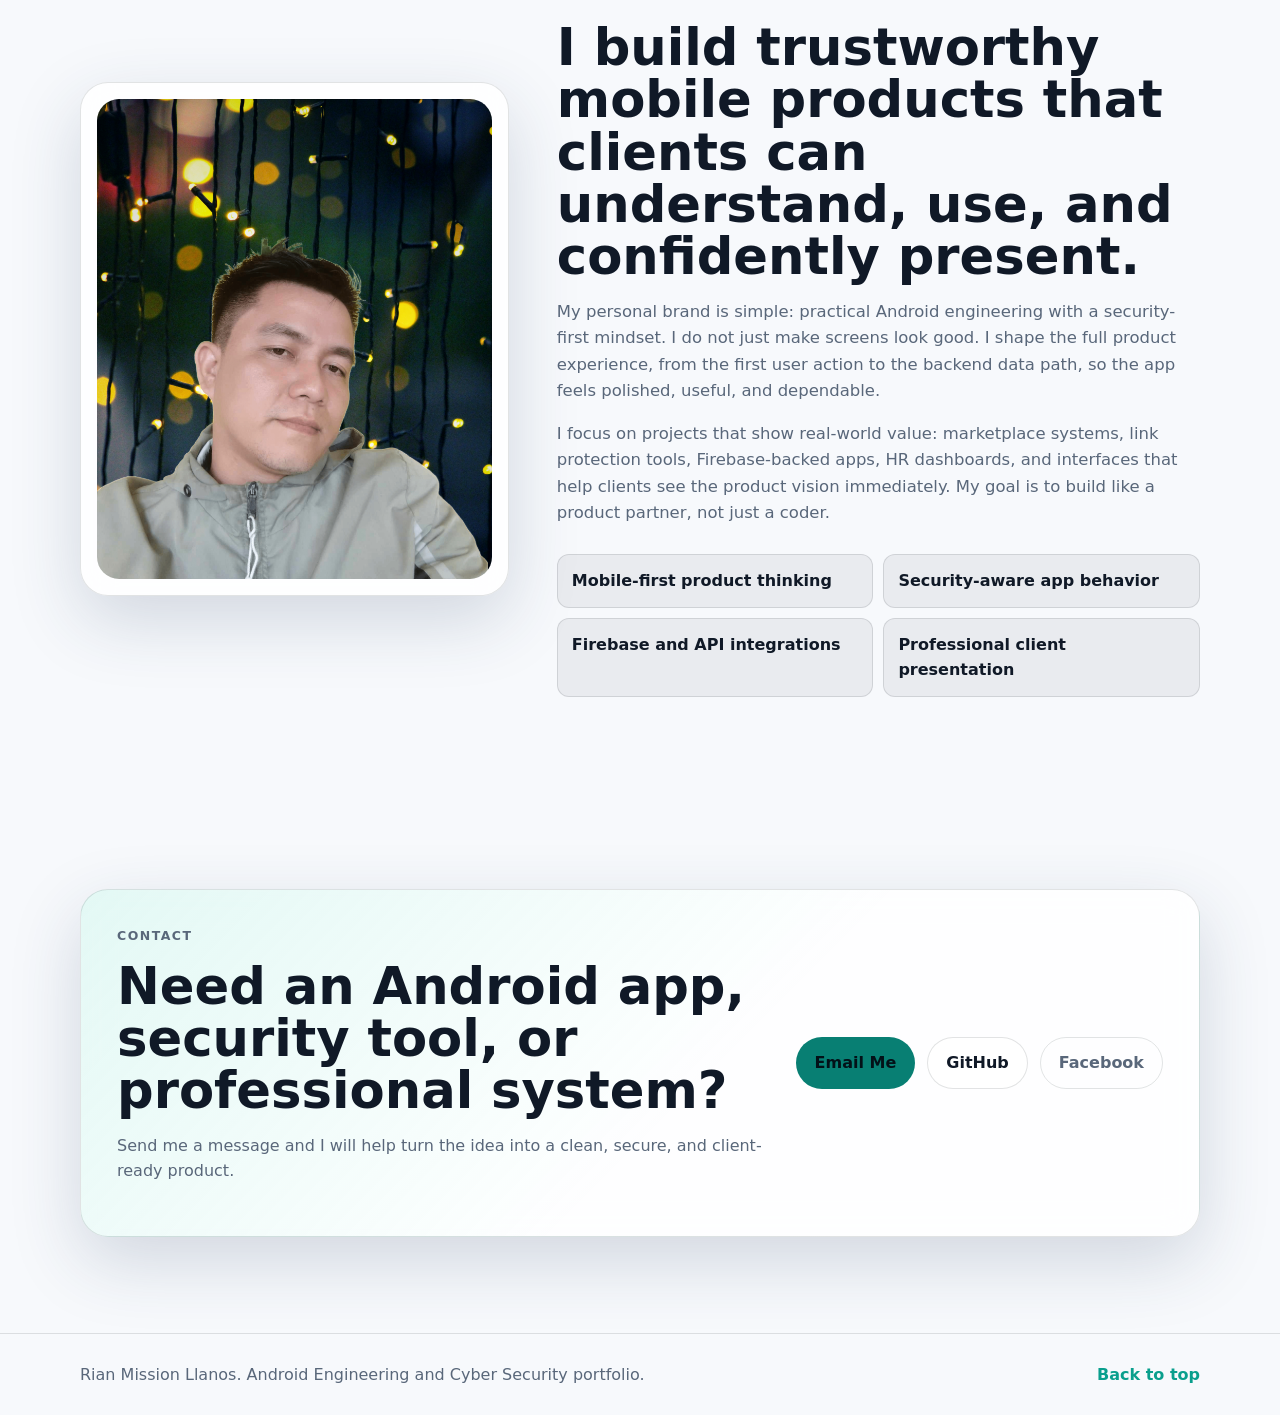
==== commit c17ca743: "Make better clickable Card each Project" ====
--- a/index.html
+++ b/index.html
@@ -145,256 +145,291 @@
         </div>
 
         <div class="showcase-grid">
-          <article class="showcase-card flagship-showcase reveal">
-            <div class="device-stage flagship-stage" aria-label="BarterHub app screenshots">
-              <div class="phone-mockup phone-main">
-                <div class="phone-speaker"></div>
-                <img src="screenshots/barterhub/home.jpg" loading="lazy" alt="BarterHub home marketplace screen">
-              </div>
-              <div class="phone-mockup phone-secondary">
-                <div class="phone-speaker"></div>
-                <img src="screenshots/barterhub/wallet.jpg" loading="lazy" alt="BarterHub wallet screen">
-              </div>
-              <div class="device-caption">
-                <span>Flagship build</span>
-                <strong>Marketplace, wallet, chat, and profile flows</strong>
-              </div>
-            </div>
-
-            <div class="showcase-copy">
-              <div class="project-top">
-                <span class="project-label">Android Marketplace</span>
-                <div class="project-links">
-                  <a href="https://github.com/rainmission123/BarterHub" target="_blank" rel="noreferrer">GitHub</a>
-                  <a aria-disabled="true">Live demo pending</a>
-                </div>
-              </div>
-              <h3>BarterHub</h3>
-              <p>
-                A larger Firebase-backed marketplace and barter product designed around user trust,
-                item discovery, trading flows, wallet-style actions, and admin-sensitive data paths.
-              </p>
-              <div class="achievement-grid">
-                <span><strong>18+</strong> app screens</span>
-                <span><strong>5</strong> Firebase areas</span>
-                <span><strong>Auth</strong> user accounts</span>
-                <span><strong>Core</strong> trades, listings, wallet</span>
-              </div>
-              <ul class="feature-list">
-                <li>Marketplace listings, trade flow, user profile, wallet and notification concepts</li>
-                <li>Realtime Database structure with rule-sensitive admin and user data areas</li>
-                <li>Built for growth: moderation, identity checks, transaction history, and app trust</li>
-              </ul>
-              <div class="project-gallery" aria-label="BarterHub screenshot gallery">
-                <figure><img src="screenshots/barterhub/home.jpg" loading="lazy" alt="BarterHub home"><figcaption>Home</figcaption></figure>
-                <figure><img src="screenshots/barterhub/chat.jpg" loading="lazy" alt="BarterHub chat"><figcaption>Chat</figcaption></figure>
-                <figure><img src="screenshots/barterhub/profile.jpg" loading="lazy" alt="BarterHub profile"><figcaption>Profile</figcaption></figure>
-                <figure><img src="screenshots/barterhub/wallet.jpg" loading="lazy" alt="BarterHub wallet"><figcaption>Wallet</figcaption></figure>
-              </div>
-              <ul class="tag-list">
-                <li>Android</li>
-                <li>Kotlin</li>
-                <li>Firebase Auth</li>
-                <li>Realtime DB</li>
-                <li>Cloud Functions</li>
-              </ul>
-            </div>
-          </article>
-
-          <article class="showcase-card reveal">
-            <div class="device-stage security-stage" aria-label="CyberShield app screenshots">
-              <div class="phone-mockup phone-main">
-                <div class="phone-speaker"></div>
-                <img src="screenshots/cybershield/main.jpg" loading="lazy" alt="CyberShield main scanner screen">
-              </div>
-              <div class="phone-mockup phone-secondary">
-                <div class="phone-speaker"></div>
-                <img src="screenshots/cybershield/result.jpg" loading="lazy" alt="CyberShield scan result screen">
-              </div>
-              <div class="device-caption">
-                <span>Security product</span>
-                <strong>Link scanning, warnings, and scan history</strong>
-              </div>
-            </div>
-
-            <div class="showcase-copy">
-              <div class="project-top">
-                <span class="project-label">Security App</span>
-                <div class="project-links">
-                  <a href="https://github.com/rainmission123/CyberShield" target="_blank" rel="noreferrer">GitHub</a>
-                  <a aria-disabled="true">Live demo pending</a>
-                </div>
-              </div>
-              <h3>CyberShield</h3>
-              <p>
-                A mobile cyber security app focused on scanning suspicious links before users open them,
-                with a polished Android experience and clearer protection-focused actions.
-              </p>
-              <div class="achievement-grid">
-                <span><strong>10+</strong> app screens</span>
-                <span><strong>4</strong> security flows</span>
-                <span><strong>API</strong> URL scanning</span>
-                <span><strong>UX</strong> link protector setup</span>
-              </div>
-              <ul class="feature-list">
-                <li>Suspicious URL scanning through a security API workflow</li>
-                <li>Android link protector setup, scan history, and realtime protection actions</li>
-                <li>Cyber-themed interface refined for clearer professional presentation</li>
-              </ul>
-              <div class="project-gallery" aria-label="CyberShield screenshot gallery">
-                <figure><img src="screenshots/cybershield/main.jpg" loading="lazy" alt="CyberShield main"><figcaption>Main</figcaption></figure>
-                <figure><img src="screenshots/cybershield/result.jpg" loading="lazy" alt="CyberShield result"><figcaption>Result</figcaption></figure>
-                <figure><img src="screenshots/cybershield/history.jpg" loading="lazy" alt="CyberShield history"><figcaption>History</figcaption></figure>
-                <figure><img src="screenshots/cybershield/warning.jpg" loading="lazy" alt="CyberShield warning"><figcaption>Warning</figcaption></figure>
-              </div>
-              <ul class="tag-list">
-                <li>Kotlin</li>
-                <li>Android SDK</li>
-                <li>VirusTotal API</li>
-                <li>Security UX</li>
-              </ul>
-            </div>
-          </article>
-
-          <article class="showcase-card reveal">
-            <div class="device-stage desktop-stage" aria-label="Threat Hunter CLI screenshot">
-              <div class="laptop-mockup">
-                <div class="laptop-bar">
-                  <span></span><span></span><span></span>
-                </div>
-                <img src="screenshots/threat-hunter/main.png" loading="lazy" alt="Threat Hunter CLI terminal menu">
-              </div>
-
-              <div class="desktop-thumbs">
-                <img src="screenshots/threat-hunter/report.jpg" loading="lazy" alt="Report screen">
-                <img src="screenshots/threat-hunter/whois.jpg" loading="lazy" alt="Whois screen">
-              </div>
-
-              <div class="device-caption">
-                <span>Linux Security Tool</span>
-                <strong>Threat hunting, system auditing, and threat intelligence from the terminal</strong>
-              </div>
-            </div>
-
-            <div class="showcase-copy">
-              <div class="project-top">
-                <span class="project-label">Cyber Security CLI</span>
-                <div class="project-links">
-                  <a href="https://github.com/rainmission123/Threat-Hunter-CLI" target="_blank" rel="noreferrer">GitHub</a>
-                  <a aria-disabled="true">Linux terminal tool</a>
-                </div>
-              </div>
-
-              <h3>Threat Hunter CLI</h3>
-
-              <p>
-                A Linux-based cyber security and threat hunting toolkit built with Python.
-                It helps with system auditing, suspicious process checks, file scanning,
-                failed login review, and threat intelligence lookups.
-              </p>
-
-              <div class="achievement-grid">
-                <span><strong>15+</strong> CLI options</span>
-                <span><strong>3</strong> API integrations</span>
-                <span><strong>Linux</strong> security audit</span>
-                <span><strong>Python</strong> automation</span>
-              </div>
-
-              <ul class="feature-list">
-                <li>Checks system information, open ports, running processes, firewall status, and logged-in users</li>
-                <li>Includes suspicious process scanning, rootkit checks, file integrity, and suspicious file scanning</li>
-                <li>Supports VirusTotal, AbuseIPDB, Shodan, and Whois threat intelligence workflows</li>
-              </ul>
-
-              <div class="project-gallery desktop-gallery">
-                <figure>
-                  <img src="screenshots/threat-hunter/main.png" loading="lazy">
-                  <figcaption>Main</figcaption>
-                </figure>
-
-                <figure>
-                  <img src="screenshots/threat-hunter/virustotal.jpg" loading="lazy">
-                  <figcaption>VirusTotal</figcaption>
-                </figure>
-
-                <figure>
-                  <img src="screenshots/threat-hunter/whois.jpg" loading="lazy">
-                  <figcaption>Whois</figcaption>
-                </figure>
-
-                <figure>
-                  <img src="screenshots/threat-hunter/report.jpg" loading="lazy">
-                  <figcaption>Report</figcaption>
-                </figure>
-              </div>
-
-              <ul class="tag-list">
-                <li>Python</li>
-                <li>Linux</li>
-                <li>Threat Hunting</li>
-                <li>VirusTotal</li>
-                <li>Shodan</li>
-                <li>AbuseIPDB</li>
-              </ul>
-            </div>
-          </article>
-
-          <article class="showcase-card reveal">
-            <div class="device-stage desktop-stage" aria-label="HR System desktop screenshots">
-              <div class="laptop-mockup">
-                <div class="laptop-bar">
-                  <span></span><span></span><span></span>
-                </div>
-                <img src="screenshots/hr-system/dashboard.jpg" loading="lazy" alt="HR System dashboard screen">
-              </div>
-              <div class="desktop-thumbs">
-                <img src="screenshots/hr-system/employees.jpg" loading="lazy" alt="HR System employees screen">
-                <img src="screenshots/hr-system/attendance.jpg" loading="lazy" alt="HR System attendance screen">
-              </div>
-              <div class="device-caption">
-                <span>Business dashboard</span>
-                <strong>HR operations, analytics, and employee management</strong>
-              </div>
-            </div>
-
-            <div class="showcase-copy">
-              <div class="project-top">
-                <span class="project-label">Operations System</span>
-                <div class="project-links">
-                  <a href="https://github.com/rainmission123/HR-System-Management" target="_blank" rel="noreferrer">GitHub</a>
-                  <a aria-disabled="true">Live demo pending</a>
-                </div>
-              </div>
-              <h3>HR System</h3>
-              <p>
-                A business operations system concept for employee records, admin workflows,
-                HR visibility, and organized dashboards that recruiters and clients can scan quickly.
-              </p>
-              <div class="achievement-grid">
-                <span><strong>8+</strong> admin views</span>
-                <span><strong>3</strong> workflow groups</span>
-                <span><strong>Data</strong> employee records</span>
-                <span><strong>Core</strong> HR operations</span>
-              </div>
-              <ul class="feature-list">
-                <li>Employee records, admin summaries, structured HR data, and dashboard thinking</li>
-                <li>Designed for daily operations, clear navigation, and fast decision support</li>
-                <li>Client-friendly system layout with professional business product positioning</li>
-              </ul>
-              <div class="project-gallery desktop-gallery" aria-label="HR System screenshot gallery">
-                <figure><img src="screenshots/hr-system/dashboard.jpg" loading="lazy" alt="HR System dashboard"><figcaption>Dashboard</figcaption></figure>
-                <figure><img src="screenshots/hr-system/employees.jpg" loading="lazy" alt="HR System employees"><figcaption>Employees</figcaption></figure>
-                <figure><img src="screenshots/hr-system/attendance.jpg" loading="lazy" alt="HR System attendance"><figcaption>Attendance</figcaption></figure>
-                <figure><img src="screenshots/hr-system/leave.jpg" loading="lazy" alt="HR System leave"><figcaption>Leave</figcaption></figure>
-              </div>
-              <ul class="tag-list">
-                <li>Dashboard UI</li>
-                <li>Admin System</li>
-                <li>Data Design</li>
-                <li>Operations</li>
-              </ul>
-            </div>
-          </article>
+
+          <!-- BarterHub Project -->
+          <a href="https://github.com/rainmission123/BarterHub"
+            target="_blank"
+            rel="noreferrer"
+            class="project-card-link">
+
+              <article class="showcase-card flagship-showcase reveal">
+                <div class="device-stage flagship-stage" aria-label="BarterHub app screenshots">
+                  <div class="phone-mockup phone-main">
+                    <div class="phone-speaker"></div>
+                    <img src="screenshots/barterhub/home.jpg" loading="lazy" alt="BarterHub home marketplace screen">
+                  </div>
+                  <div class="phone-mockup phone-secondary">
+                    <div class="phone-speaker"></div>
+                    <img src="screenshots/barterhub/wallet.jpg" loading="lazy" alt="BarterHub wallet screen">
+                  </div>
+                  <div class="device-caption">
+                    <span>Flagship build</span>
+                    <strong>Marketplace, wallet, chat, and profile flows</strong>
+                  </div>
+                </div>
+
+                <div class="showcase-copy">
+                  <div class="project-top">
+                    <span class="project-label">Android Marketplace</span>
+                    <div class="project-links">
+                      <a href="https://github.com/rainmission123/BarterHub" target="_blank" rel="noreferrer">GitHub</a>
+                      <a aria-disabled="true">Live demo pending</a>
+                    </div>
+                  </div>
+                  <h3>BarterHub</h3>
+                  <p>
+                    A larger Firebase-backed marketplace and barter product designed around user trust,
+                    item discovery, trading flows, wallet-style actions, and admin-sensitive data paths.
+                  </p>
+                  <div class="achievement-grid">
+                    <span><strong>18+</strong> app screens</span>
+                    <span><strong>5</strong> Firebase areas</span>
+                    <span><strong>Auth</strong> user accounts</span>
+                    <span><strong>Core</strong> trades, listings, wallet</span>
+                  </div>
+                  <ul class="feature-list">
+                    <li>Marketplace listings, trade flow, user profile, wallet and notification concepts</li>
+                    <li>Realtime Database structure with rule-sensitive admin and user data areas</li>
+                    <li>Built for growth: moderation, identity checks, transaction history, and app trust</li>
+                  </ul>
+                  <div class="project-gallery" aria-label="BarterHub screenshot gallery">
+                    <figure><img src="screenshots/barterhub/home.jpg" loading="lazy" alt="BarterHub home"><figcaption>Home</figcaption></figure>
+                    <figure><img src="screenshots/barterhub/chat.jpg" loading="lazy" alt="BarterHub chat"><figcaption>Chat</figcaption></figure>
+                    <figure><img src="screenshots/barterhub/profile.jpg" loading="lazy" alt="BarterHub profile"><figcaption>Profile</figcaption></figure>
+                    <figure><img src="screenshots/barterhub/wallet.jpg" loading="lazy" alt="BarterHub wallet"><figcaption>Wallet</figcaption></figure>
+                  </div>
+                  <ul class="tag-list">
+                    <li>Android</li>
+                    <li>Kotlin</li>
+                    <li>Firebase Auth</li>
+                    <li>Realtime DB</li>
+                    <li>Cloud Functions</li>
+                  </ul>
+                </div>
+              </article>
+          </a>
+
+          <!-- CyberShield Project -->
+          <a href="https://github.com/rainmission123/CyberShield.git"
+            target="_blank"
+            rel="noreferrer"
+            class="project-card-link">
+
+              <article class="showcase-card reveal">
+                <div class="device-stage security-stage" aria-label="CyberShield app screenshots">
+                  <div class="phone-mockup phone-main">
+                    <div class="phone-speaker"></div>
+                    <img src="screenshots/cybershield/main.jpg" loading="lazy" alt="CyberShield main scanner screen">
+                  </div>
+                  <div class="phone-mockup phone-secondary">
+                    <div class="phone-speaker"></div>
+                    <img src="screenshots/cybershield/result.jpg" loading="lazy" alt="CyberShield scan result screen">
+                  </div>
+                  <div class="device-caption">
+                    <span>Security product</span>
+                    <strong>Link scanning, warnings, and scan history</strong>
+                  </div>
+                </div>
+
+                <div class="showcase-copy">
+                  <div class="project-top">
+                    <span class="project-label">Security App</span>
+                    <div class="project-links">
+                      <a href="https://github.com/rainmission123/CyberShield" target="_blank" rel="noreferrer">GitHub</a>
+                      <a aria-disabled="true">Live demo pending</a>
+                    </div>
+                  </div>
+                  <h3>CyberShield</h3>
+                  <p>
+                    A mobile cyber security app focused on scanning suspicious links before users open them,
+                    with a polished Android experience and clearer protection-focused actions.
+                  </p>
+                  <div class="achievement-grid">
+                    <span><strong>10+</strong> app screens</span>
+                    <span><strong>4</strong> security flows</span>
+                    <span><strong>API</strong> URL scanning</span>
+                    <span><strong>UX</strong> link protector setup</span>
+                  </div>
+                  <ul class="feature-list">
+                    <li>Suspicious URL scanning through a security API workflow</li>
+                    <li>Android link protector setup, scan history, and realtime protection actions</li>
+                    <li>Cyber-themed interface refined for clearer professional presentation</li>
+                  </ul>
+                  <div class="project-gallery" aria-label="CyberShield screenshot gallery">
+                    <figure><img src="screenshots/cybershield/main.jpg" loading="lazy" alt="CyberShield main"><figcaption>Main</figcaption></figure>
+                    <figure><img src="screenshots/cybershield/result.jpg" loading="lazy" alt="CyberShield result"><figcaption>Result</figcaption></figure>
+                    <figure><img src="screenshots/cybershield/history.jpg" loading="lazy" alt="CyberShield history"><figcaption>History</figcaption></figure>
+                    <figure><img src="screenshots/cybershield/warning.jpg" loading="lazy" alt="CyberShield warning"><figcaption>Warning</figcaption></figure>
+                  </div>
+                  <ul class="tag-list">
+                    <li>Kotlin</li>
+                    <li>Android SDK</li>
+                    <li>VirusTotal API</li>
+                    <li>Security UX</li>
+                  </ul>
+                </div>
+              </article>
+          </a>
+
+          <!-- Threat Hunter CLI Project -->
+          <a href="https://github.com/rainmission123/Threat-Hunter-CLI.git"
+            target="_blank"
+            rel="noreferrer"
+            class="project-card-link">
+
+              <article class="showcase-card reveal">
+                <div class="device-stage desktop-stage" aria-label="Threat Hunter CLI screenshot">
+                  <div class="laptop-mockup">
+                    <div class="laptop-bar">
+                      <span></span><span></span><span></span>
+                    </div>
+                    <img src="screenshots/threat-hunter/main.png" loading="lazy" alt="Threat Hunter CLI terminal menu">
+                  </div>
+
+                  <div class="desktop-thumbs">
+                    <img src="screenshots/threat-hunter/virustotal.jpg"
+                        loading="lazy"
+                        alt="VirusTotal screen">
+
+                    <img src="screenshots/threat-hunter/whois.jpg"
+                        loading="lazy"
+                        alt="Whois screen">
+                  </div>
+
+                  <div class="device-caption">
+                    <span>Linux Security Tool</span>
+                    <strong>Threat hunting, system auditing, and threat intelligence from the terminal</strong>
+                  </div>
+                </div>
+
+                <div class="showcase-copy">
+                  <div class="project-top">
+                    <span class="project-label">Cyber Security CLI</span>
+                    <div class="project-links">
+                      <a href="https://github.com/rainmission123/Threat-Hunter-CLI" target="_blank" rel="noreferrer">GitHub</a>
+                      <a aria-disabled="true">Linux terminal tool</a>
+                    </div>
+                  </div>
+
+                  <h3>Threat Hunter CLI</h3>
+
+                  <p>
+                    A Linux-based cyber security and threat hunting toolkit built with Python.
+                    It helps with system auditing, suspicious process checks, file scanning,
+                    failed login review, and threat intelligence lookups.
+                  </p>
+
+                  <div class="achievement-grid">
+                    <span><strong>15+</strong> CLI options</span>
+                    <span><strong>3</strong> API integrations</span>
+                    <span><strong>Linux</strong> security audit</span>
+                    <span><strong>Python</strong> automation</span>
+                  </div>
+
+                  <ul class="feature-list">
+                    <li>Checks system information, open ports, running processes, firewall status, and logged-in users</li>
+                    <li>Includes suspicious process scanning, rootkit checks, file integrity, and suspicious file scanning</li>
+                    <li>Supports VirusTotal, AbuseIPDB, Shodan, and Whois threat intelligence workflows</li>
+                  </ul>
+
+                  <div class="project-gallery desktop-gallery">
+                    <figure>
+                      <img src="screenshots/threat-hunter/main.png" loading="lazy">
+                      <figcaption>Main</figcaption>
+                    </figure>
+
+                    <figure>
+                      <img src="screenshots/threat-hunter/virustotal.jpg" loading="lazy">
+                      <figcaption>VirusTotal</figcaption>
+                    </figure>
+
+                    <figure>
+                      <img src="screenshots/threat-hunter/whois.jpg" loading="lazy">
+                      <figcaption>Whois</figcaption>
+                    </figure>
+
+                    <figure>
+                      <img src="screenshots/threat-hunter/report.jpg" loading="lazy">
+                      <figcaption>Report</figcaption>
+                    </figure>
+                  </div>
+
+                  <ul class="tag-list">
+                    <li>Python</li>
+                    <li>Linux</li>
+                    <li>Threat Hunting</li>
+                    <li>VirusTotal</li>
+                    <li>Shodan</li>
+                    <li>AbuseIPDB</li>
+                  </ul>
+                </div>
+              </article>
+          </a>
+
+          <!-- HR System Project -->
+          <a href="https://github.com/rainmission123/HR-System-Management.git"
+            target="_blank"
+            rel="noreferrer"
+            class="project-card-link">
+
+              <article class="showcase-card reveal">
+                <div class="device-stage desktop-stage" aria-label="HR System desktop screenshots">
+                  <div class="laptop-mockup">
+                    <div class="laptop-bar">
+                      <span></span><span></span><span></span>
+                    </div>
+                    <img src="screenshots/hr-system/dashboard.jpg" loading="lazy" alt="HR System dashboard screen">
+                  </div>
+                  <div class="desktop-thumbs">
+                    <img src="screenshots/hr-system/employees.jpg" loading="lazy" alt="HR System employees screen">
+                    <img src="screenshots/hr-system/attendance.jpg" loading="lazy" alt="HR System attendance screen">
+                  </div>
+                  <div class="device-caption">
+                    <span>Business dashboard</span>
+                    <strong>HR operations, analytics, and employee management</strong>
+                  </div>
+                </div>
+
+                <div class="showcase-copy">
+                  <div class="project-top">
+                    <span class="project-label">Operations System</span>
+                    <div class="project-links">
+                      <a href="https://github.com/rainmission123/HR-System-Management" target="_blank" rel="noreferrer">GitHub</a>
+                      <a aria-disabled="true">Live demo pending</a>
+                    </div>
+                  </div>
+                  <h3>HR System</h3>
+                  <p>
+                    A business operations system concept for employee records, admin workflows,
+                    HR visibility, and organized dashboards that recruiters and clients can scan quickly.
+                  </p>
+                  <div class="achievement-grid">
+                    <span><strong>8+</strong> admin views</span>
+                    <span><strong>3</strong> workflow groups</span>
+                    <span><strong>Data</strong> employee records</span>
+                    <span><strong>Core</strong> HR operations</span>
+                  </div>
+                  <ul class="feature-list">
+                    <li>Employee records, admin summaries, structured HR data, and dashboard thinking</li>
+                    <li>Designed for daily operations, clear navigation, and fast decision support</li>
+                    <li>Client-friendly system layout with professional business product positioning</li>
+                  </ul>
+                  <div class="project-gallery desktop-gallery" aria-label="HR System screenshot gallery">
+                    <figure><img src="screenshots/hr-system/dashboard.jpg" loading="lazy" alt="HR System dashboard"><figcaption>Dashboard</figcaption></figure>
+                    <figure><img src="screenshots/hr-system/employees.jpg" loading="lazy" alt="HR System employees"><figcaption>Employees</figcaption></figure>
+                    <figure><img src="screenshots/hr-system/attendance.jpg" loading="lazy" alt="HR System attendance"><figcaption>Attendance</figcaption></figure>
+                    <figure><img src="screenshots/hr-system/leave.jpg" loading="lazy" alt="HR System leave"><figcaption>Leave</figcaption></figure>
+                  </div>
+                  <ul class="tag-list">
+                    <li>Dashboard UI</li>
+                    <li>Admin System</li>
+                    <li>Data Design</li>
+                    <li>Operations</li>
+                  </ul>
+                </div>
+              </article>
+          </a>
+
         </div>
       </div>
     </section>
--- a/style.css
+++ b/style.css
@@ -498,7 +498,19 @@
 
 .showcase-grid {
   display: grid;
-  gap: 26px;
+  grid-template-columns: repeat(2, minmax(0, 1fr));
+  gap: 24px;
+}
+
+.project-card-link {
+  display: block;
+  color: inherit;
+  text-decoration: none;
+}
+
+.project-card-link:hover {
+  color: inherit;
+  text-decoration: none;
 }
 
 .showcase-card {
@@ -1249,6 +1261,11 @@
 }
 
 @media (max-width: 980px) {
+
+  .showcase-grid {
+    grid-template-columns: 1fr;
+  }
+
   .section {
     padding: 76px 0;
   }
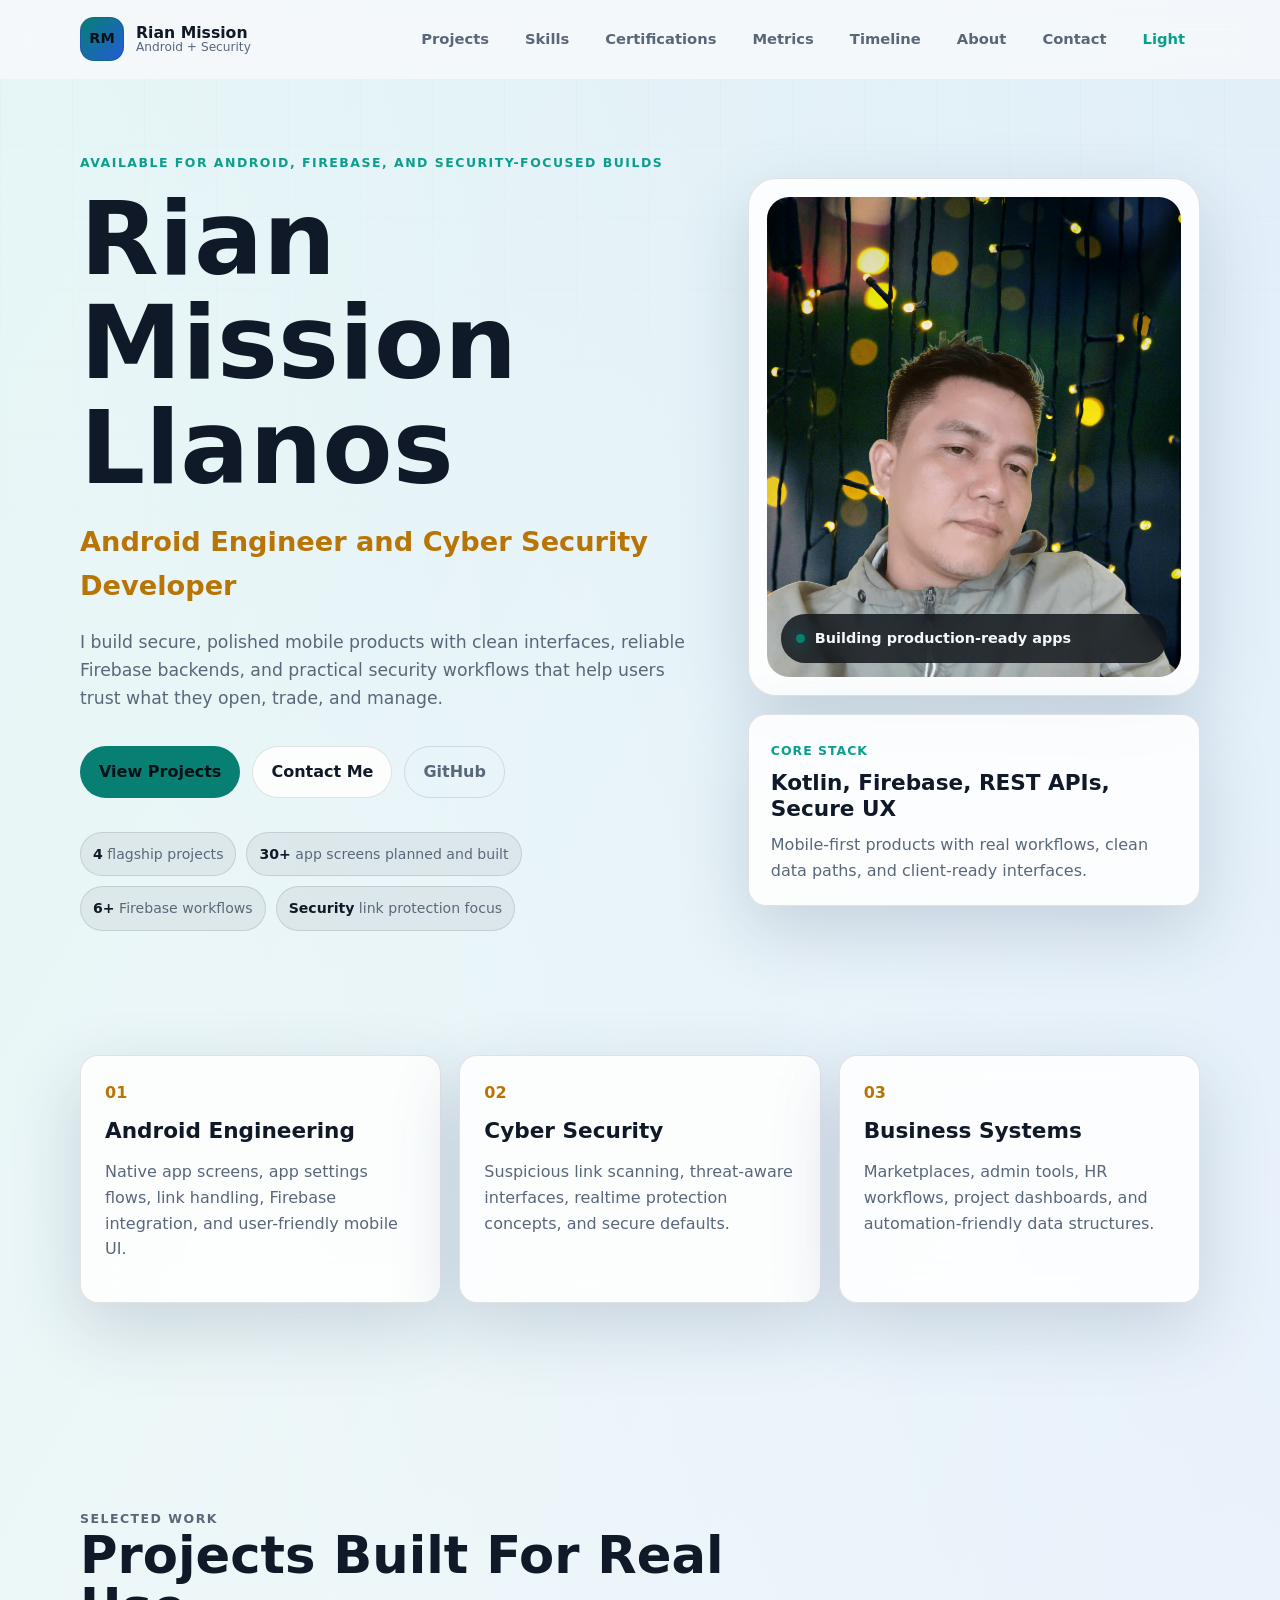
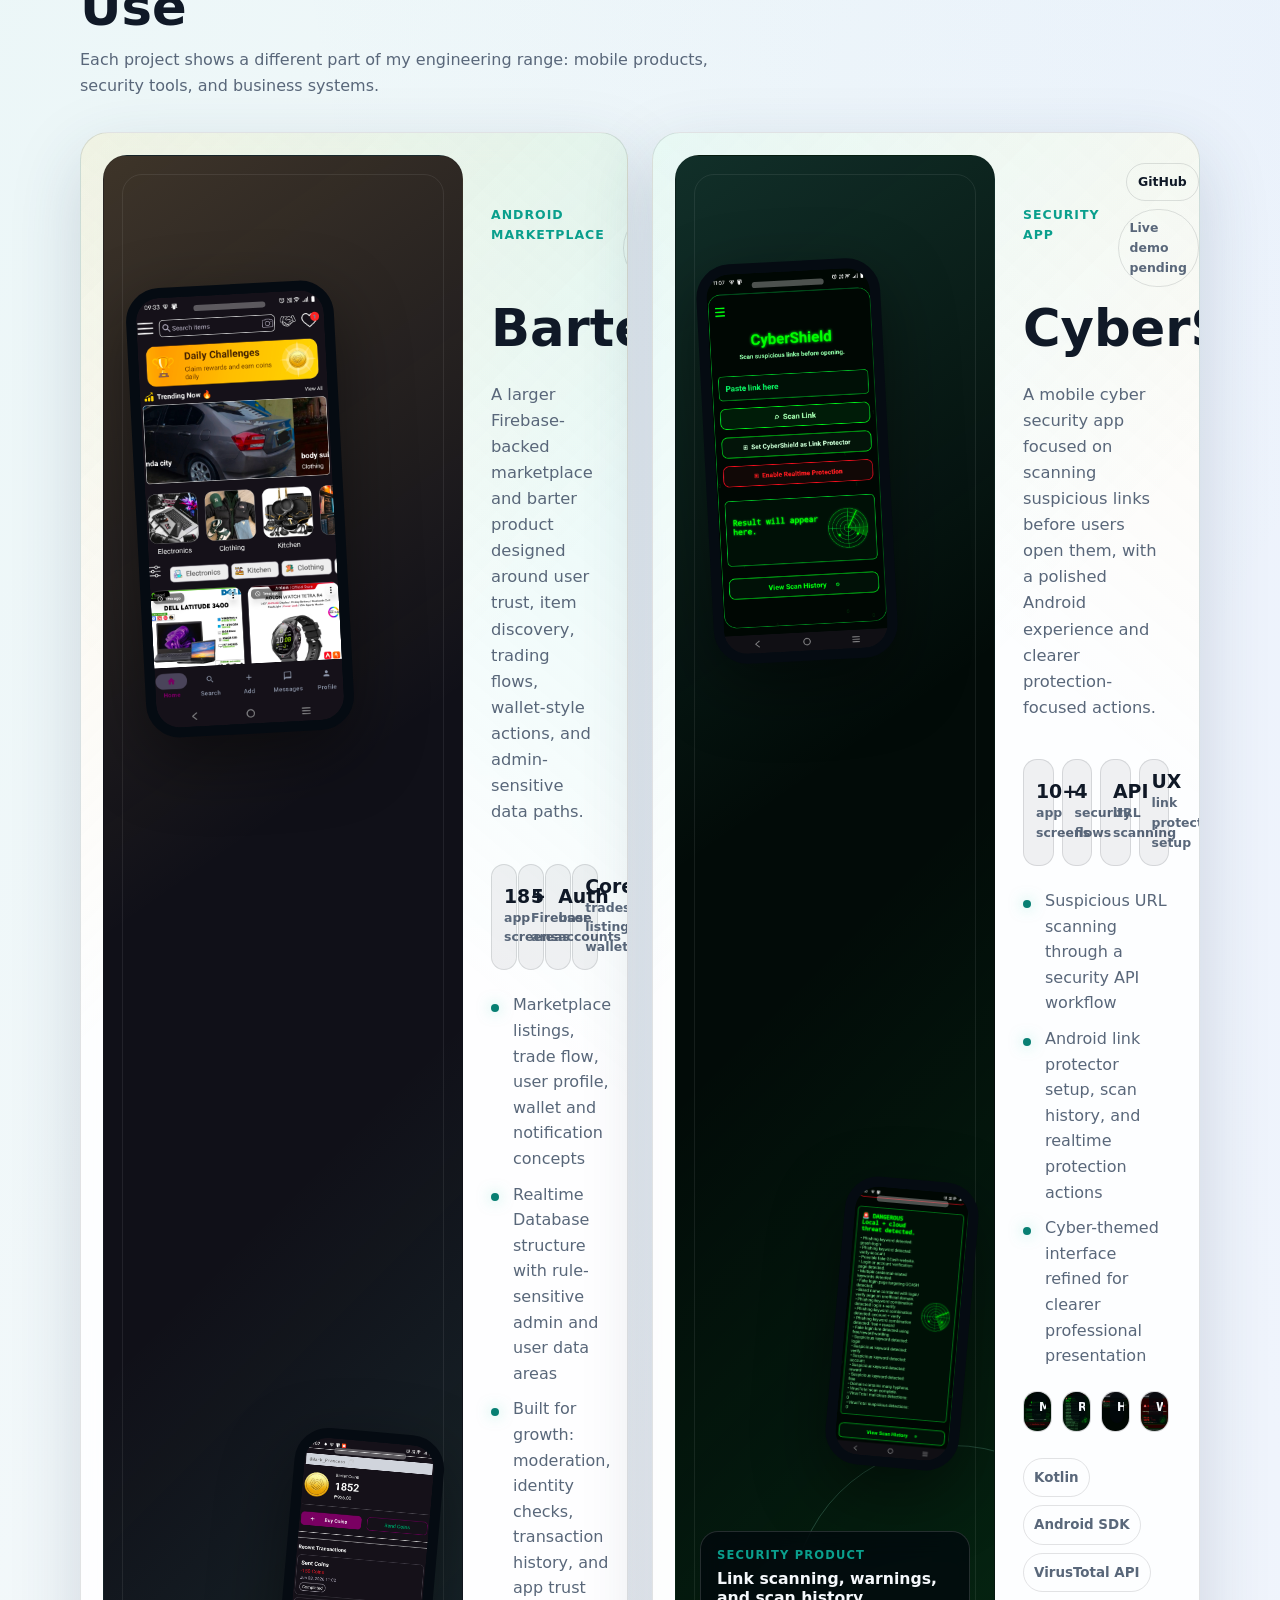
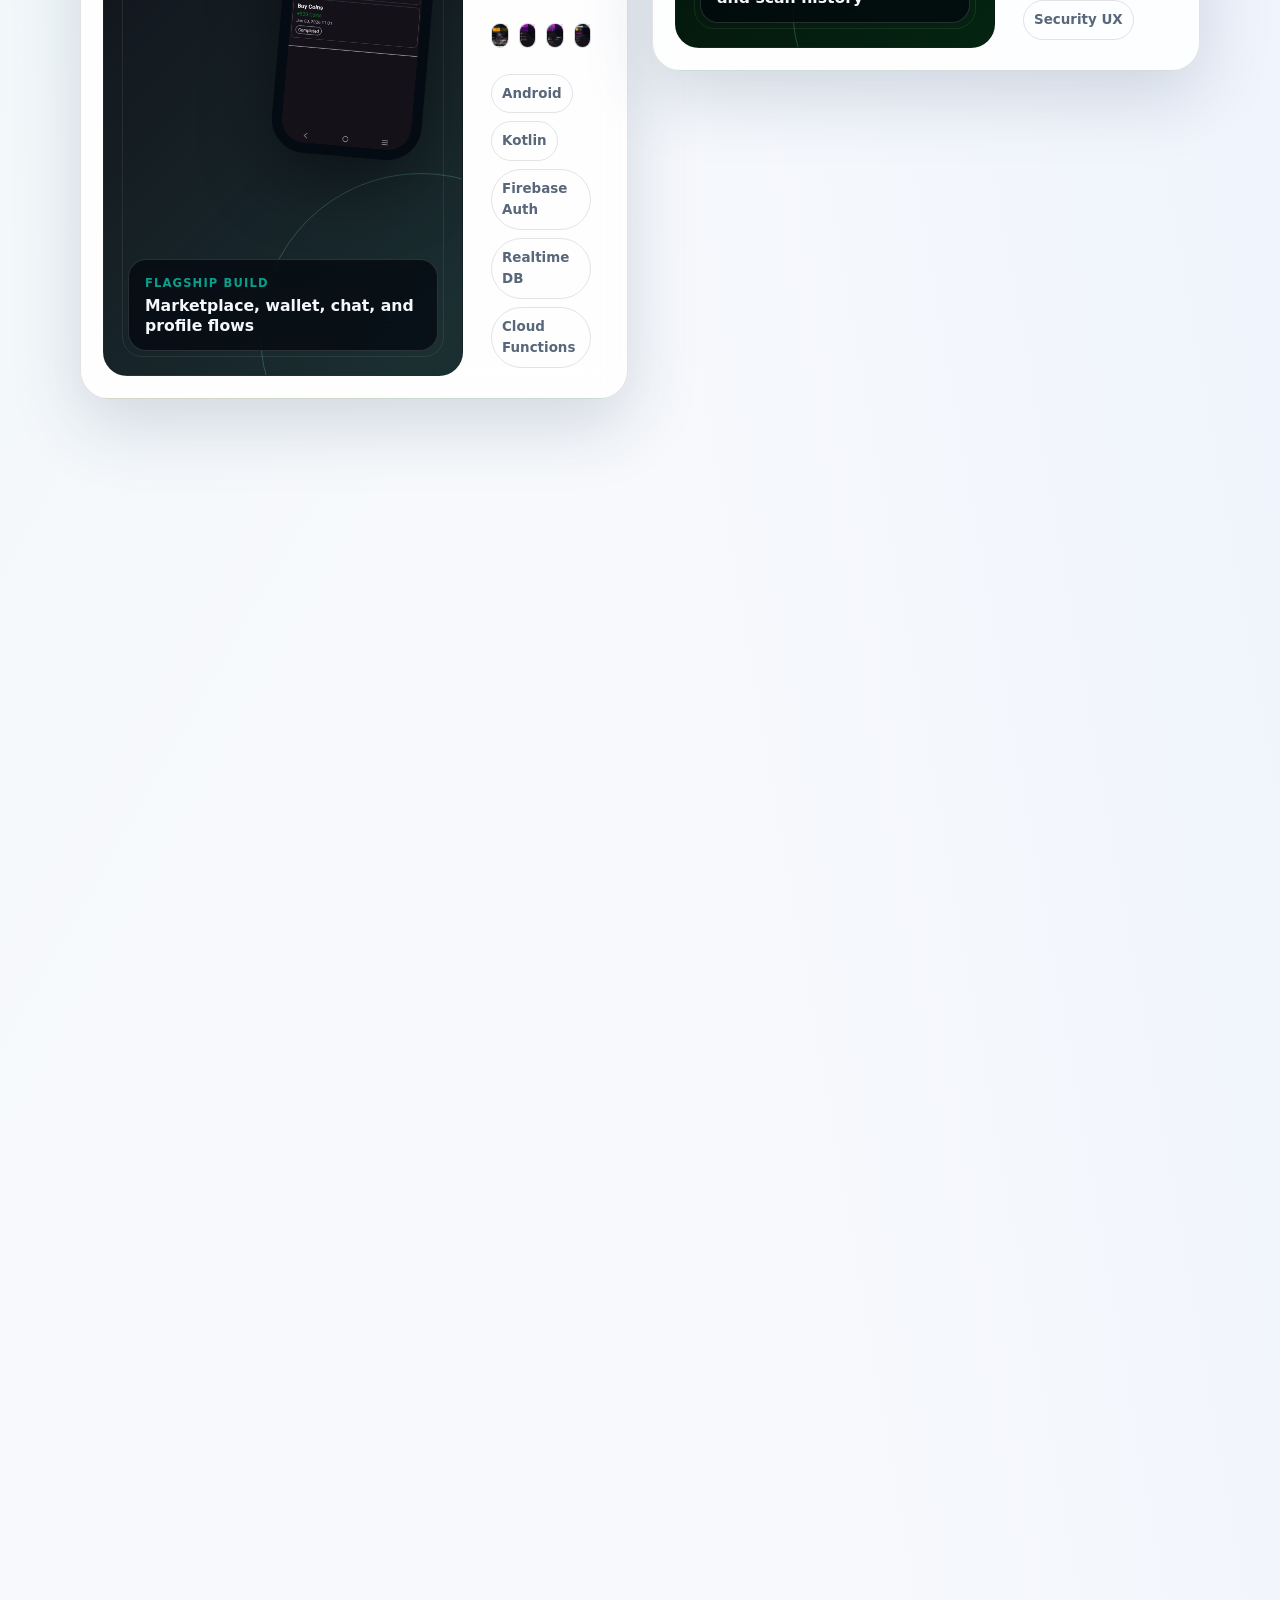
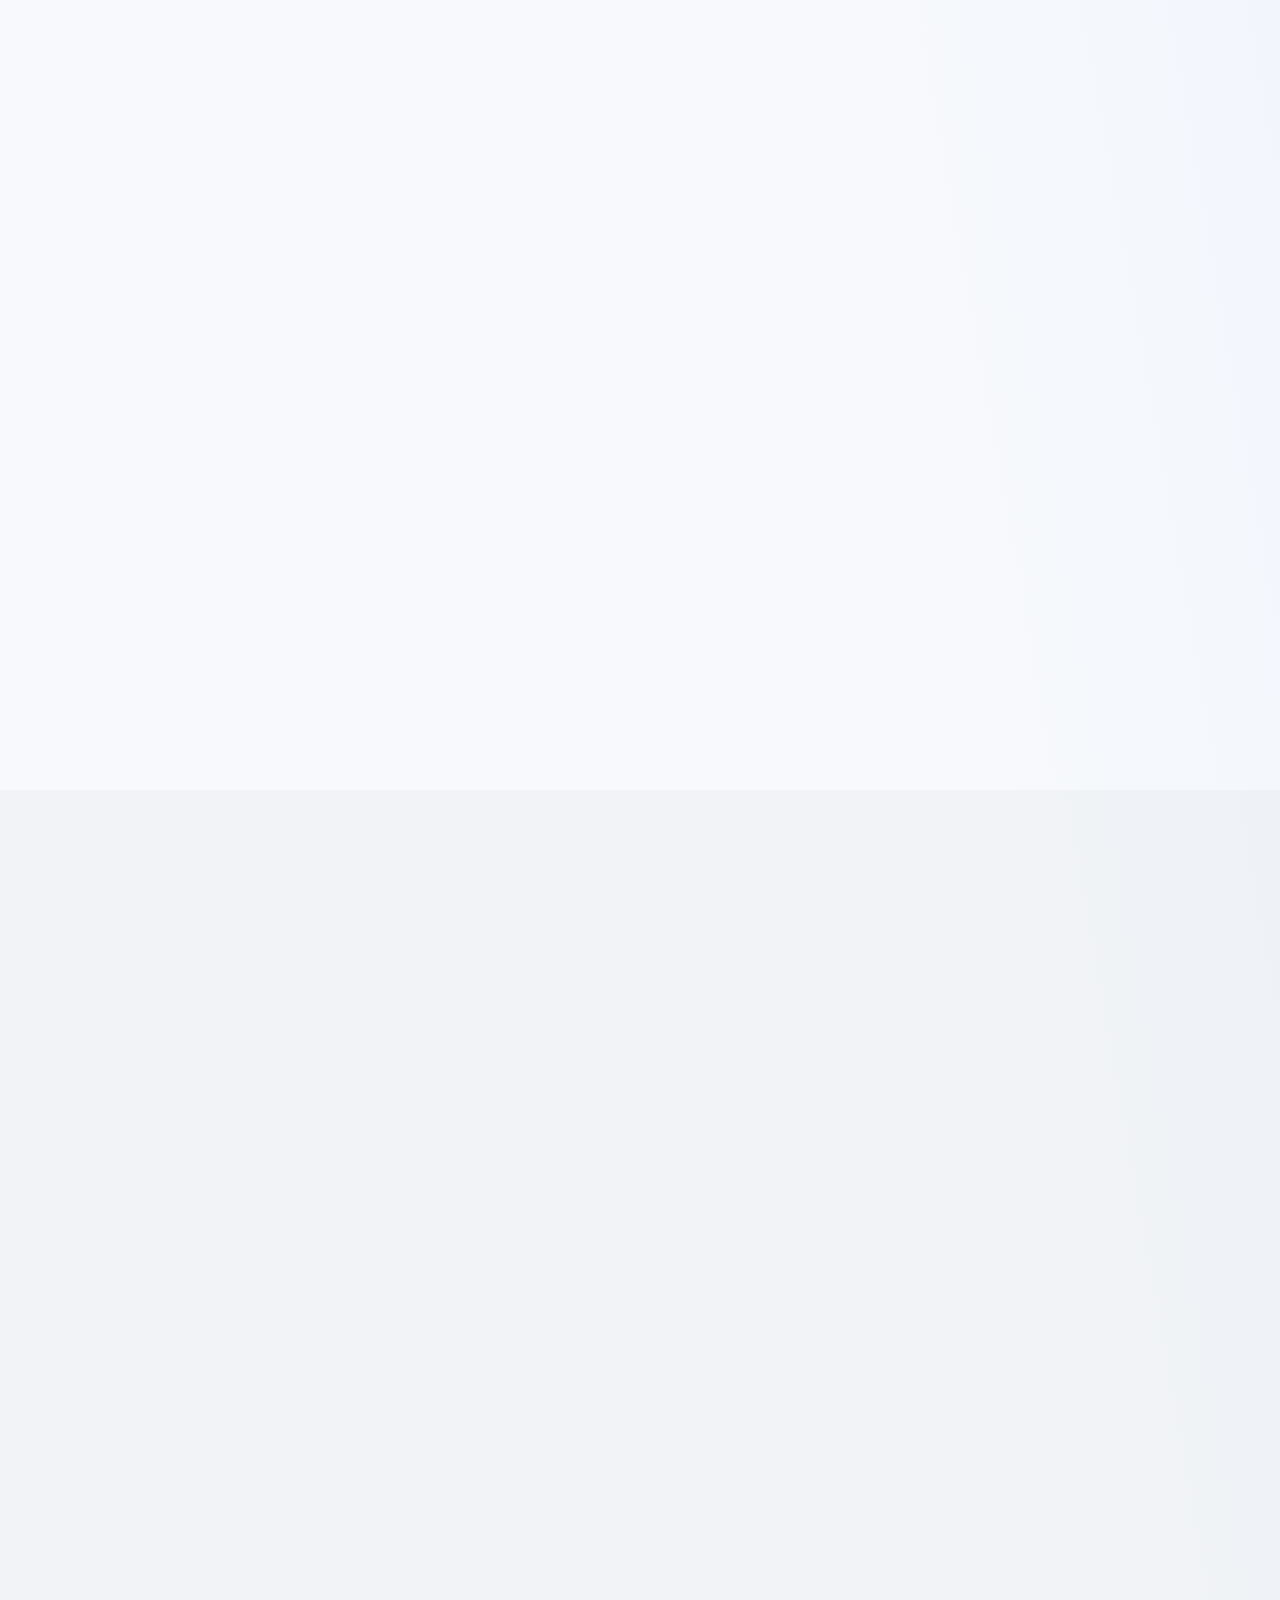
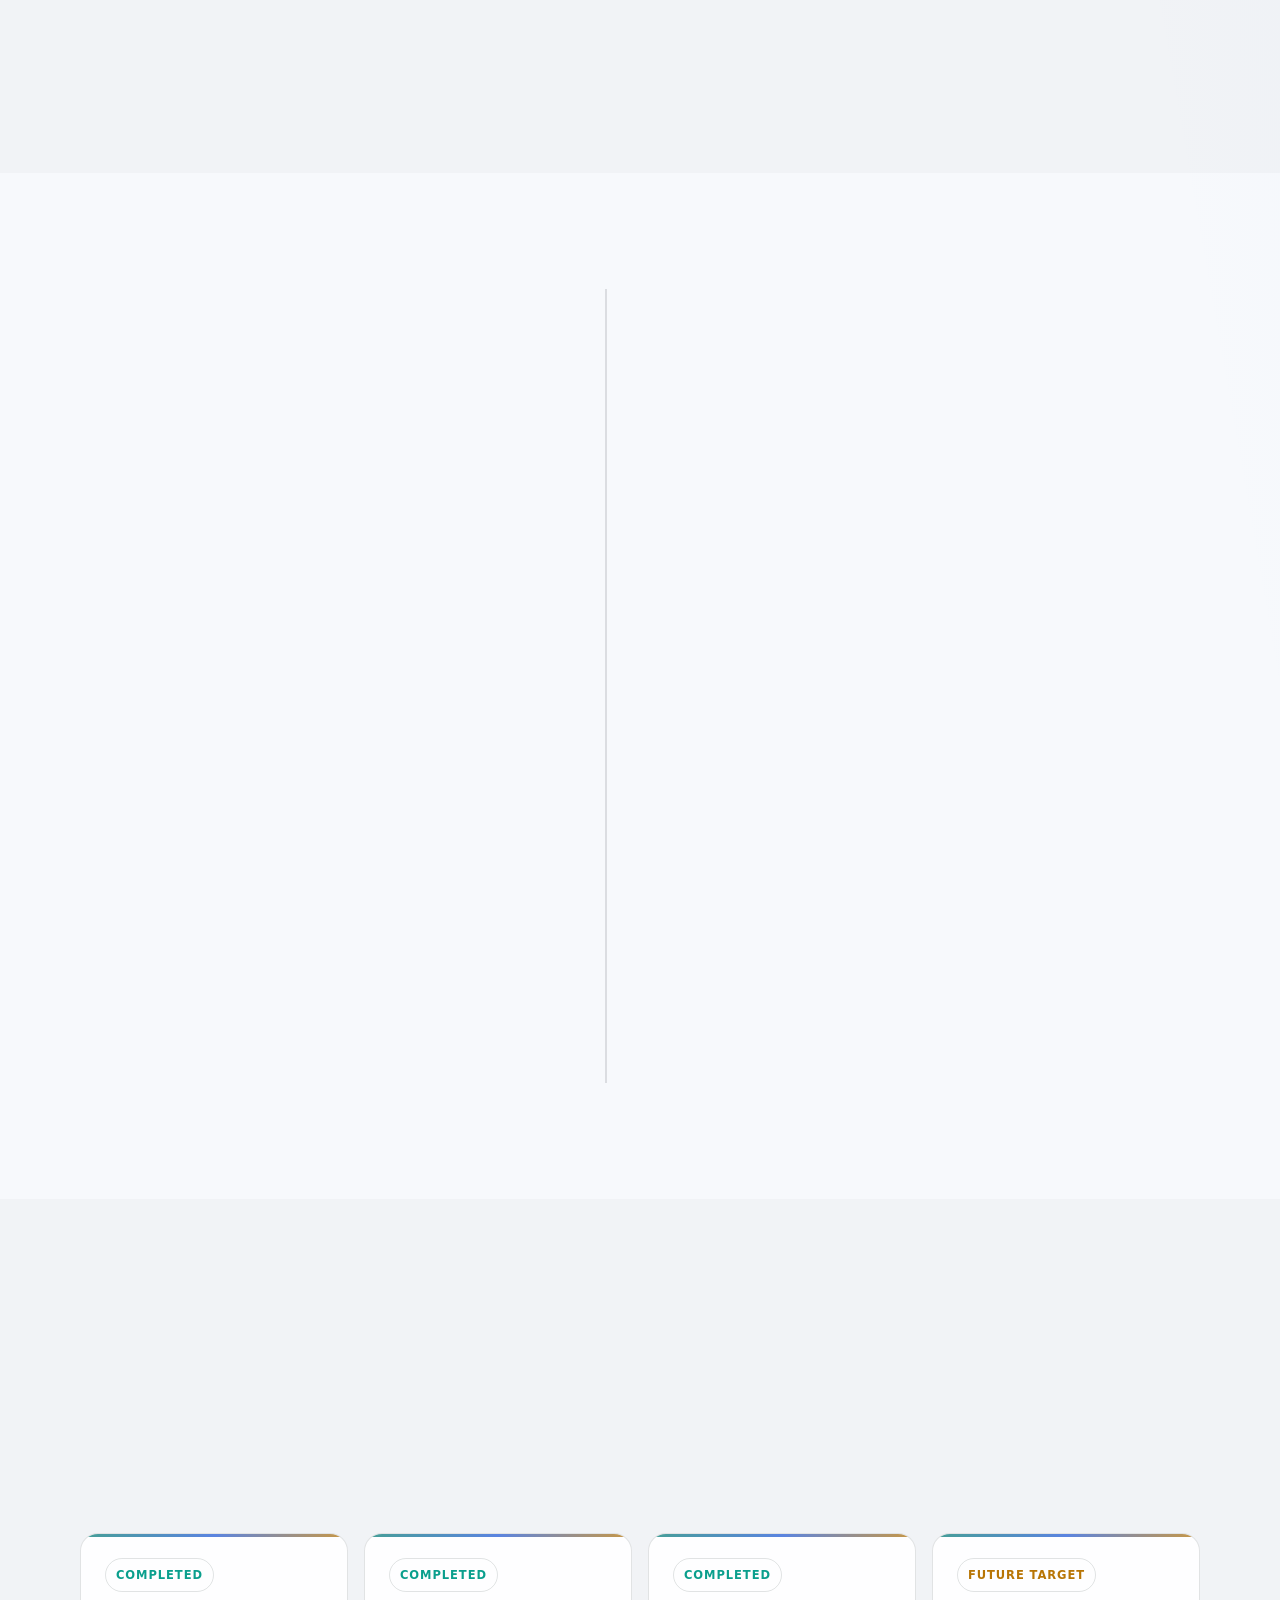
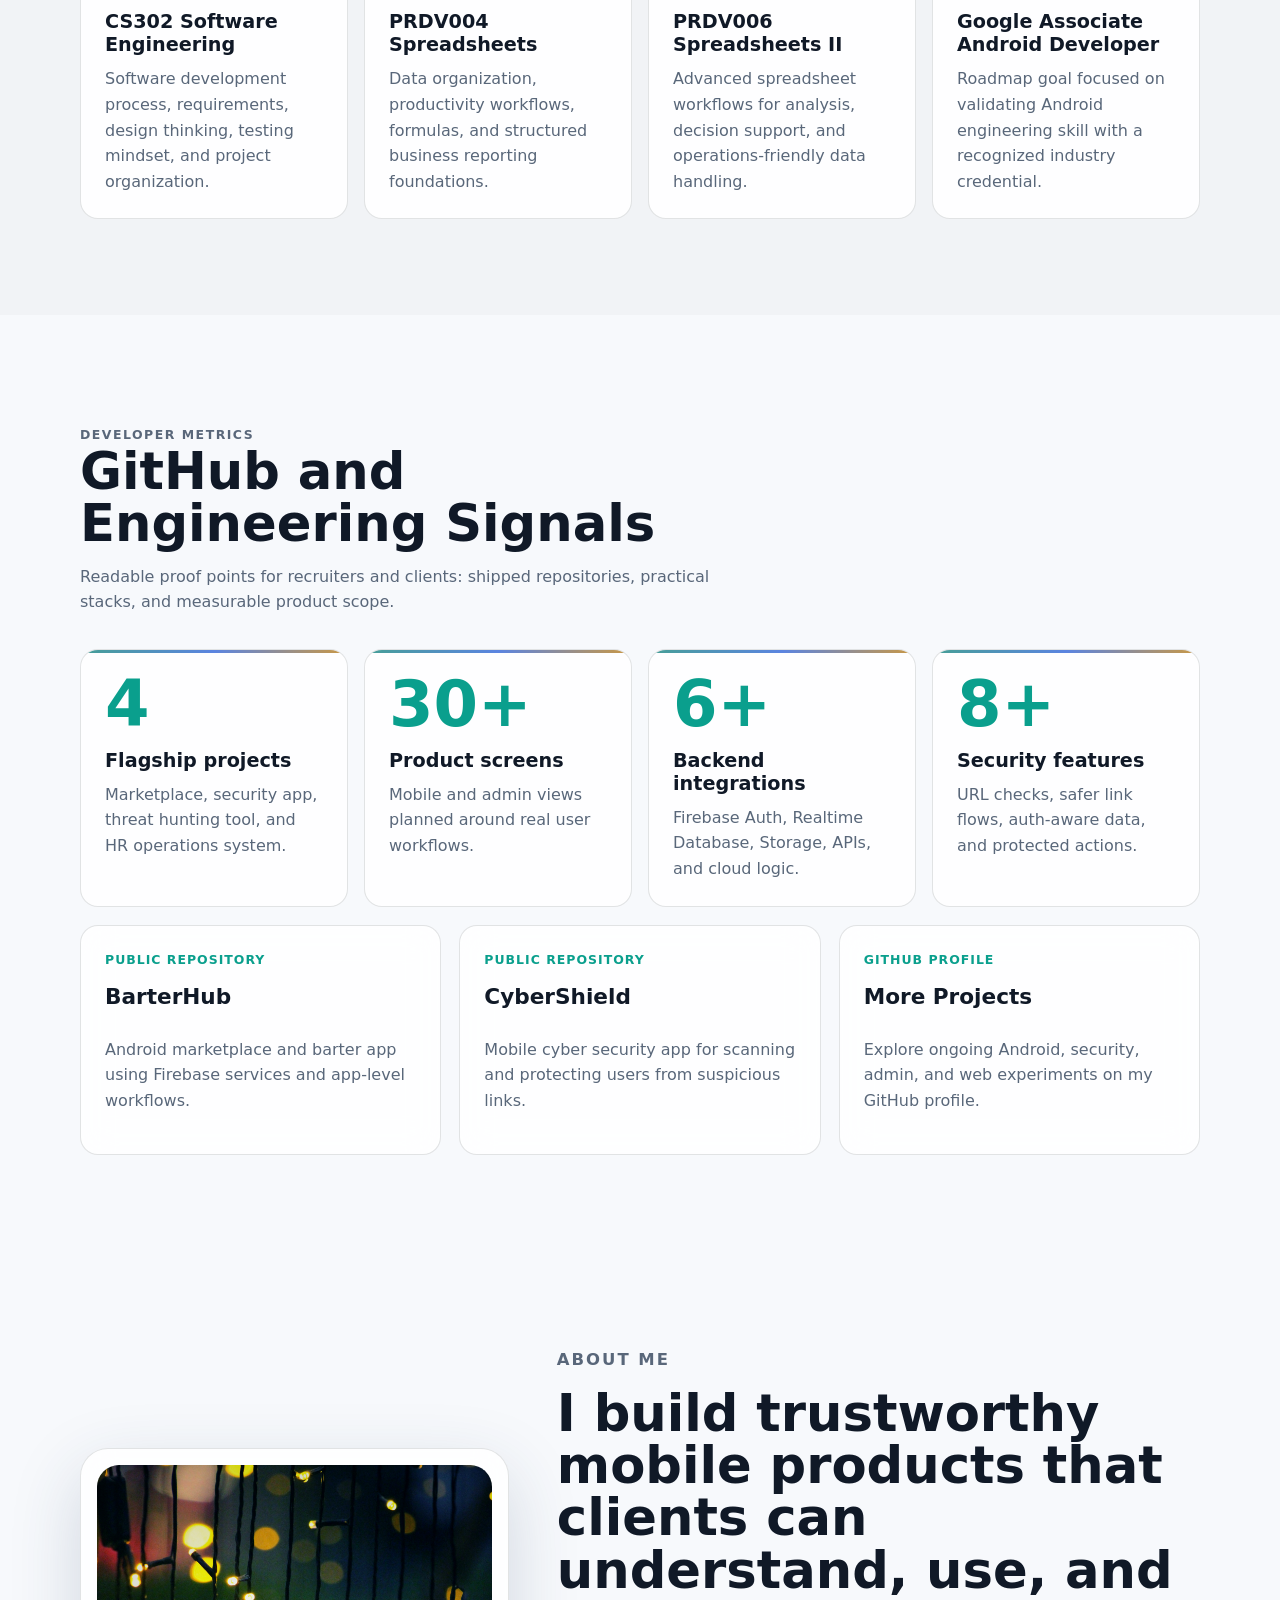
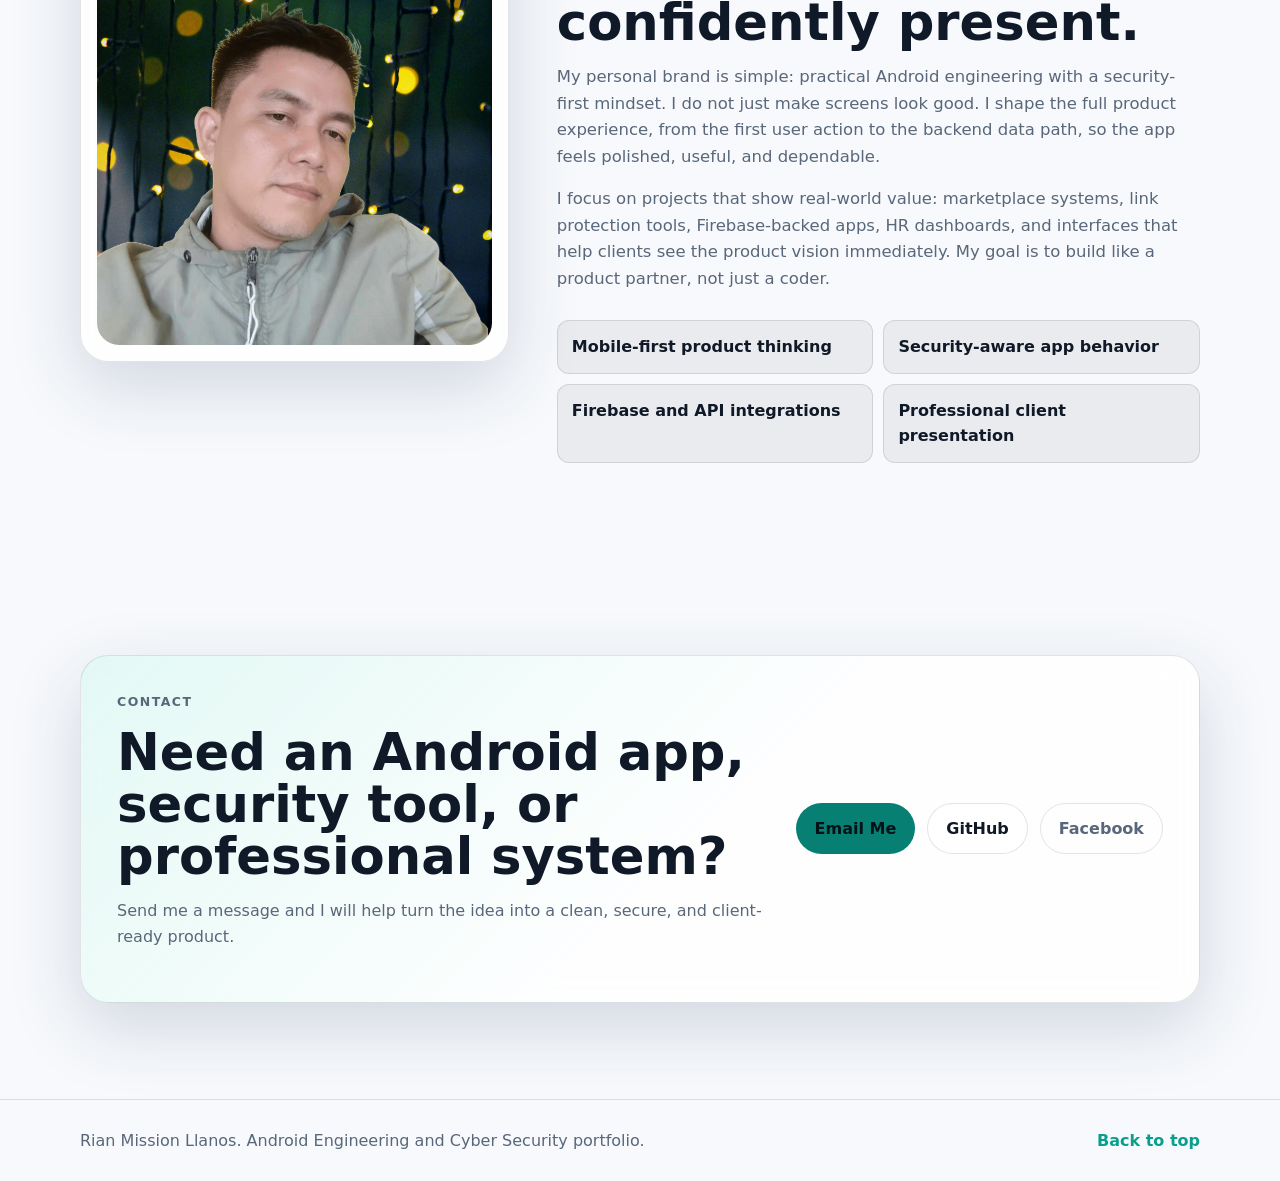
==== commit 98a1afe9: "Make project showcase cards clickable" ====
--- a/index.html
+++ b/index.html
@@ -172,8 +172,8 @@
                   <div class="project-top">
                     <span class="project-label">Android Marketplace</span>
                     <div class="project-links">
-                      <a href="https://github.com/rainmission123/BarterHub" target="_blank" rel="noreferrer">GitHub</a>
-                      <a aria-disabled="true">Live demo pending</a>
+                      <span>GitHub</span>
+                      <span aria-disabled="true">Live demo pending</span>
                     </div>
                   </div>
                   <h3>BarterHub</h3>
@@ -210,7 +210,7 @@
           </a>
 
           <!-- CyberShield Project -->
-          <a href="https://github.com/rainmission123/CyberShield.git"
+          <a href="https://github.com/rainmission123/CyberShield"
             target="_blank"
             rel="noreferrer"
             class="project-card-link">
@@ -235,8 +235,8 @@
                   <div class="project-top">
                     <span class="project-label">Security App</span>
                     <div class="project-links">
-                      <a href="https://github.com/rainmission123/CyberShield" target="_blank" rel="noreferrer">GitHub</a>
-                      <a aria-disabled="true">Live demo pending</a>
+                      <span>GitHub</span>
+                      <span aria-disabled="true">Live demo pending</span>
                     </div>
                   </div>
                   <h3>CyberShield</h3>
@@ -272,7 +272,7 @@
           </a>
 
           <!-- Threat Hunter CLI Project -->
-          <a href="https://github.com/rainmission123/Threat-Hunter-CLI.git"
+          <a href="https://github.com/rainmission123/Threat-Hunter-CLI"
             target="_blank"
             rel="noreferrer"
             class="project-card-link">
@@ -306,8 +306,8 @@
                   <div class="project-top">
                     <span class="project-label">Cyber Security CLI</span>
                     <div class="project-links">
-                      <a href="https://github.com/rainmission123/Threat-Hunter-CLI" target="_blank" rel="noreferrer">GitHub</a>
-                      <a aria-disabled="true">Linux terminal tool</a>
+                      <span>GitHub</span>
+                      <span aria-disabled="true">Linux terminal tool</span>
                     </div>
                   </div>
 
@@ -367,7 +367,7 @@
           </a>
 
           <!-- HR System Project -->
-          <a href="https://github.com/rainmission123/HR-System-Management.git"
+          <a href="https://github.com/rainmission123/HR-System-Management"
             target="_blank"
             rel="noreferrer"
             class="project-card-link">
@@ -394,8 +394,8 @@
                   <div class="project-top">
                     <span class="project-label">Operations System</span>
                     <div class="project-links">
-                      <a href="https://github.com/rainmission123/HR-System-Management" target="_blank" rel="noreferrer">GitHub</a>
-                      <a aria-disabled="true">Live demo pending</a>
+                      <span>GitHub</span>
+                      <span aria-disabled="true">Live demo pending</span>
                     </div>
                   </div>
                   <h3>HR System</h3>
--- a/style.css
+++ b/style.css
@@ -504,13 +504,15 @@
 
 .project-card-link {
   display: block;
+  height: 100%;
   color: inherit;
   text-decoration: none;
 }
 
-.project-card-link:hover {
-  color: inherit;
-  text-decoration: none;
+.project-card-link:focus-visible {
+  border-radius: var(--radius-lg);
+  outline: 2px solid var(--accent);
+  outline-offset: 4px;
 }
 
 .showcase-card {
@@ -795,7 +797,8 @@
   justify-content: flex-end;
 }
 
-.project-links a {
+.project-links a,
+.project-links span {
   display: inline-flex;
   min-height: 36px;
   align-items: center;
@@ -815,9 +818,9 @@
   transform: translateY(-1px);
 }
 
-.project-links a[aria-disabled="true"] {
+.project-links a[aria-disabled="true"],
+.project-links span[aria-disabled="true"] {
   color: var(--muted);
-  cursor: not-allowed;
 }
 
 .achievement-grid {
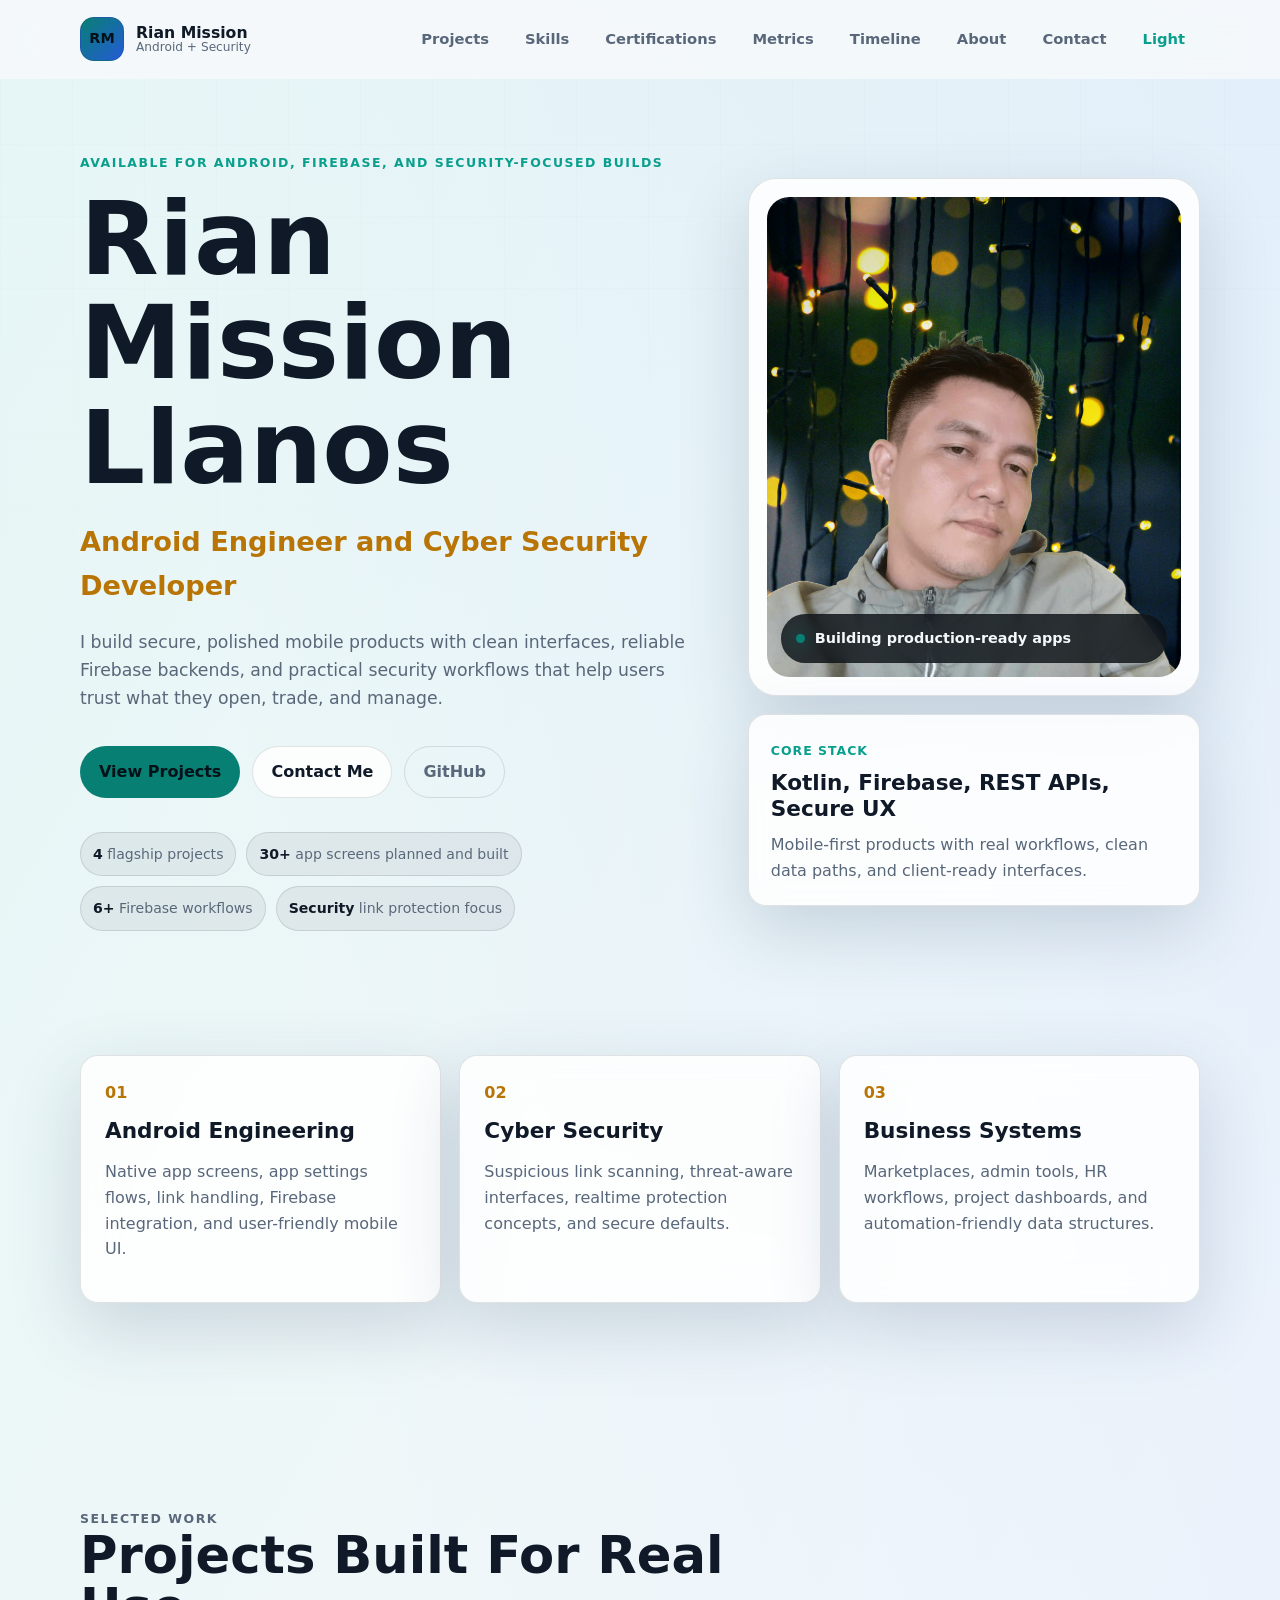
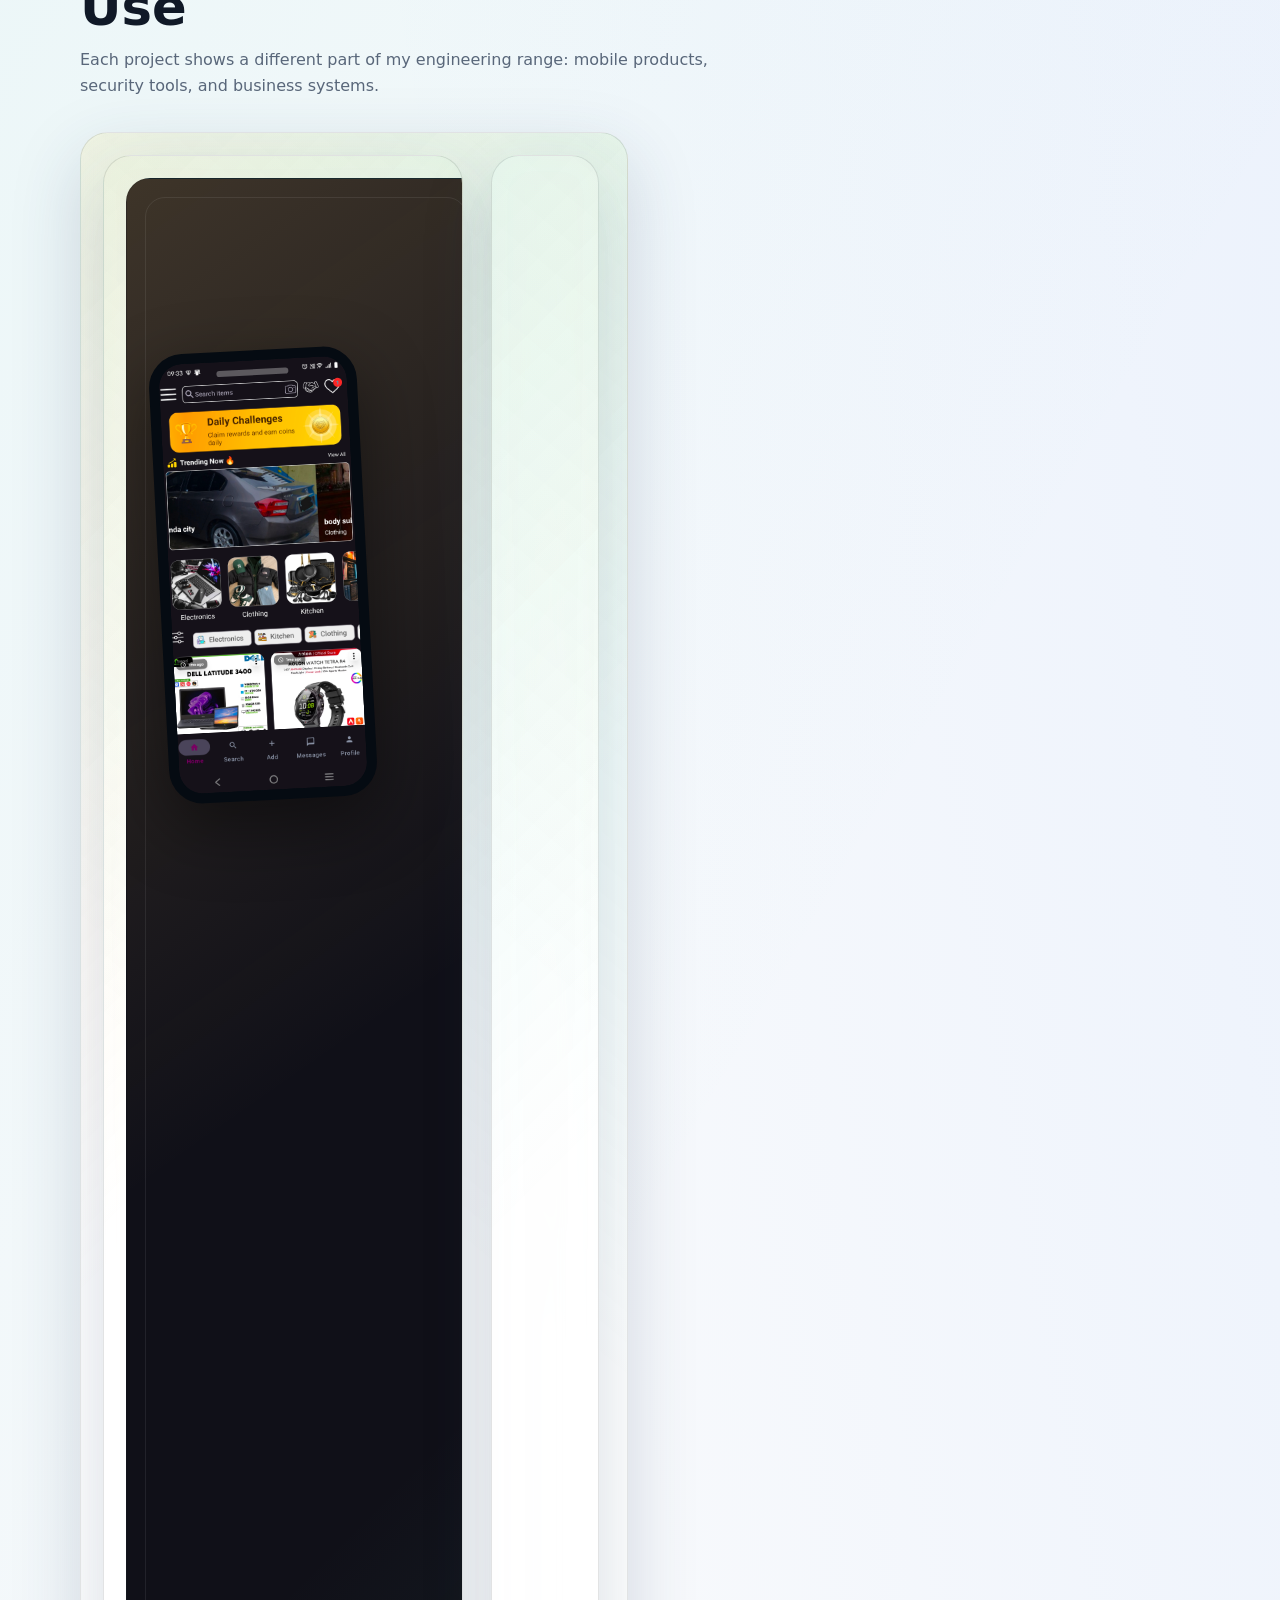
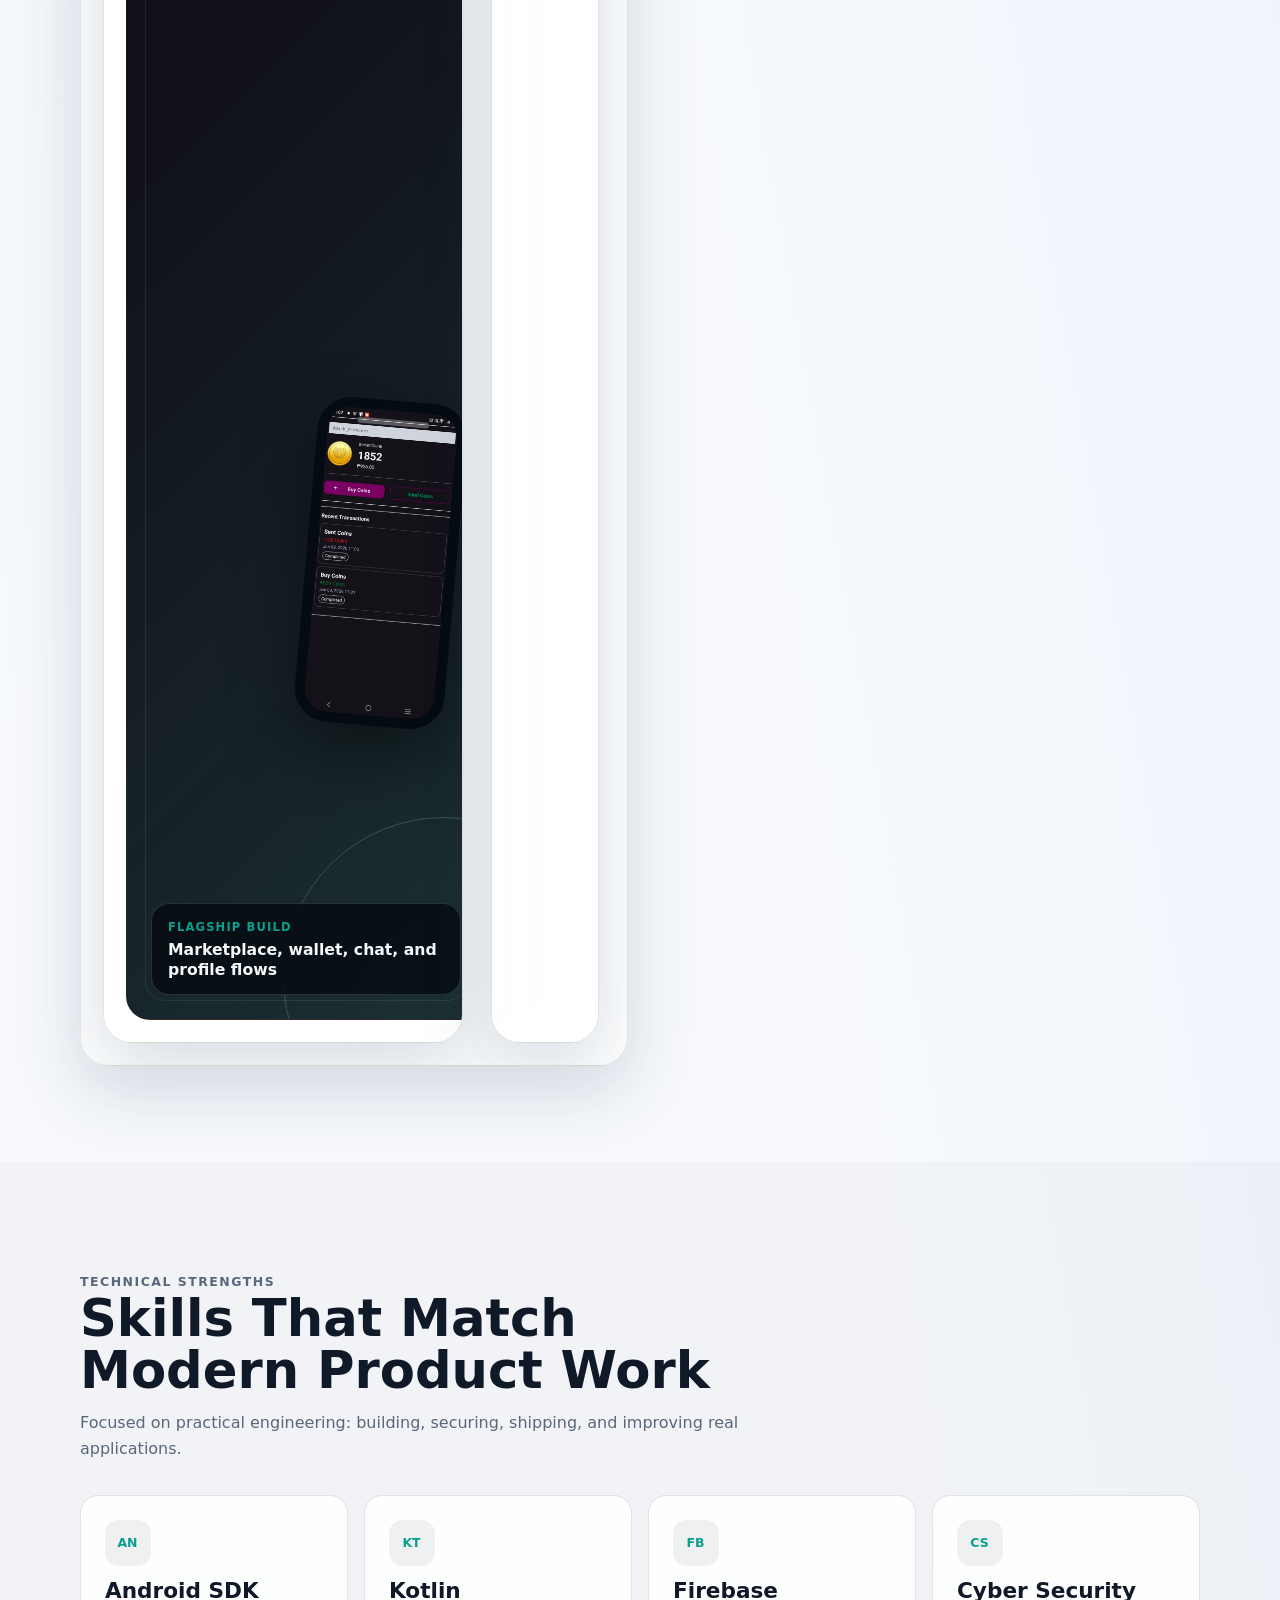
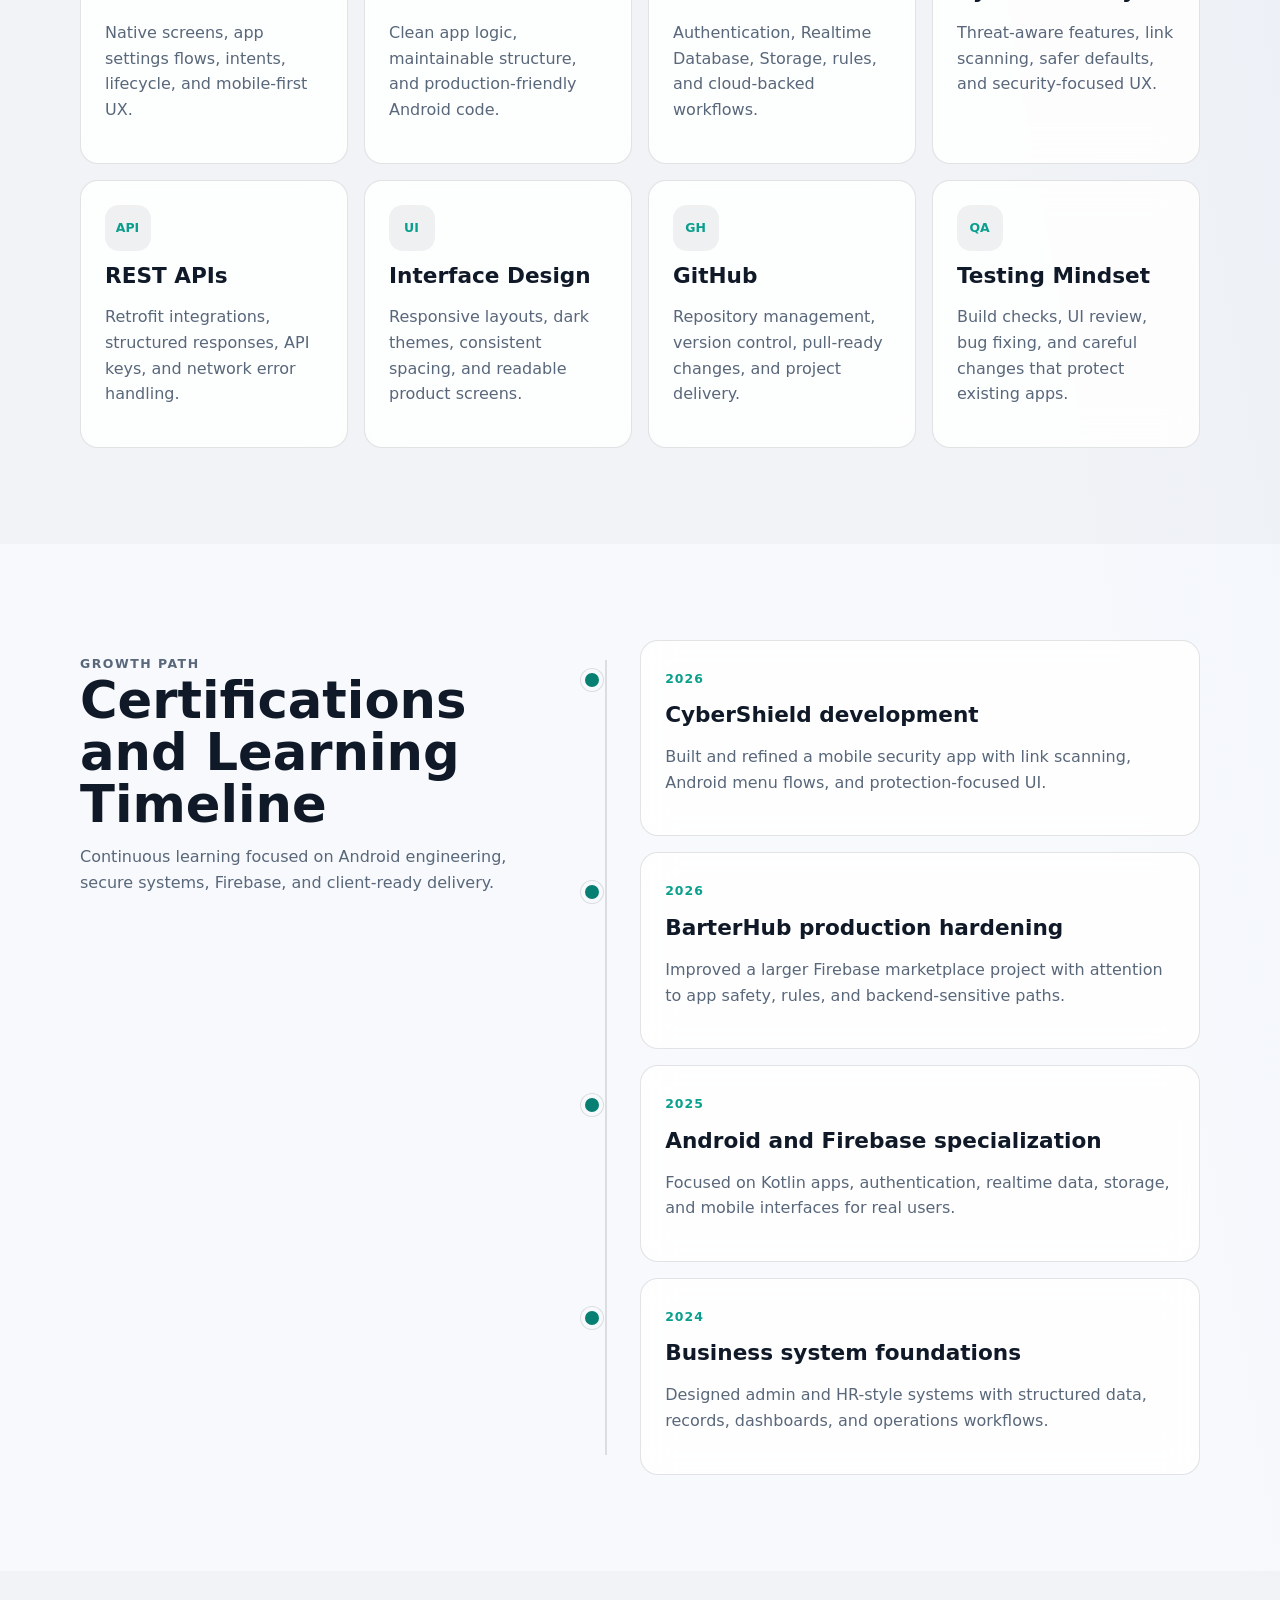
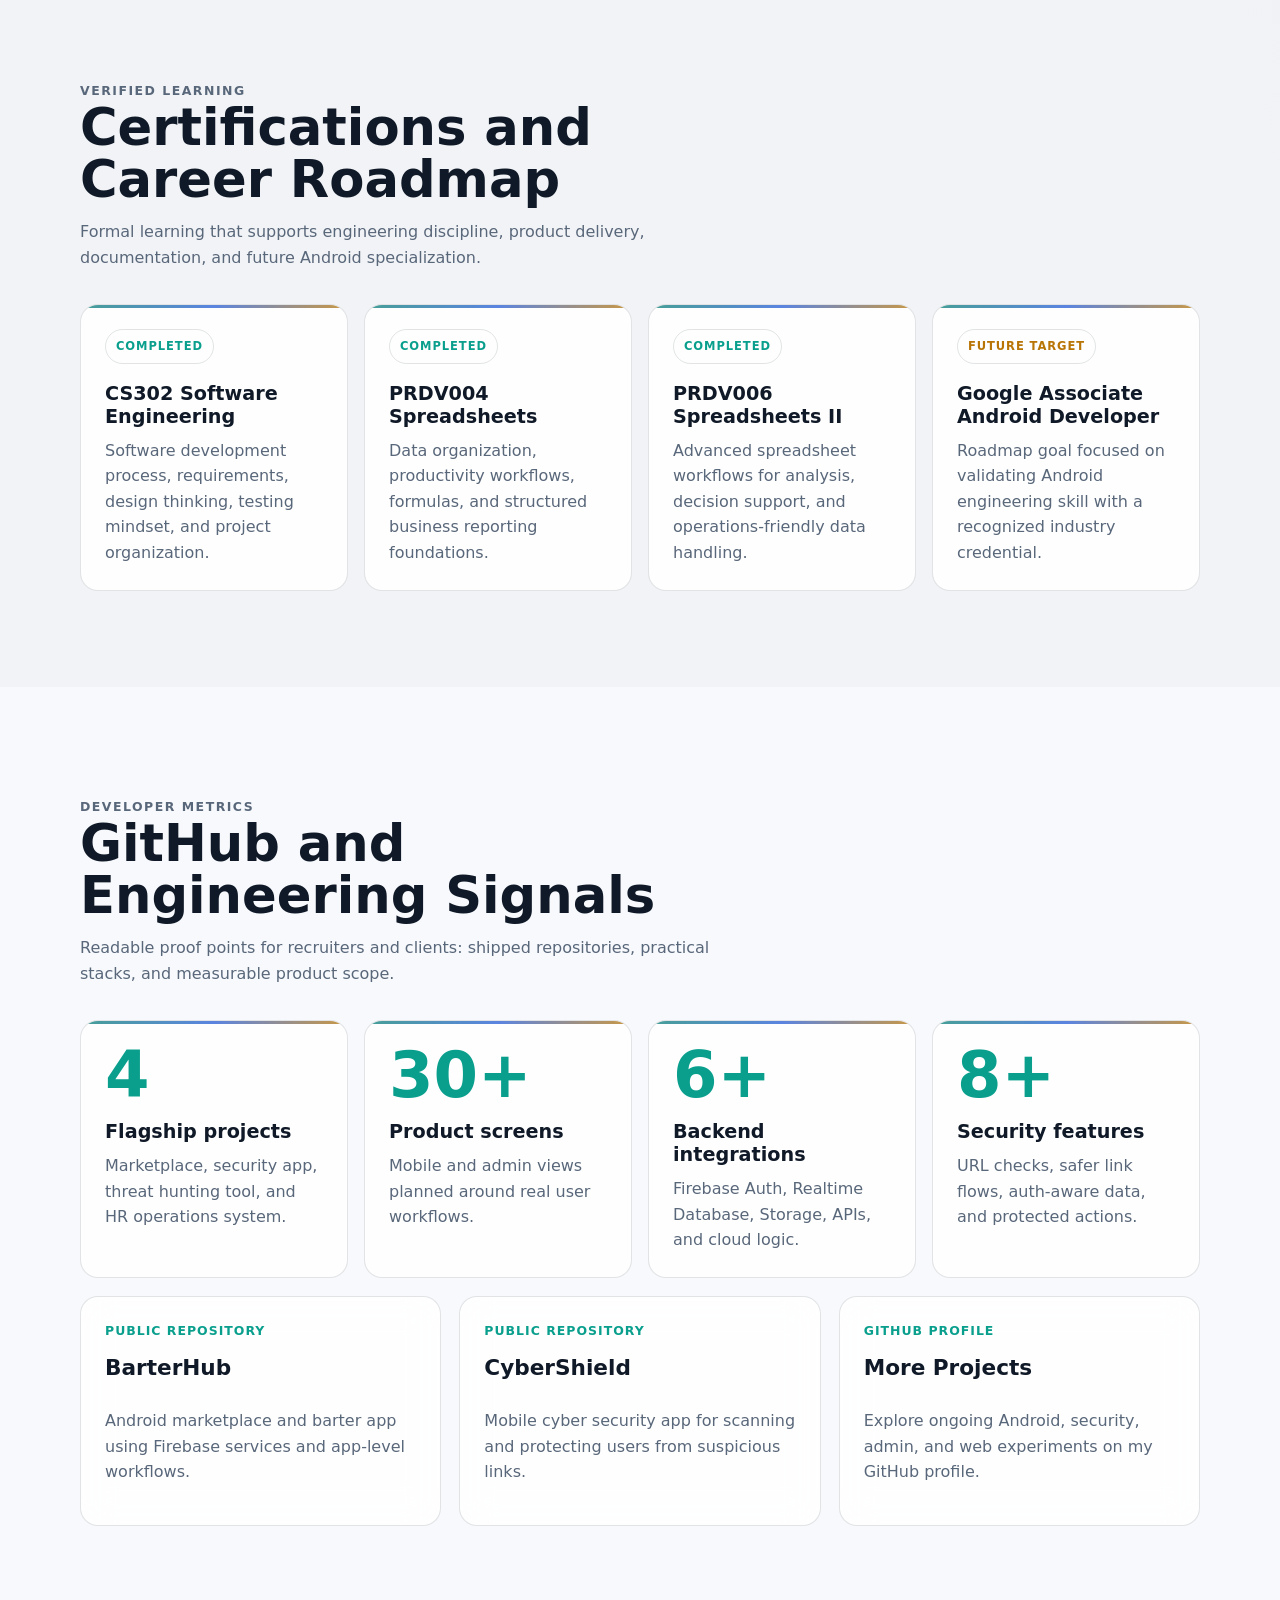
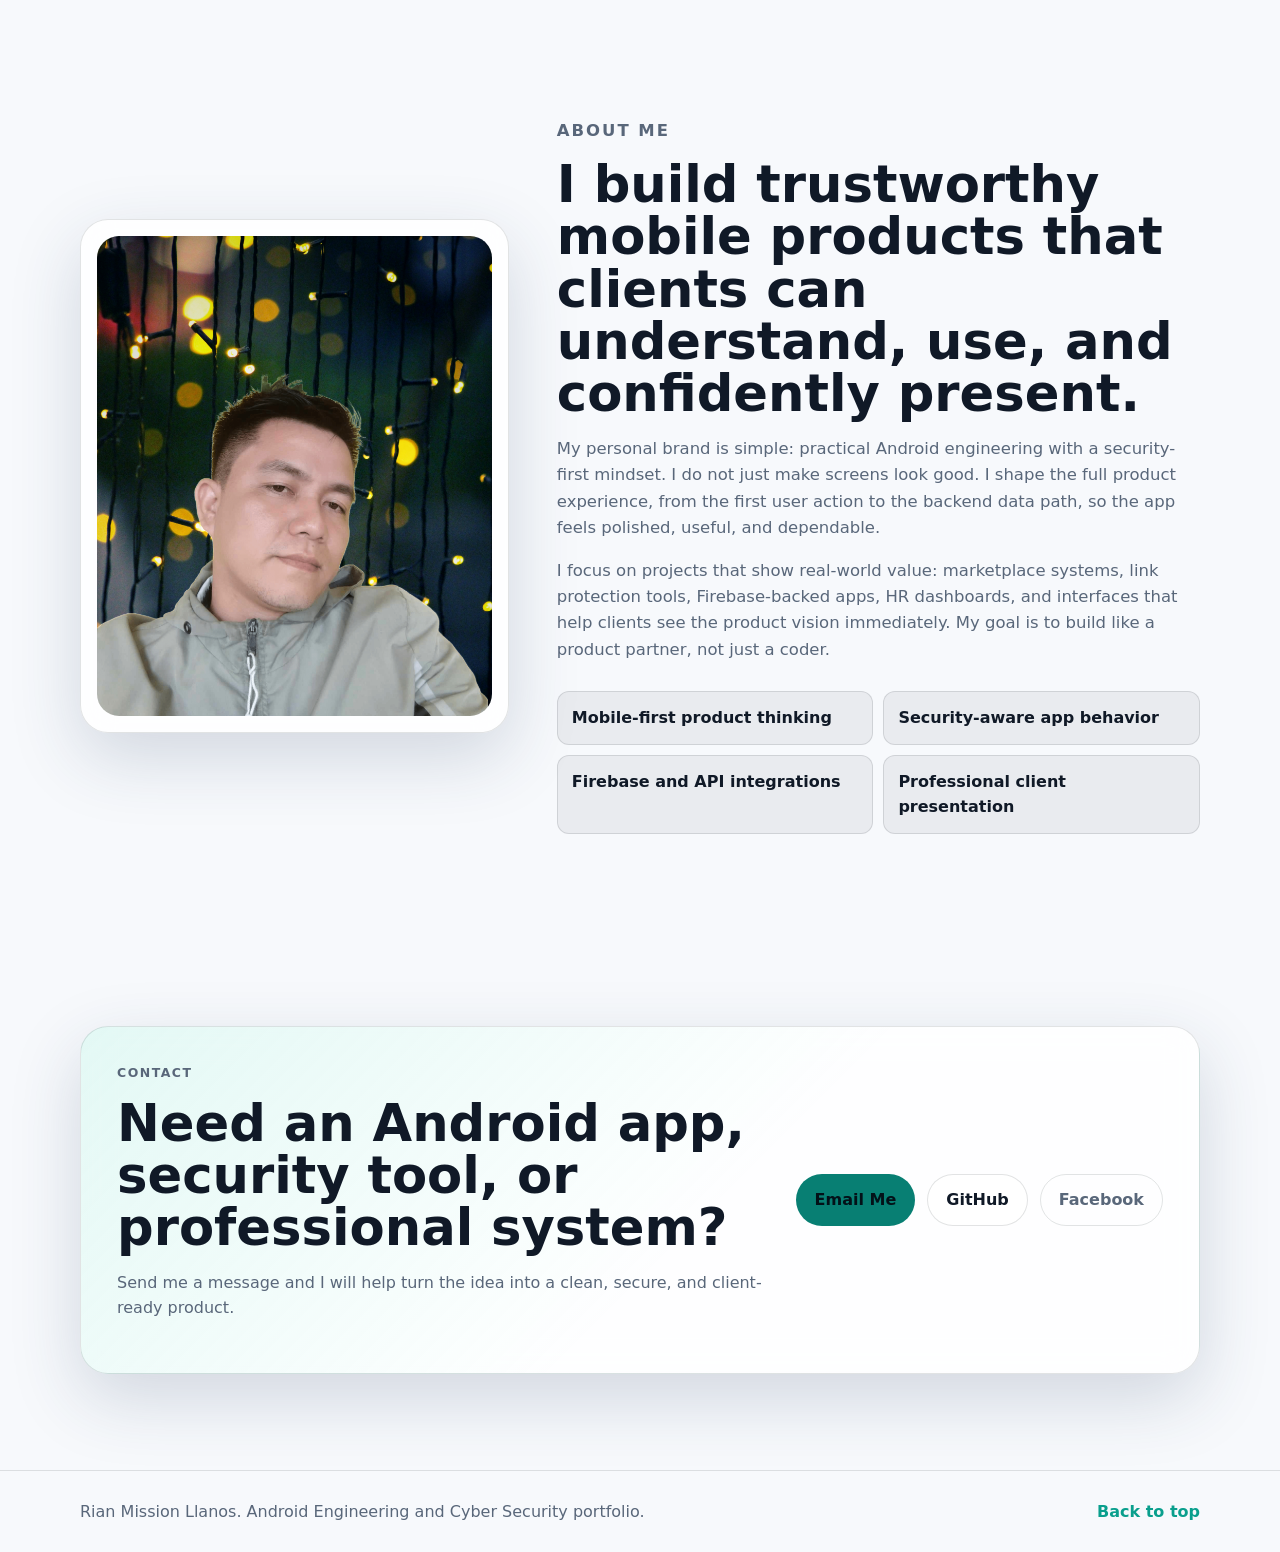
==== commit cb20e4e7: "Clickable Changes" ====
--- a/index.html
+++ b/index.html
@@ -147,12 +147,9 @@
         <div class="showcase-grid">
 
           <!-- BarterHub Project -->
-          <a href="https://github.com/rainmission123/BarterHub"
-            target="_blank"
-            rel="noreferrer"
-            class="project-card-link">
-
               <article class="showcase-card flagship-showcase reveal">
+                <article class="showcase-card flagship-showcase reveal"
+                  onclick="window.open('https://github.com/rainmission123/BarterHub', '_blank')">
                 <div class="device-stage flagship-stage" aria-label="BarterHub app screenshots">
                   <div class="phone-mockup phone-main">
                     <div class="phone-speaker"></div>
@@ -207,15 +204,11 @@
                   </ul>
                 </div>
               </article>
-          </a>
 
           <!-- CyberShield Project -->
-          <a href="https://github.com/rainmission123/CyberShield"
-            target="_blank"
-            rel="noreferrer"
-            class="project-card-link">
-
               <article class="showcase-card reveal">
+                <article class="showcase-card reveal"
+                   onclick="window.open('https://github.com/rainmission123/CyberShield', '_blank')">
                 <div class="device-stage security-stage" aria-label="CyberShield app screenshots">
                   <div class="phone-mockup phone-main">
                     <div class="phone-speaker"></div>
@@ -269,15 +262,11 @@
                   </ul>
                 </div>
               </article>
-          </a>
 
           <!-- Threat Hunter CLI Project -->
-          <a href="https://github.com/rainmission123/Threat-Hunter-CLI"
-            target="_blank"
-            rel="noreferrer"
-            class="project-card-link">
-
               <article class="showcase-card reveal">
+                <article class="showcase-card reveal"
+                  onclick="window.open('https://github.com/rainmission123/Threat-Hunter-CLI', '_blank')">
                 <div class="device-stage desktop-stage" aria-label="Threat Hunter CLI screenshot">
                   <div class="laptop-mockup">
                     <div class="laptop-bar">
@@ -364,15 +353,11 @@
                   </ul>
                 </div>
               </article>
-          </a>
 
           <!-- HR System Project -->
-          <a href="https://github.com/rainmission123/HR-System-Management"
-            target="_blank"
-            rel="noreferrer"
-            class="project-card-link">
-
               <article class="showcase-card reveal">
+                <article class="showcase-card reveal"
+                  onclick="window.open('https://github.com/rainmission123/HR-System-Management', '_blank')">
                 <div class="device-stage desktop-stage" aria-label="HR System desktop screenshots">
                   <div class="laptop-mockup">
                     <div class="laptop-bar">
@@ -428,7 +413,6 @@
                   </ul>
                 </div>
               </article>
-          </a>
 
         </div>
       </div>
--- a/style.css
+++ b/style.css
@@ -1484,3 +1484,14 @@
     flex-direction: column;
   }
 }
+
+.project-card-link {
+    display: block;
+    width: 100%;
+    color: inherit;
+    text-decoration: none;
+}
+
+.project-card-link:hover {
+    text-decoration: none;
+}
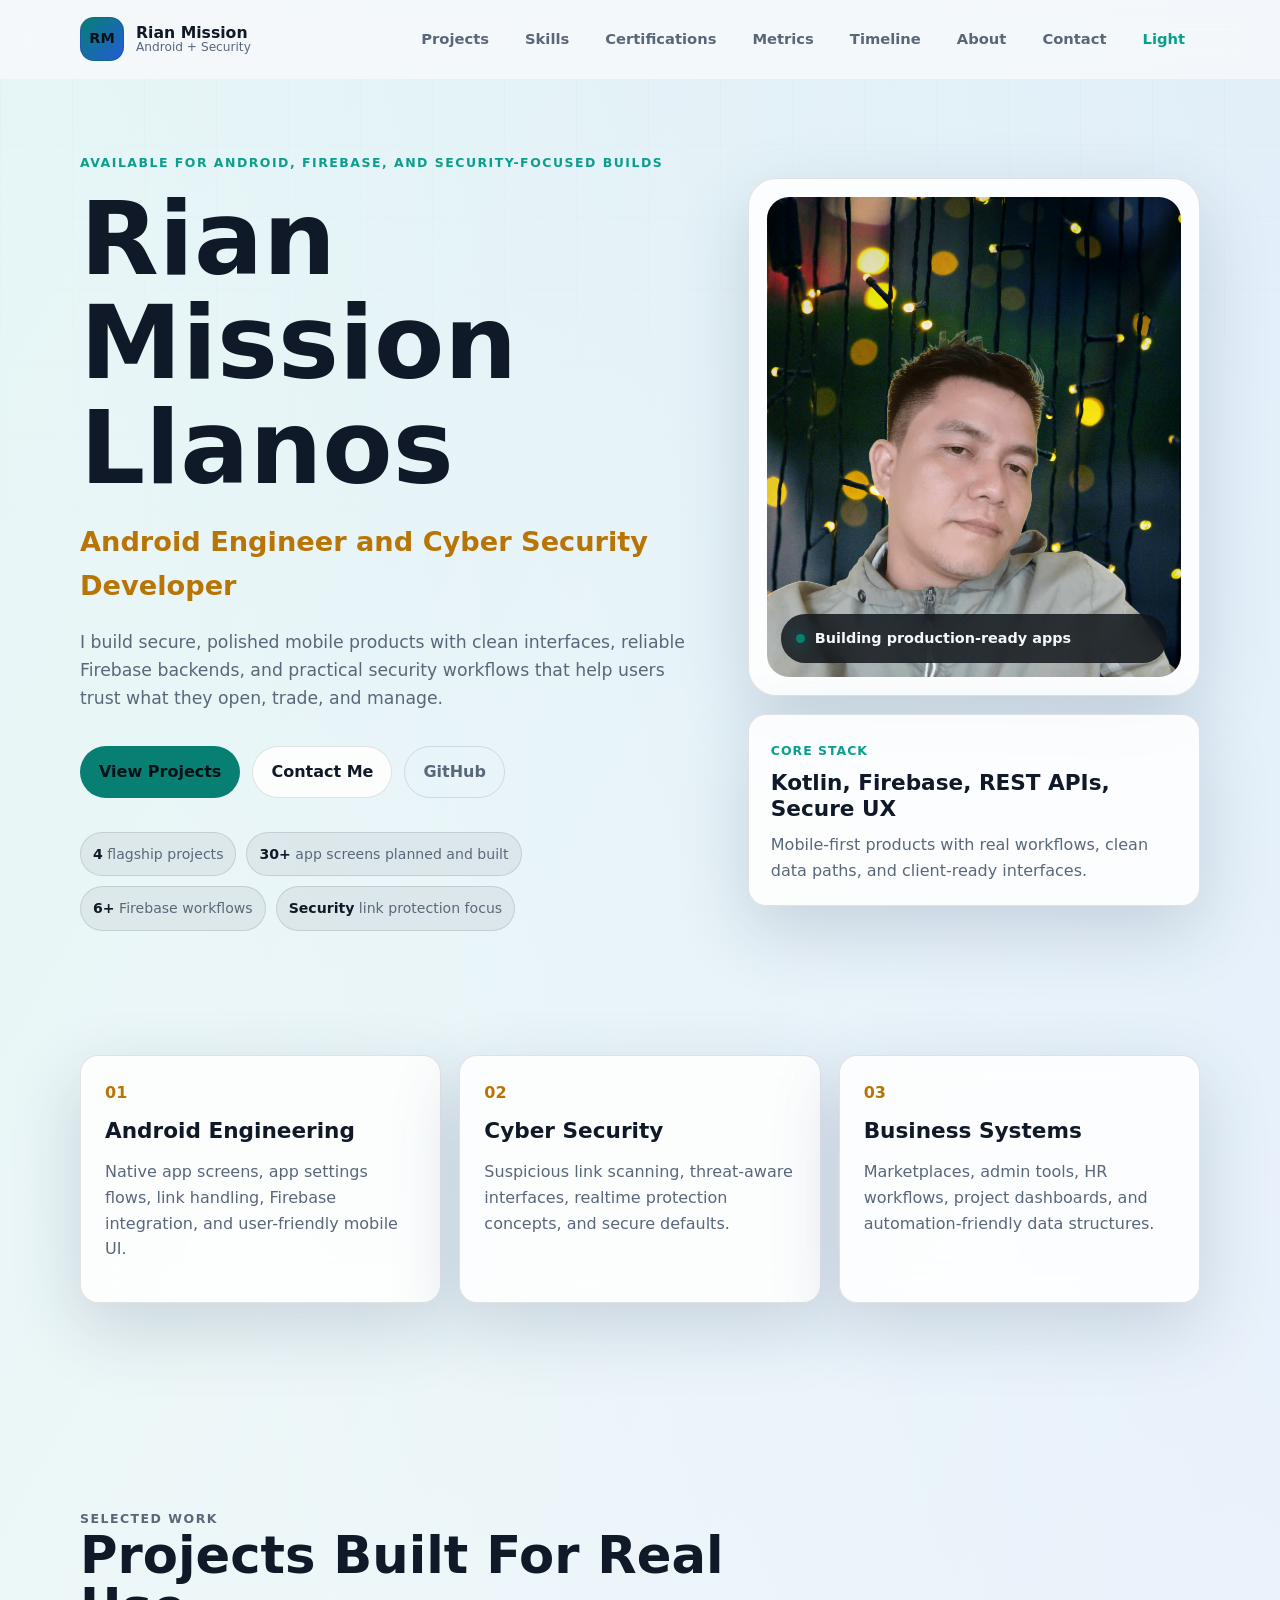
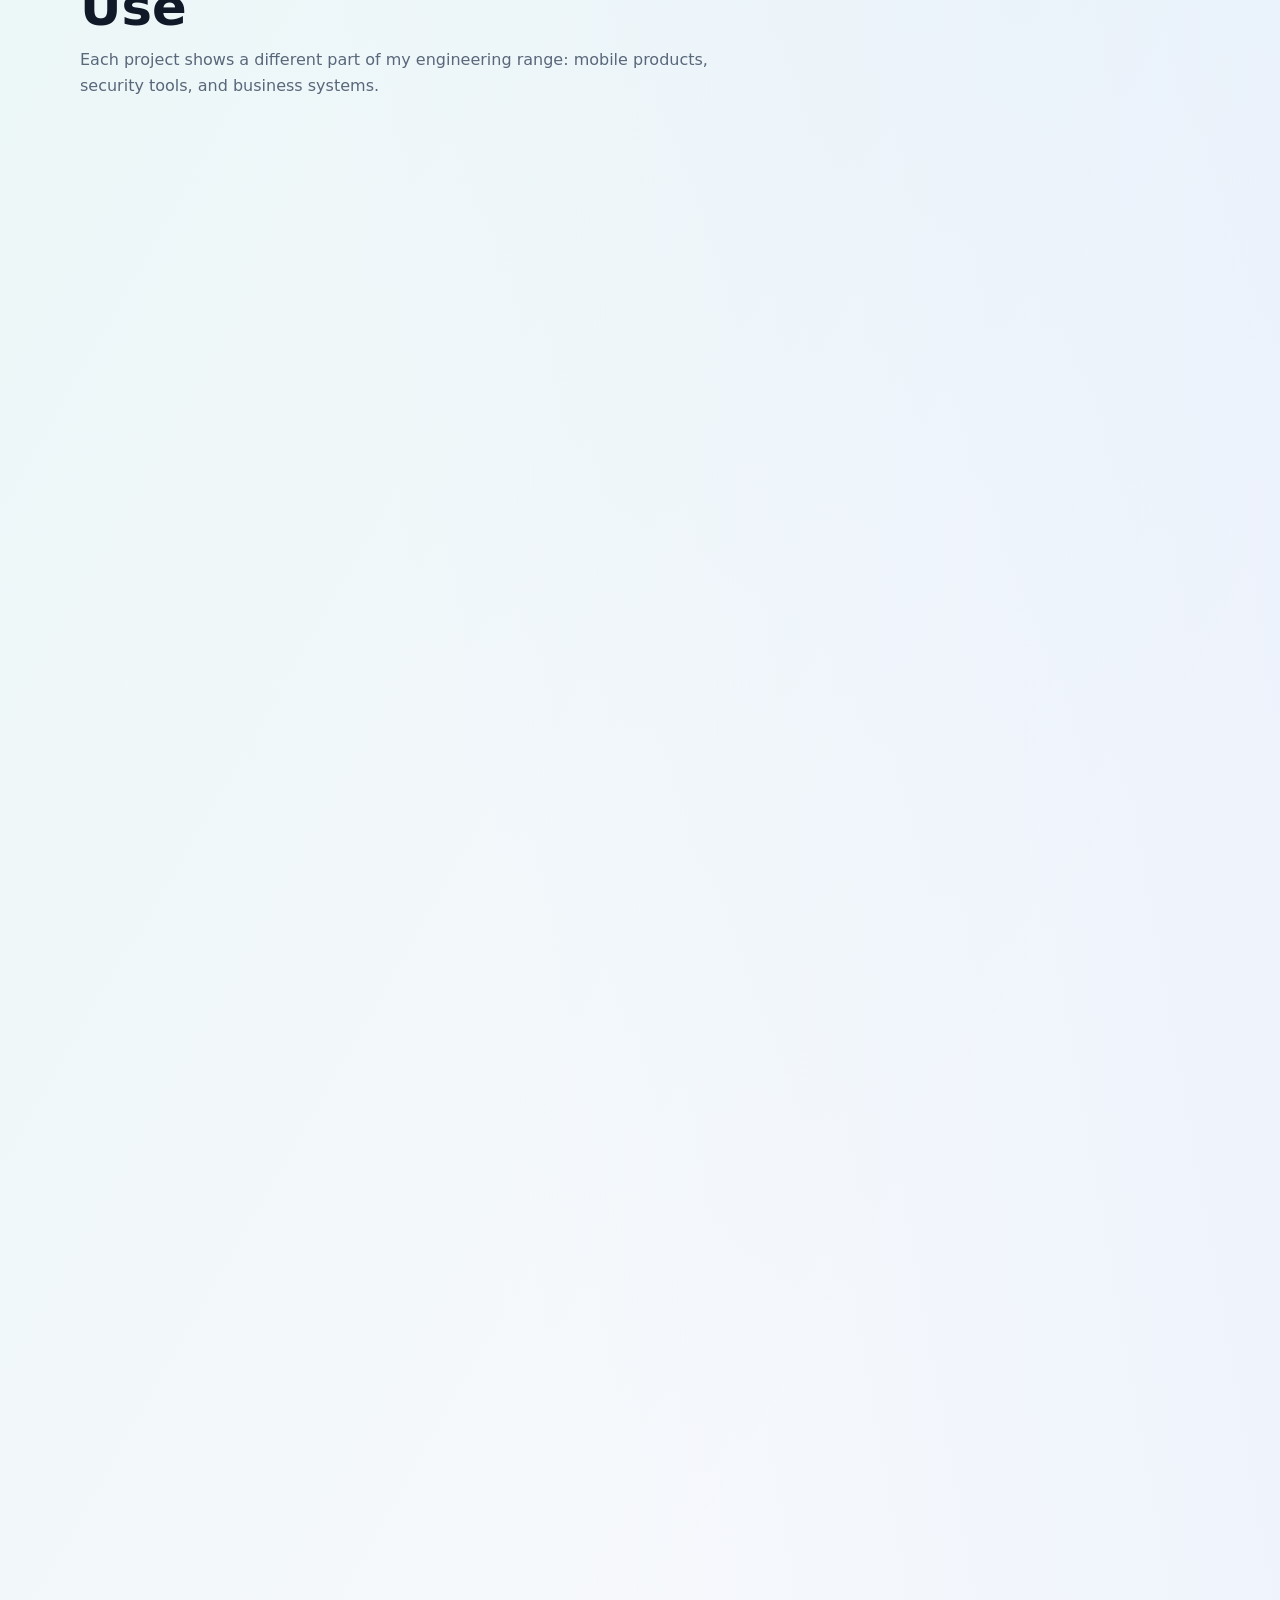
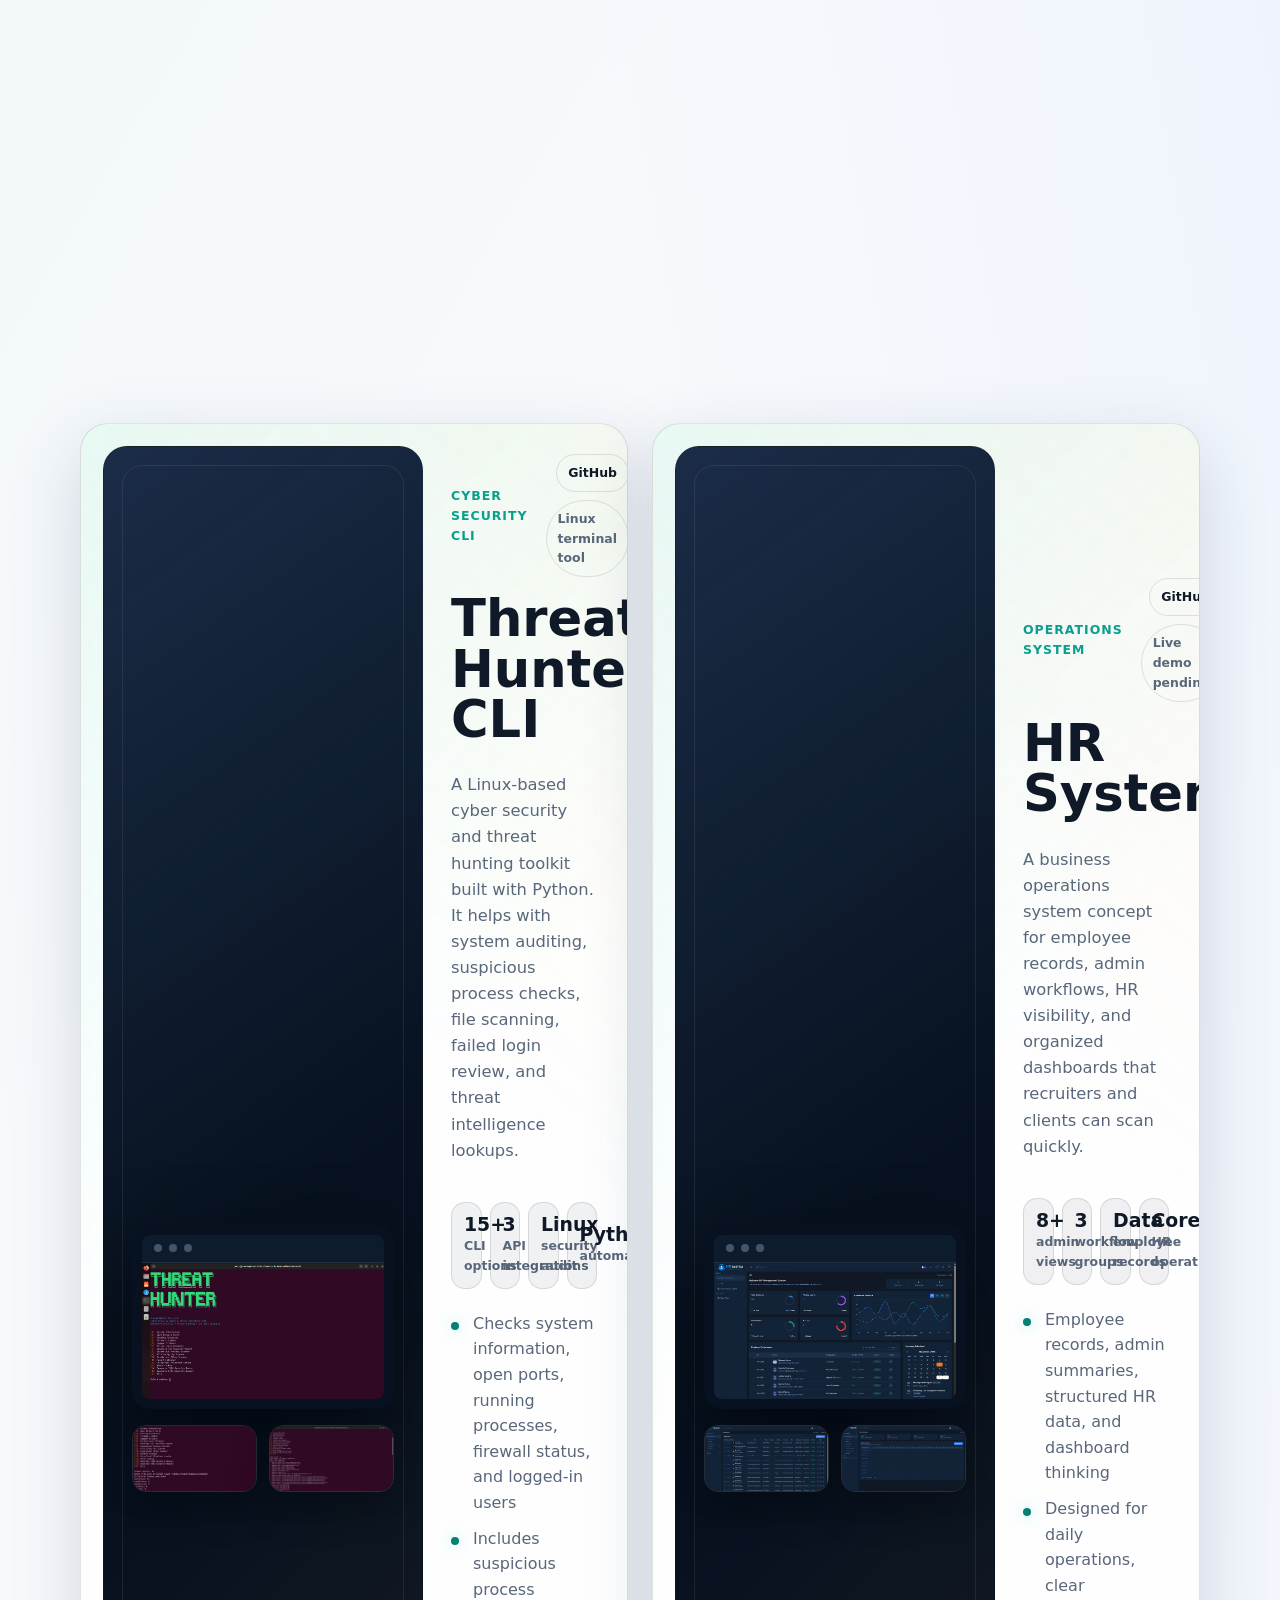
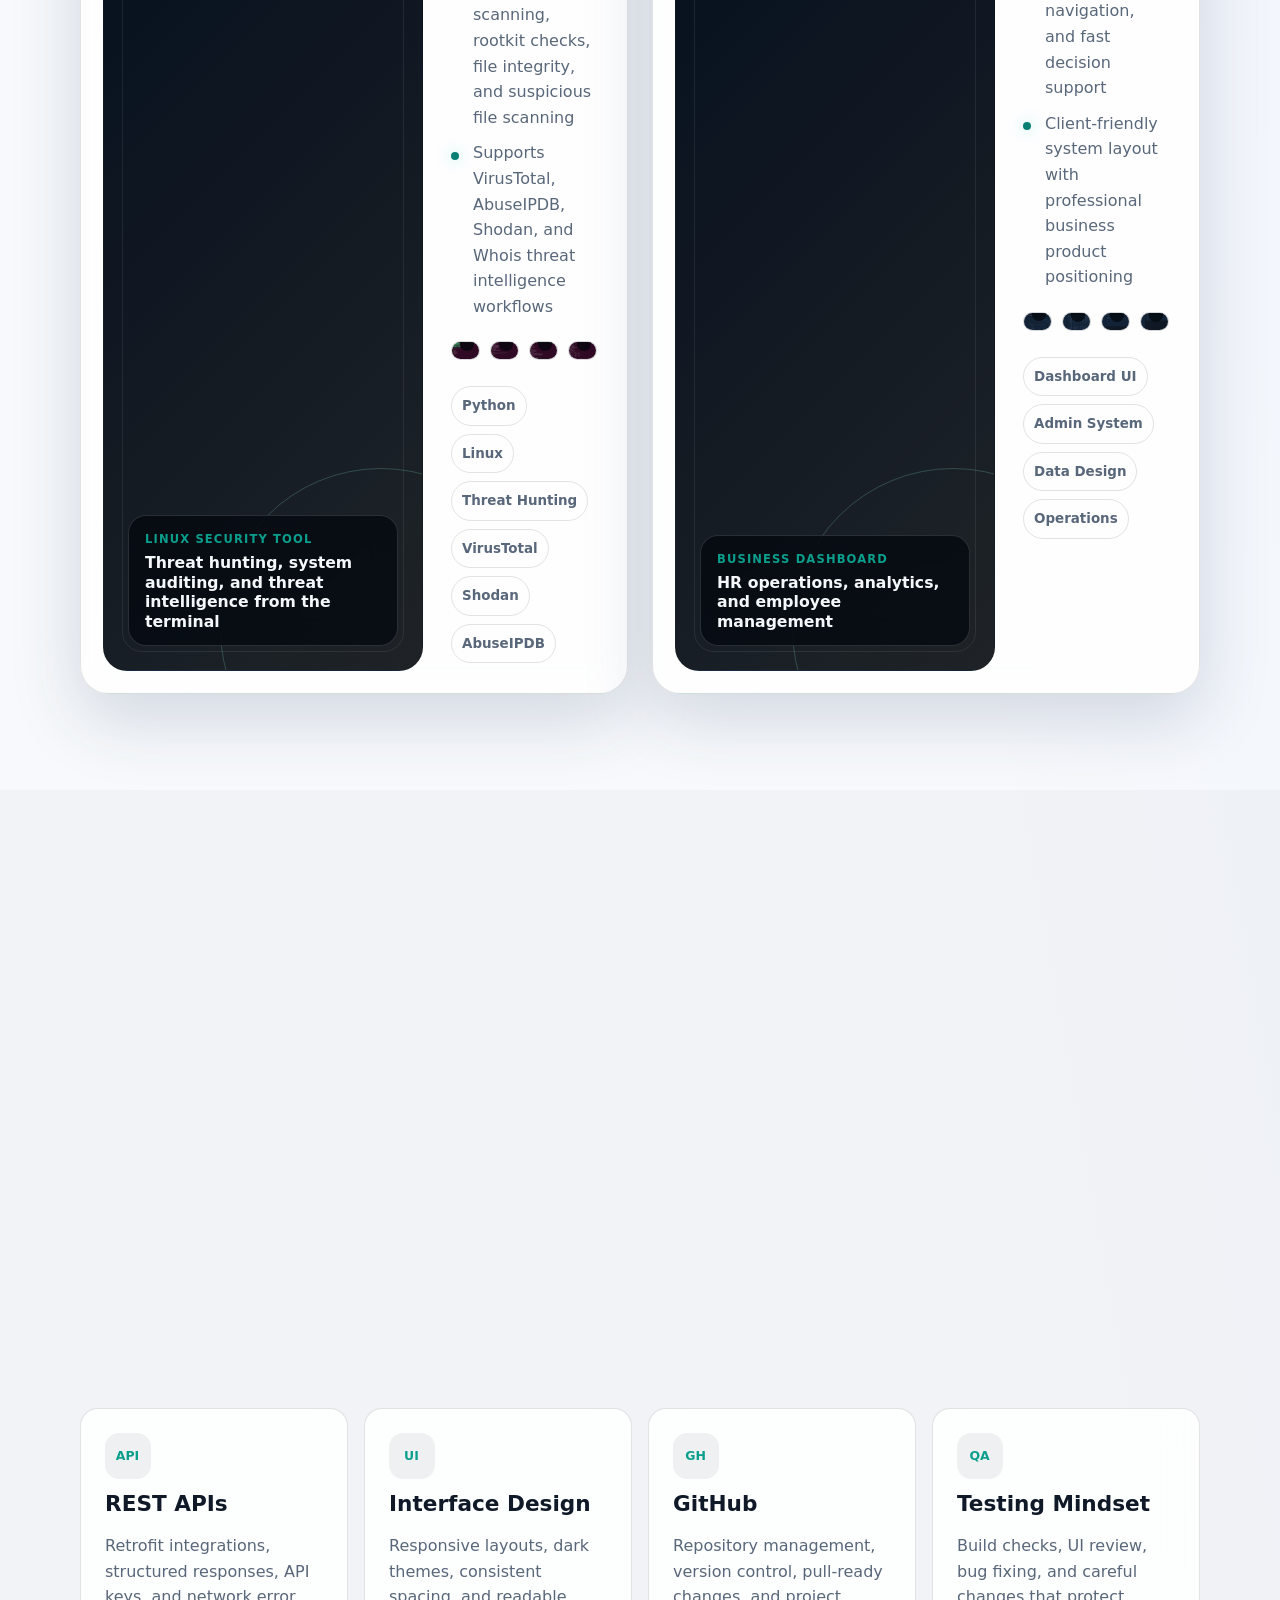
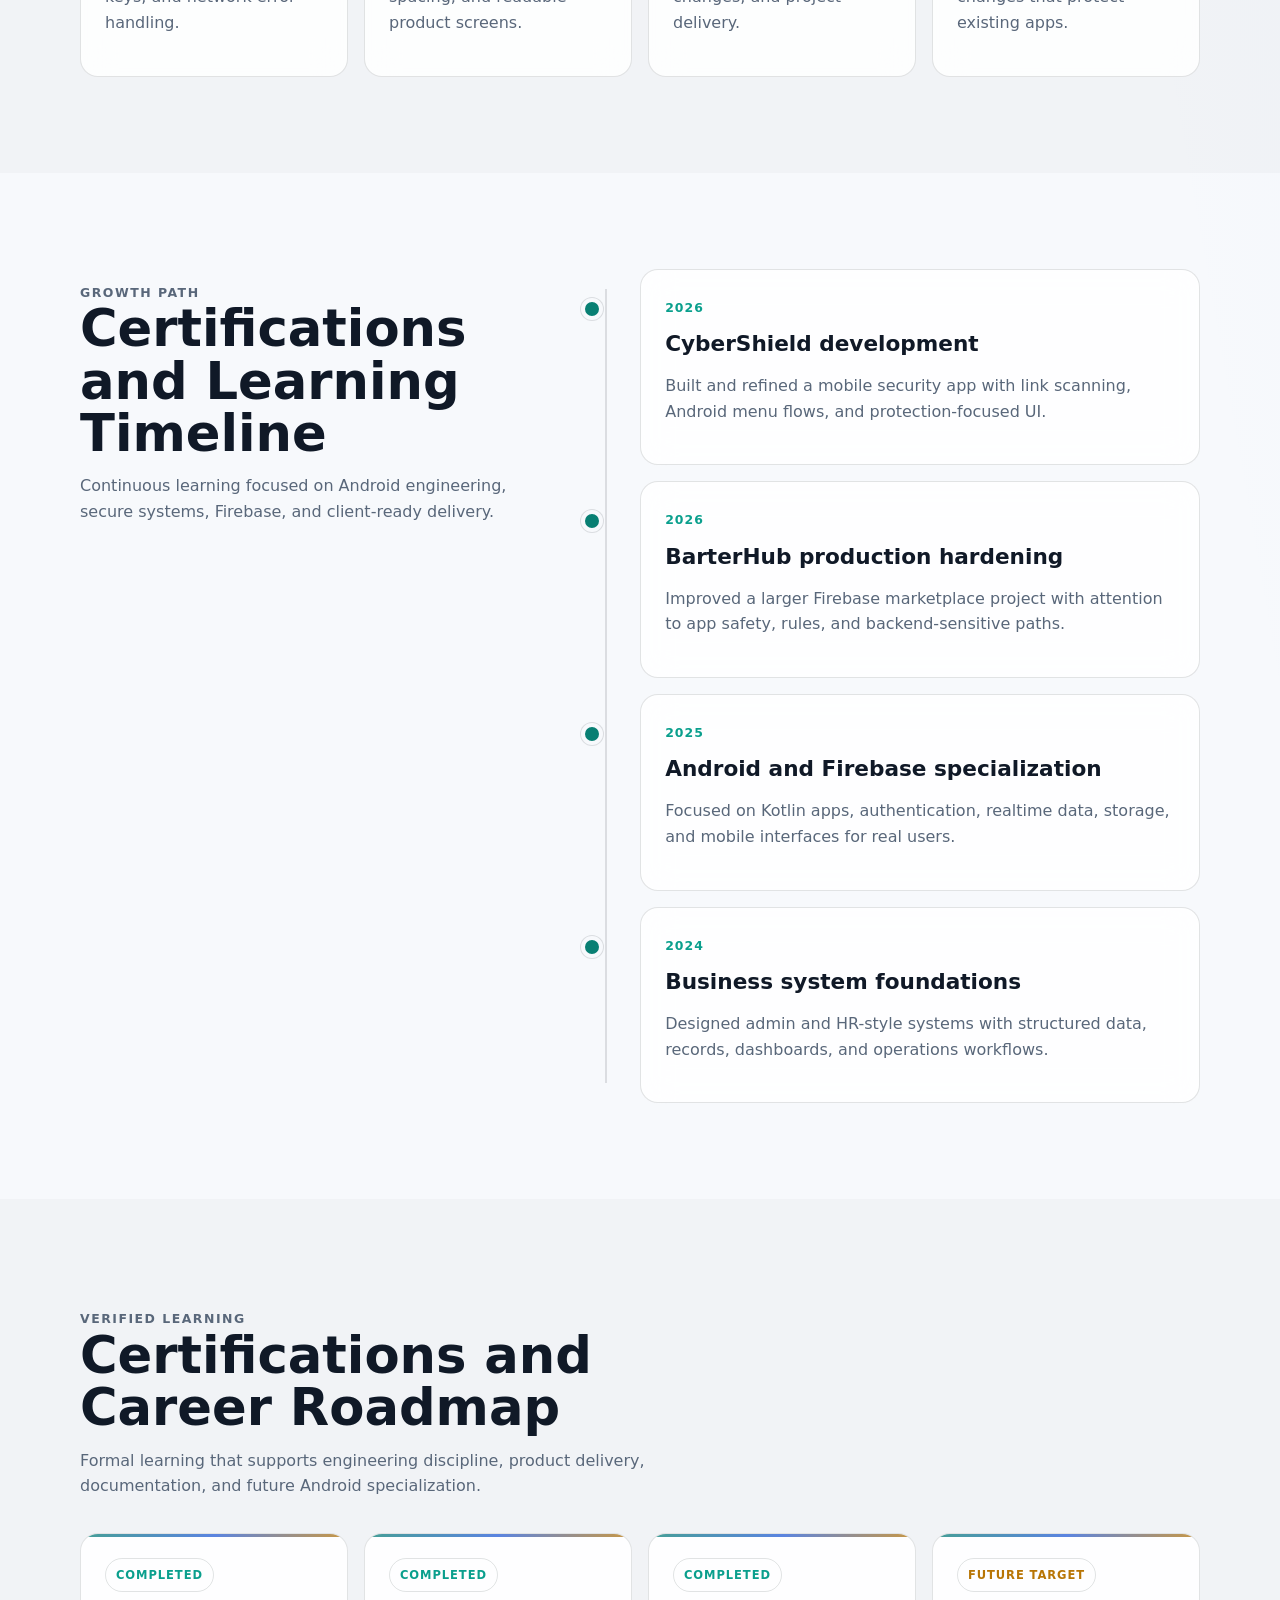
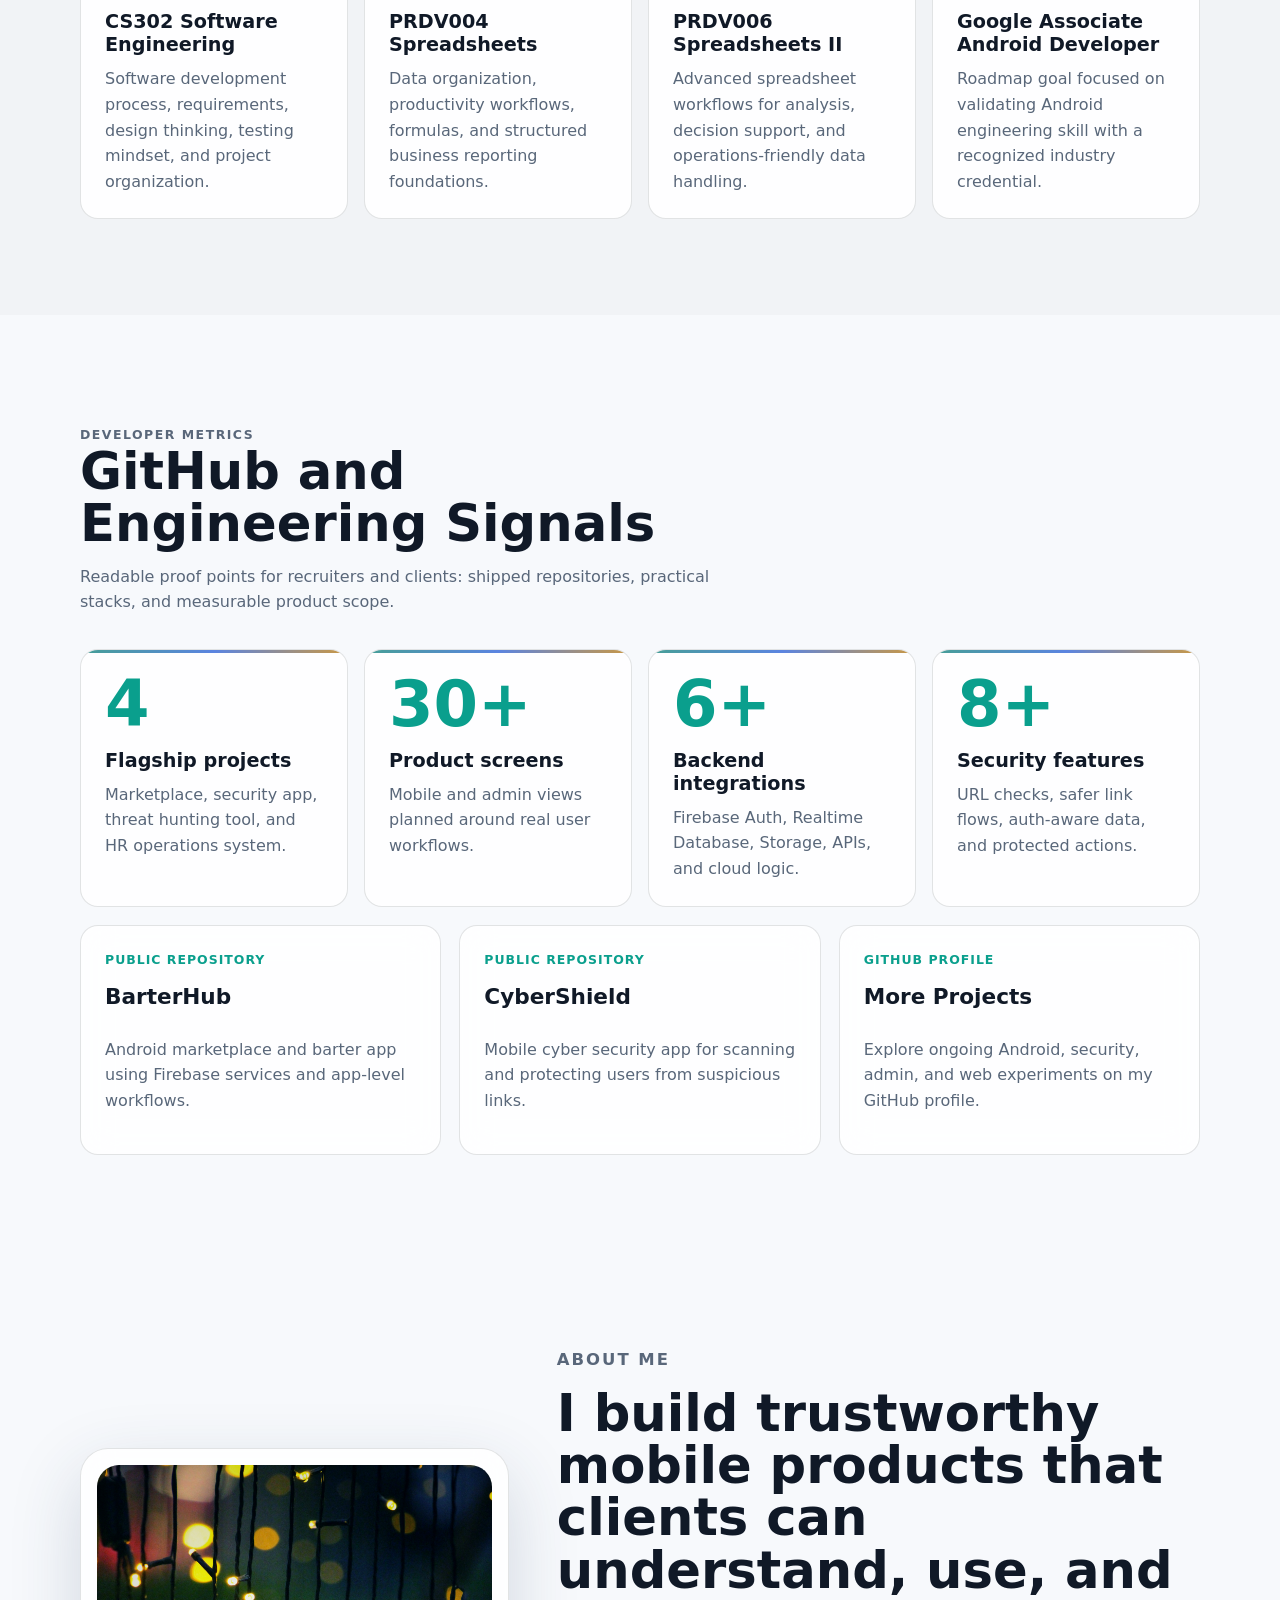
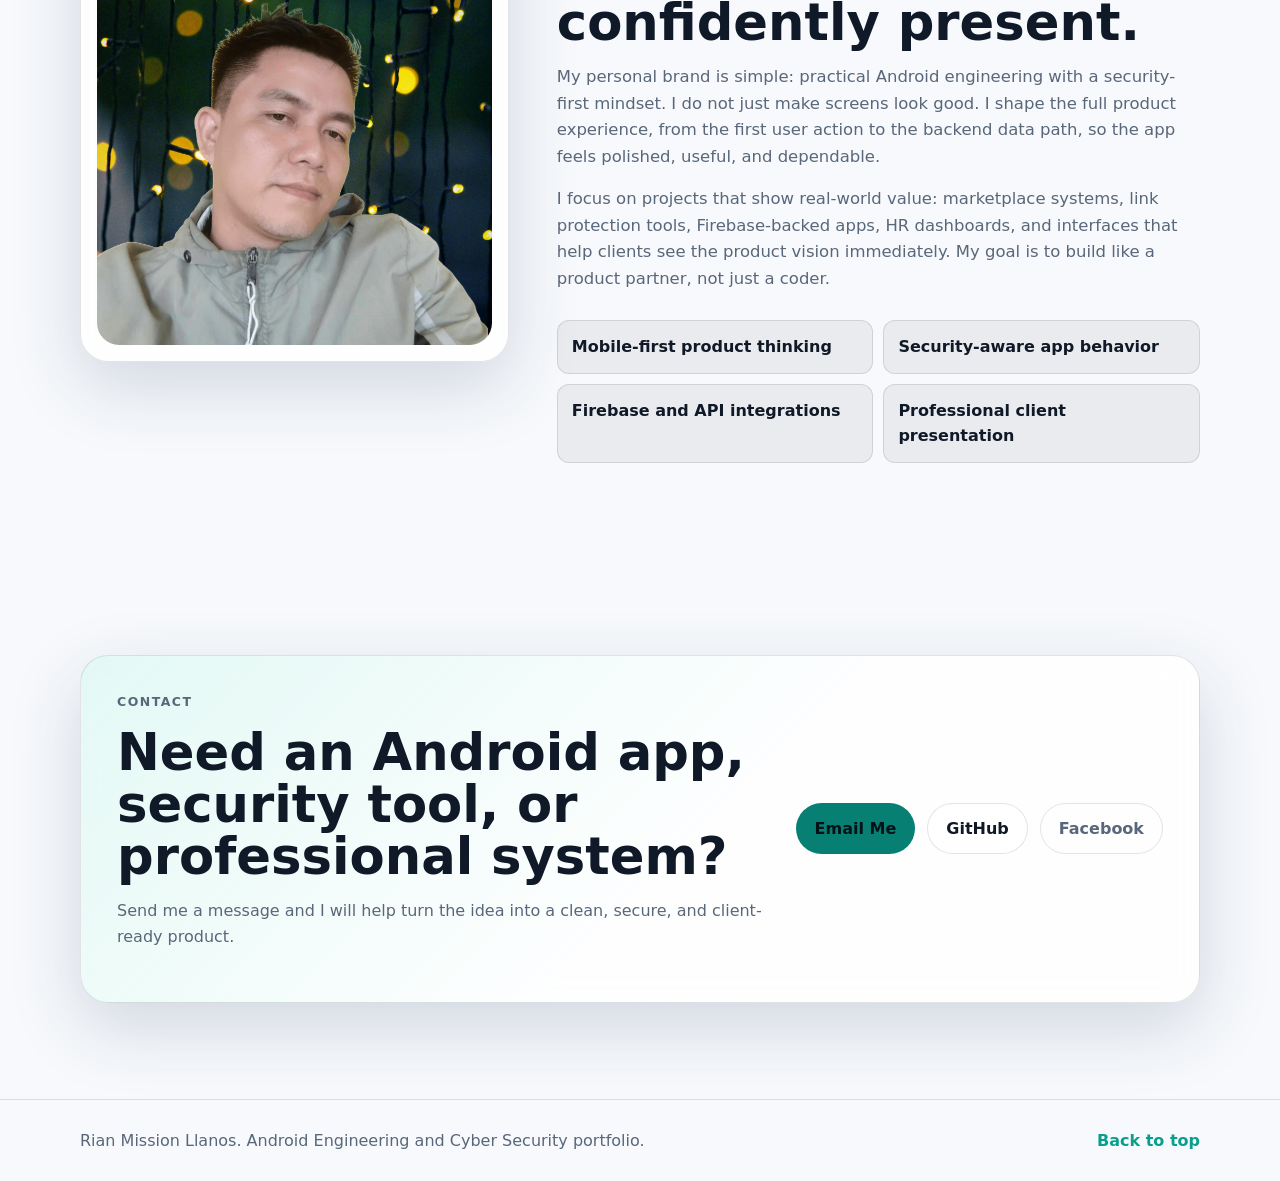
==== commit 85c13997: "Changes css" ====
--- a/index.html
+++ b/index.html
@@ -147,8 +147,7 @@
         <div class="showcase-grid">
 
           <!-- BarterHub Project -->
-              <article class="showcase-card flagship-showcase reveal">
-                <article class="showcase-card flagship-showcase reveal"
+              <article class="showcase-card flagship-showcase reveal"
                   onclick="window.open('https://github.com/rainmission123/BarterHub', '_blank')">
                 <div class="device-stage flagship-stage" aria-label="BarterHub app screenshots">
                   <div class="phone-mockup phone-main">
@@ -206,9 +205,8 @@
               </article>
 
           <!-- CyberShield Project -->
-              <article class="showcase-card reveal">
-                <article class="showcase-card reveal"
-                   onclick="window.open('https://github.com/rainmission123/CyberShield', '_blank')">
+              <article class="showcase-card reveal"
+                  onclick="window.open('https://github.com/rainmission123/CyberShield', '_blank')">
                 <div class="device-stage security-stage" aria-label="CyberShield app screenshots">
                   <div class="phone-mockup phone-main">
                     <div class="phone-speaker"></div>
@@ -264,8 +262,7 @@
               </article>
 
           <!-- Threat Hunter CLI Project -->
-              <article class="showcase-card reveal">
-                <article class="showcase-card reveal"
+              <article class="showcase-card reveal"
                   onclick="window.open('https://github.com/rainmission123/Threat-Hunter-CLI', '_blank')">
                 <div class="device-stage desktop-stage" aria-label="Threat Hunter CLI screenshot">
                   <div class="laptop-mockup">
@@ -355,8 +352,7 @@
               </article>
 
           <!-- HR System Project -->
-              <article class="showcase-card reveal">
-                <article class="showcase-card reveal"
+              <article class="showcase-card reveal"
                   onclick="window.open('https://github.com/rainmission123/HR-System-Management', '_blank')">
                 <div class="device-stage desktop-stage" aria-label="HR System desktop screenshots">
                   <div class="laptop-mockup">
--- a/style.css
+++ b/style.css
@@ -502,22 +502,10 @@
   gap: 24px;
 }
 
-.project-card-link {
-  display: block;
-  height: 100%;
-  color: inherit;
-  text-decoration: none;
-}
-
-.project-card-link:focus-visible {
-  border-radius: var(--radius-lg);
-  outline: 2px solid var(--accent);
-  outline-offset: 4px;
-}
-
 .showcase-card {
   position: relative;
   display: grid;
+  cursor: pointer;
   grid-template-columns: minmax(320px, 0.94fr) minmax(0, 1.06fr);
   gap: 28px;
   align-items: stretch;
@@ -1485,13 +1473,3 @@
   }
 }
 
-.project-card-link {
-    display: block;
-    width: 100%;
-    color: inherit;
-    text-decoration: none;
-}
-
-.project-card-link:hover {
-    text-decoration: none;
-}
